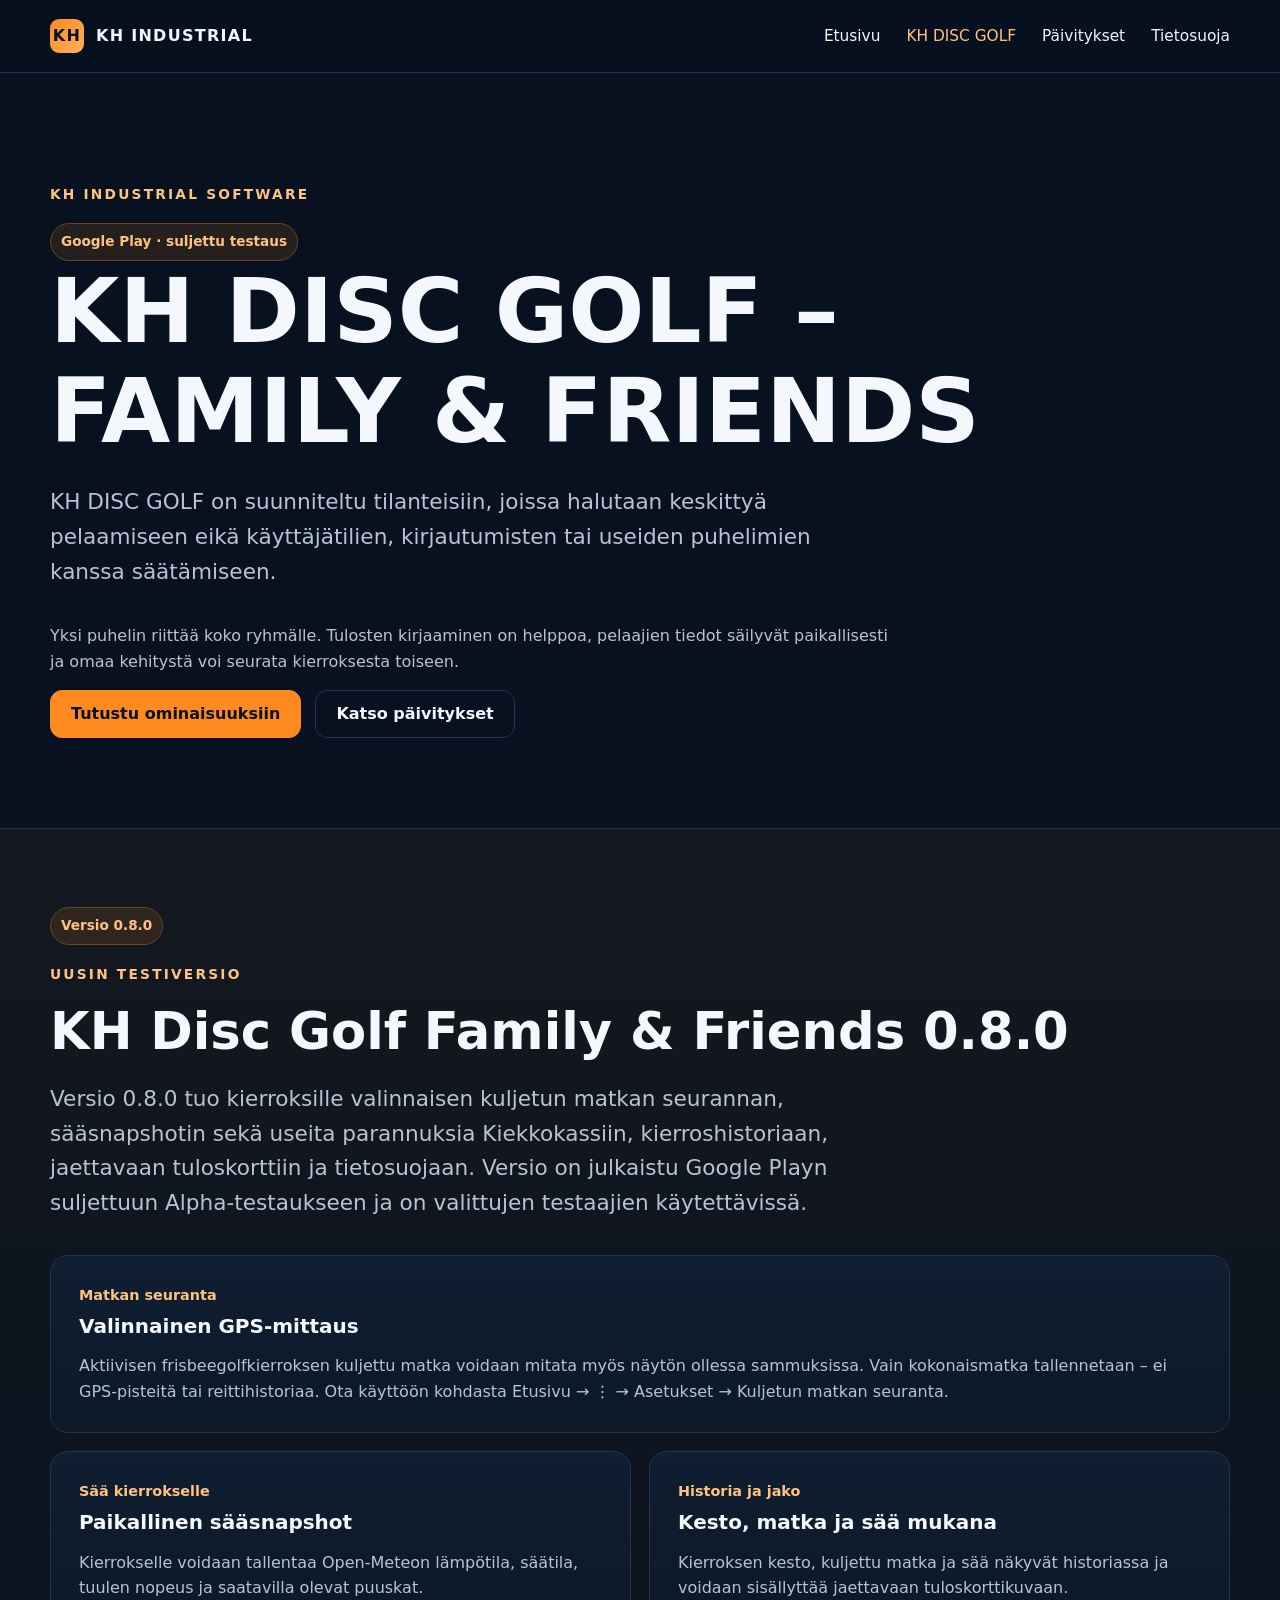
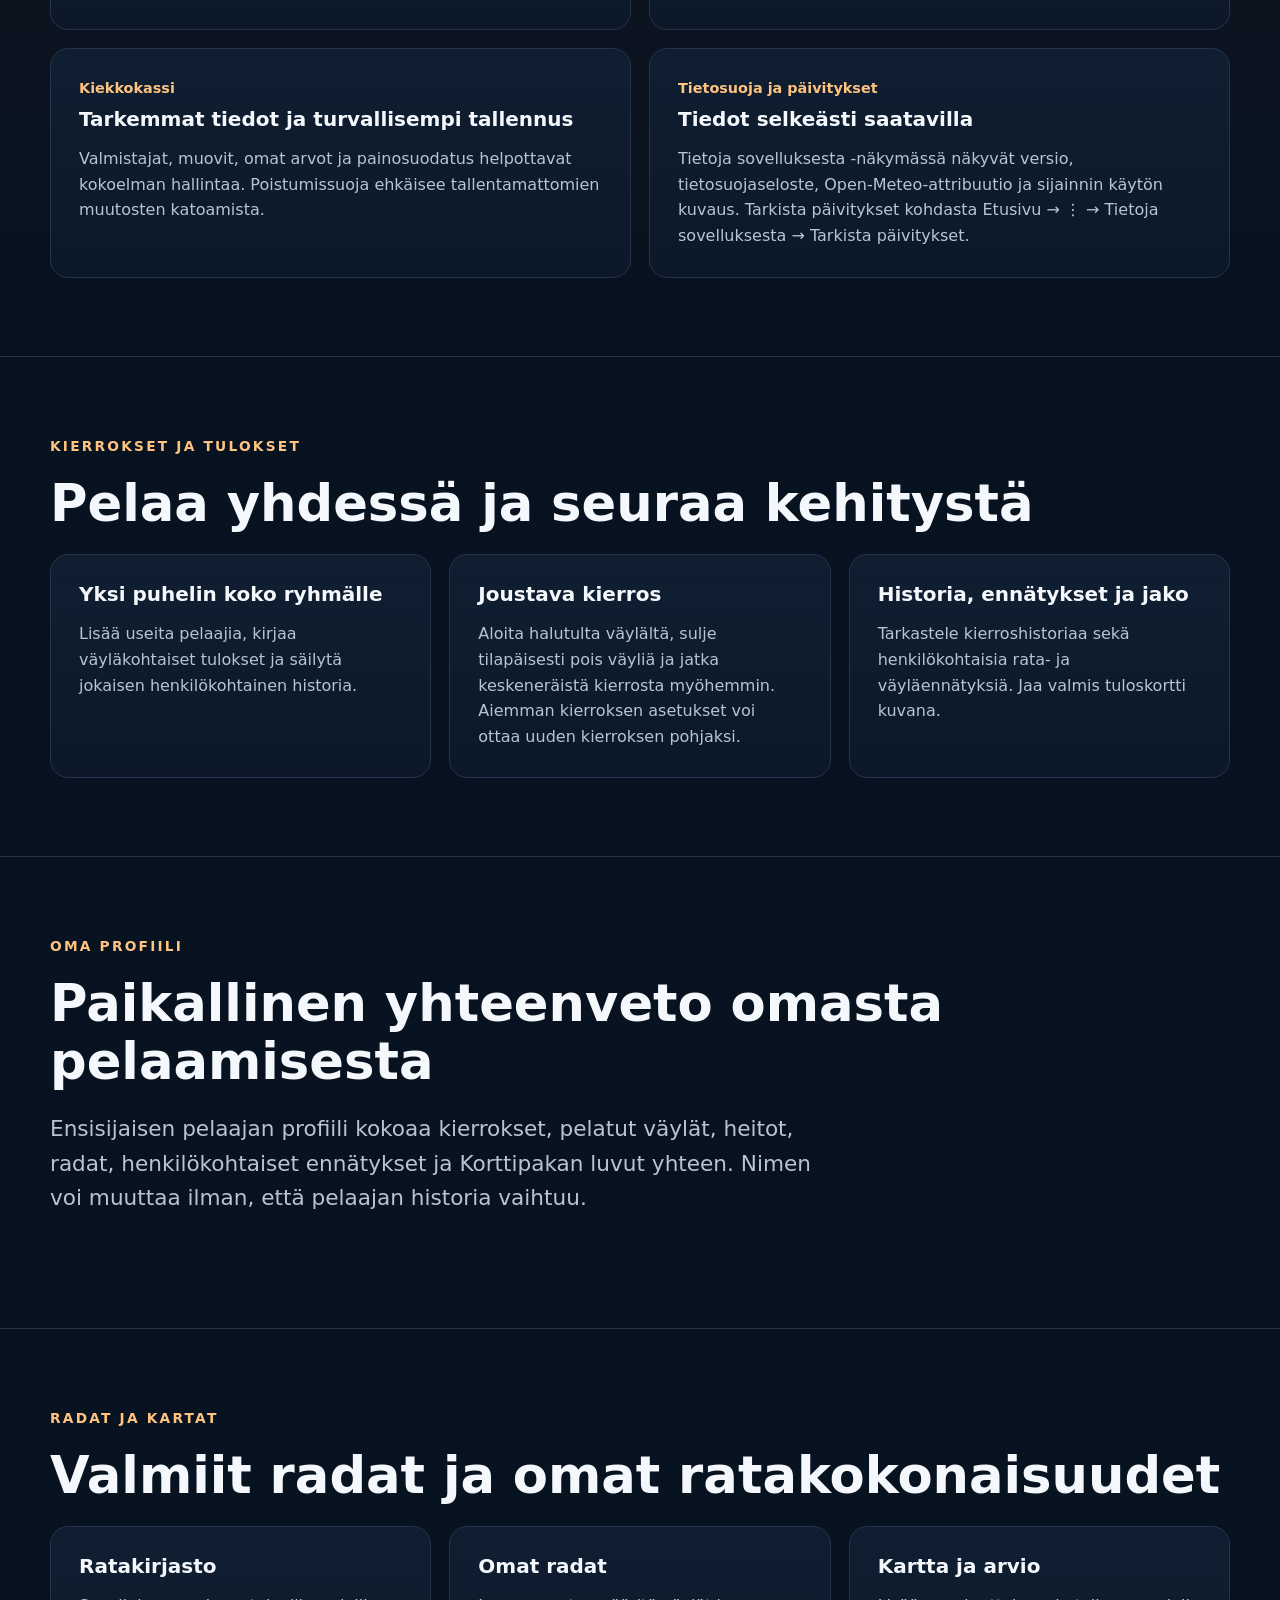
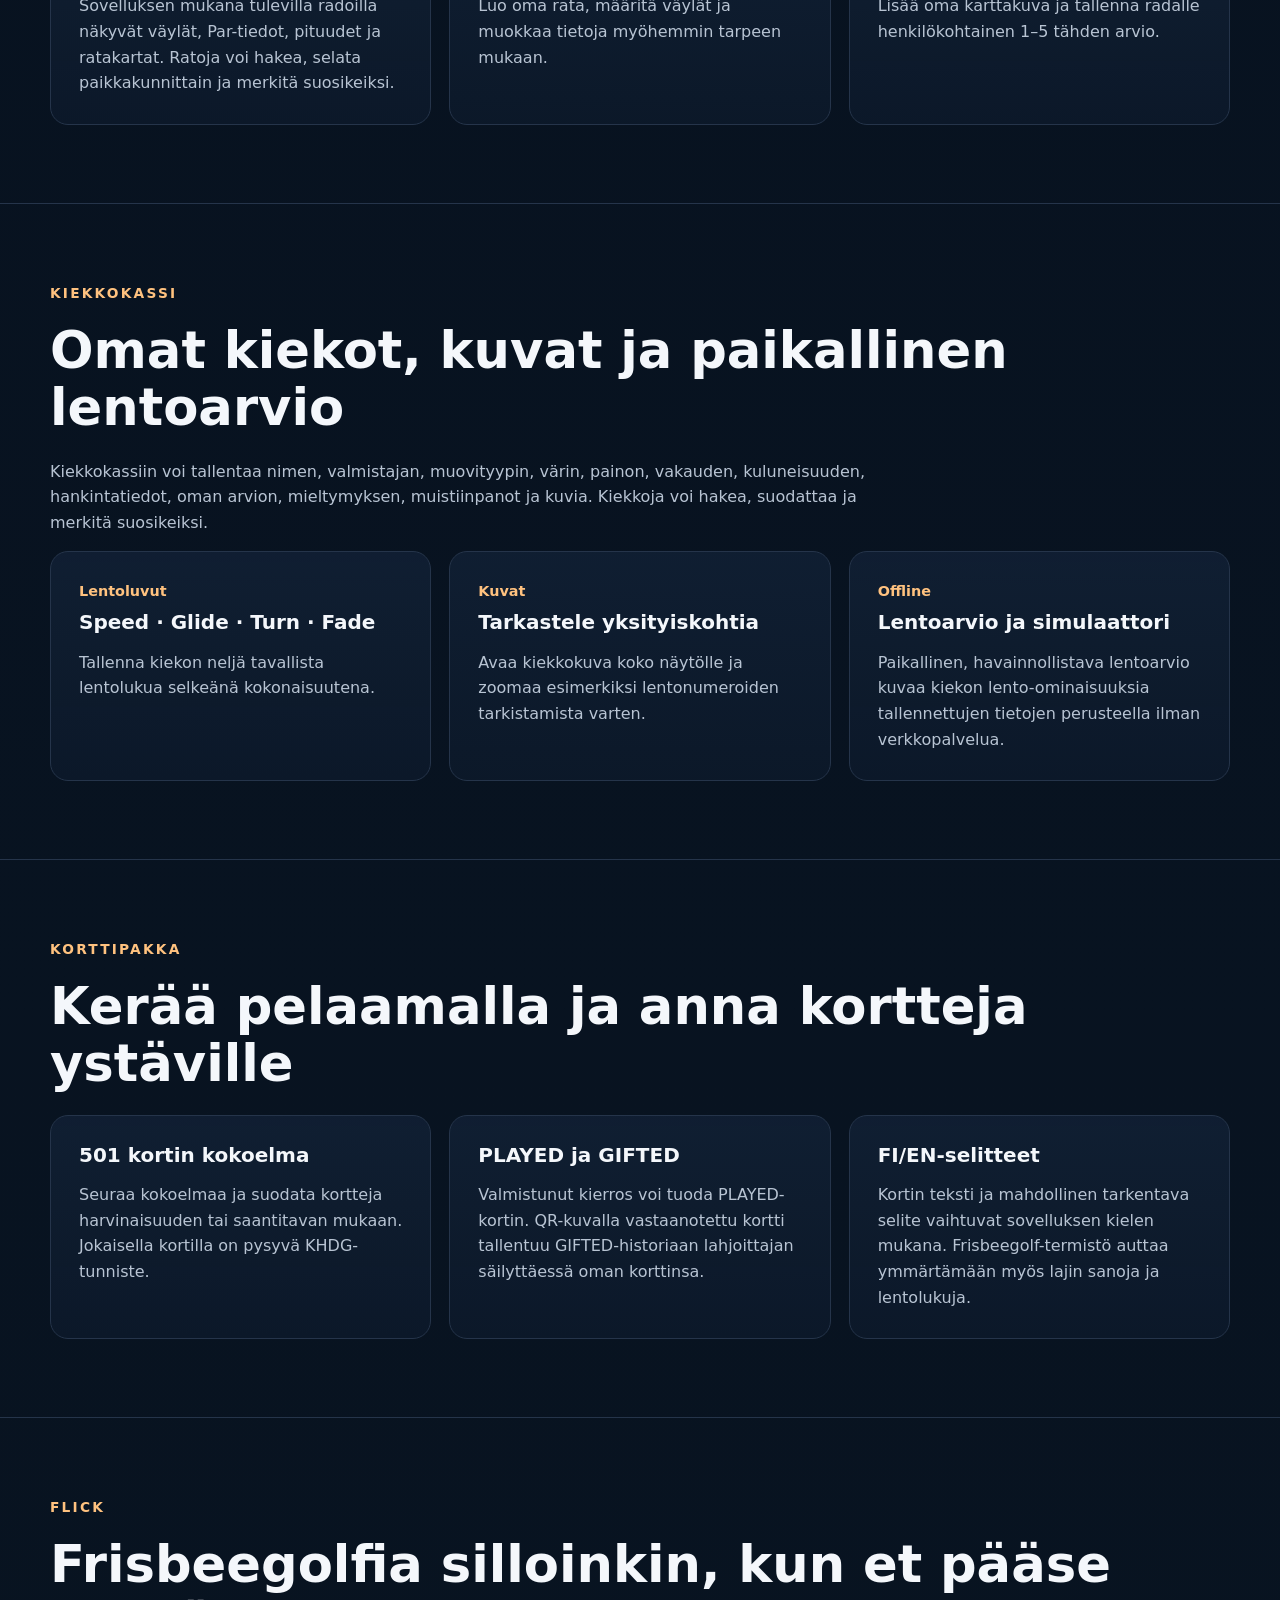
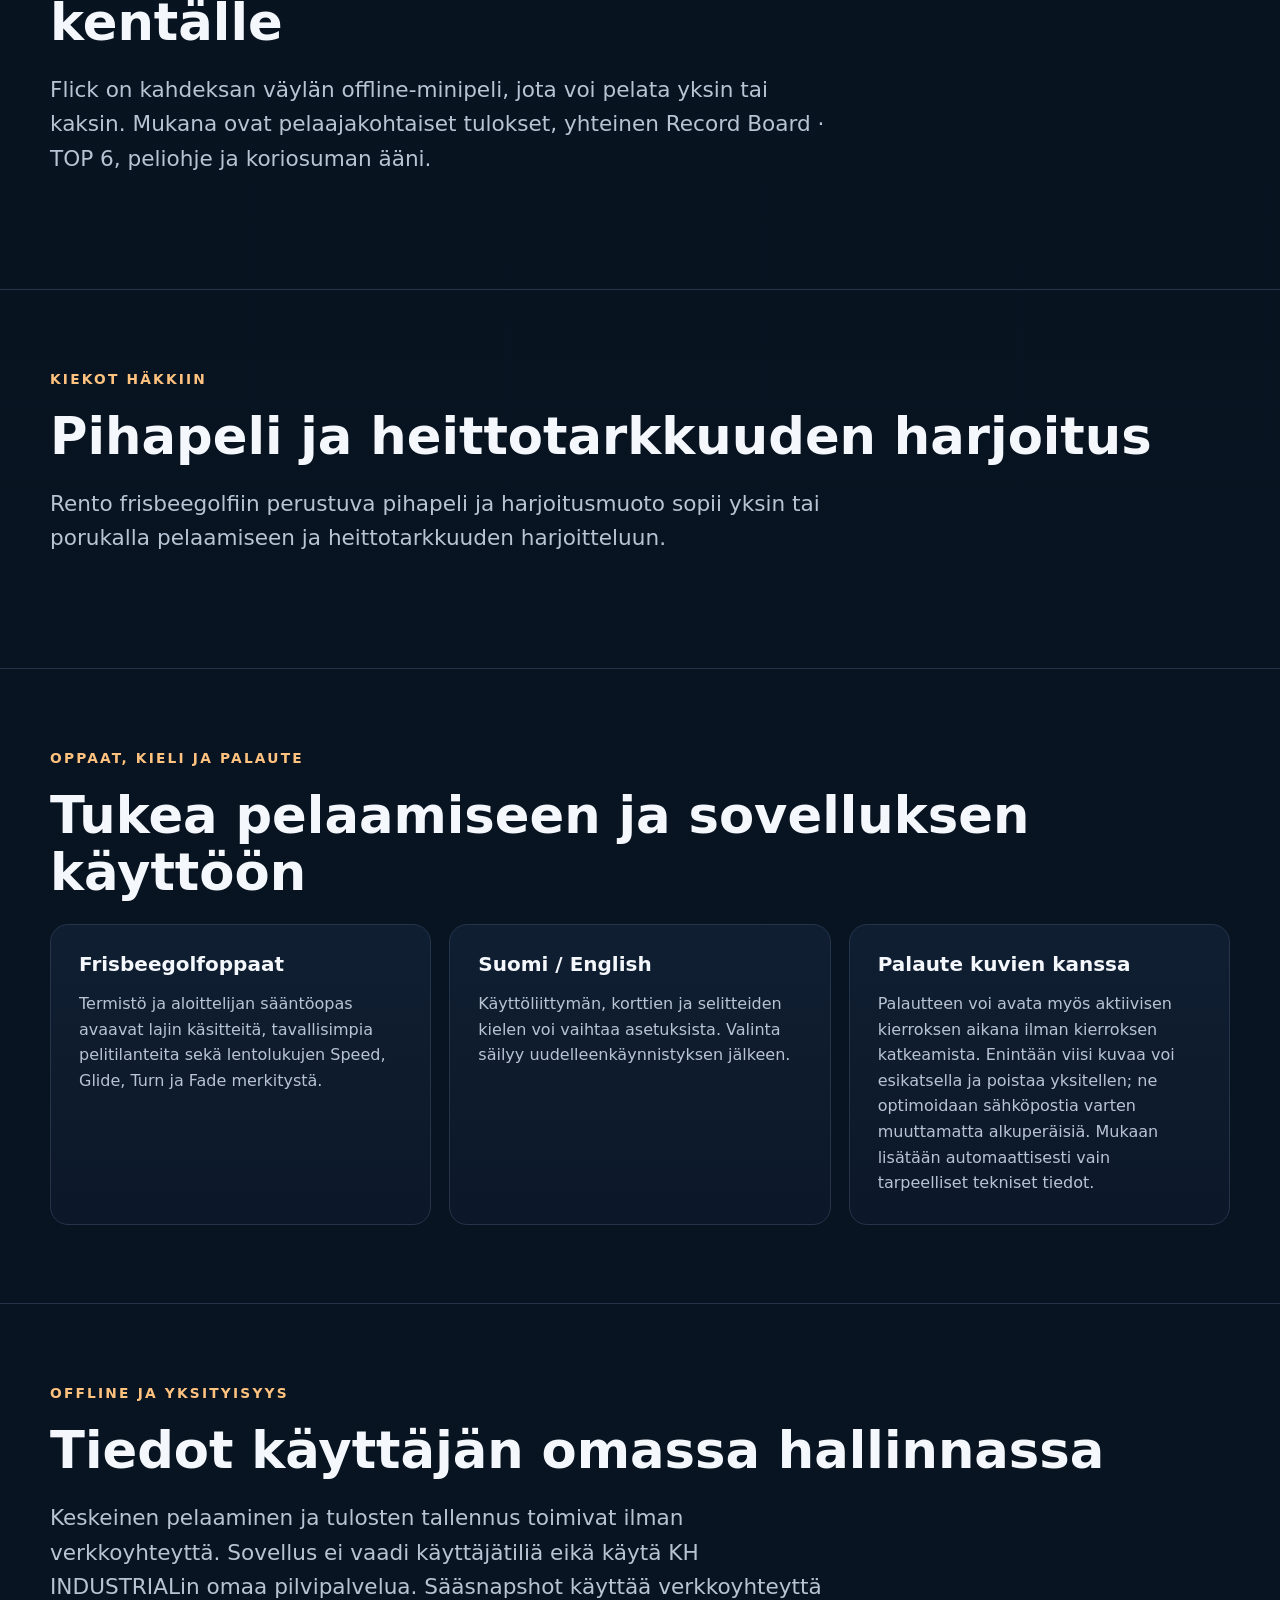
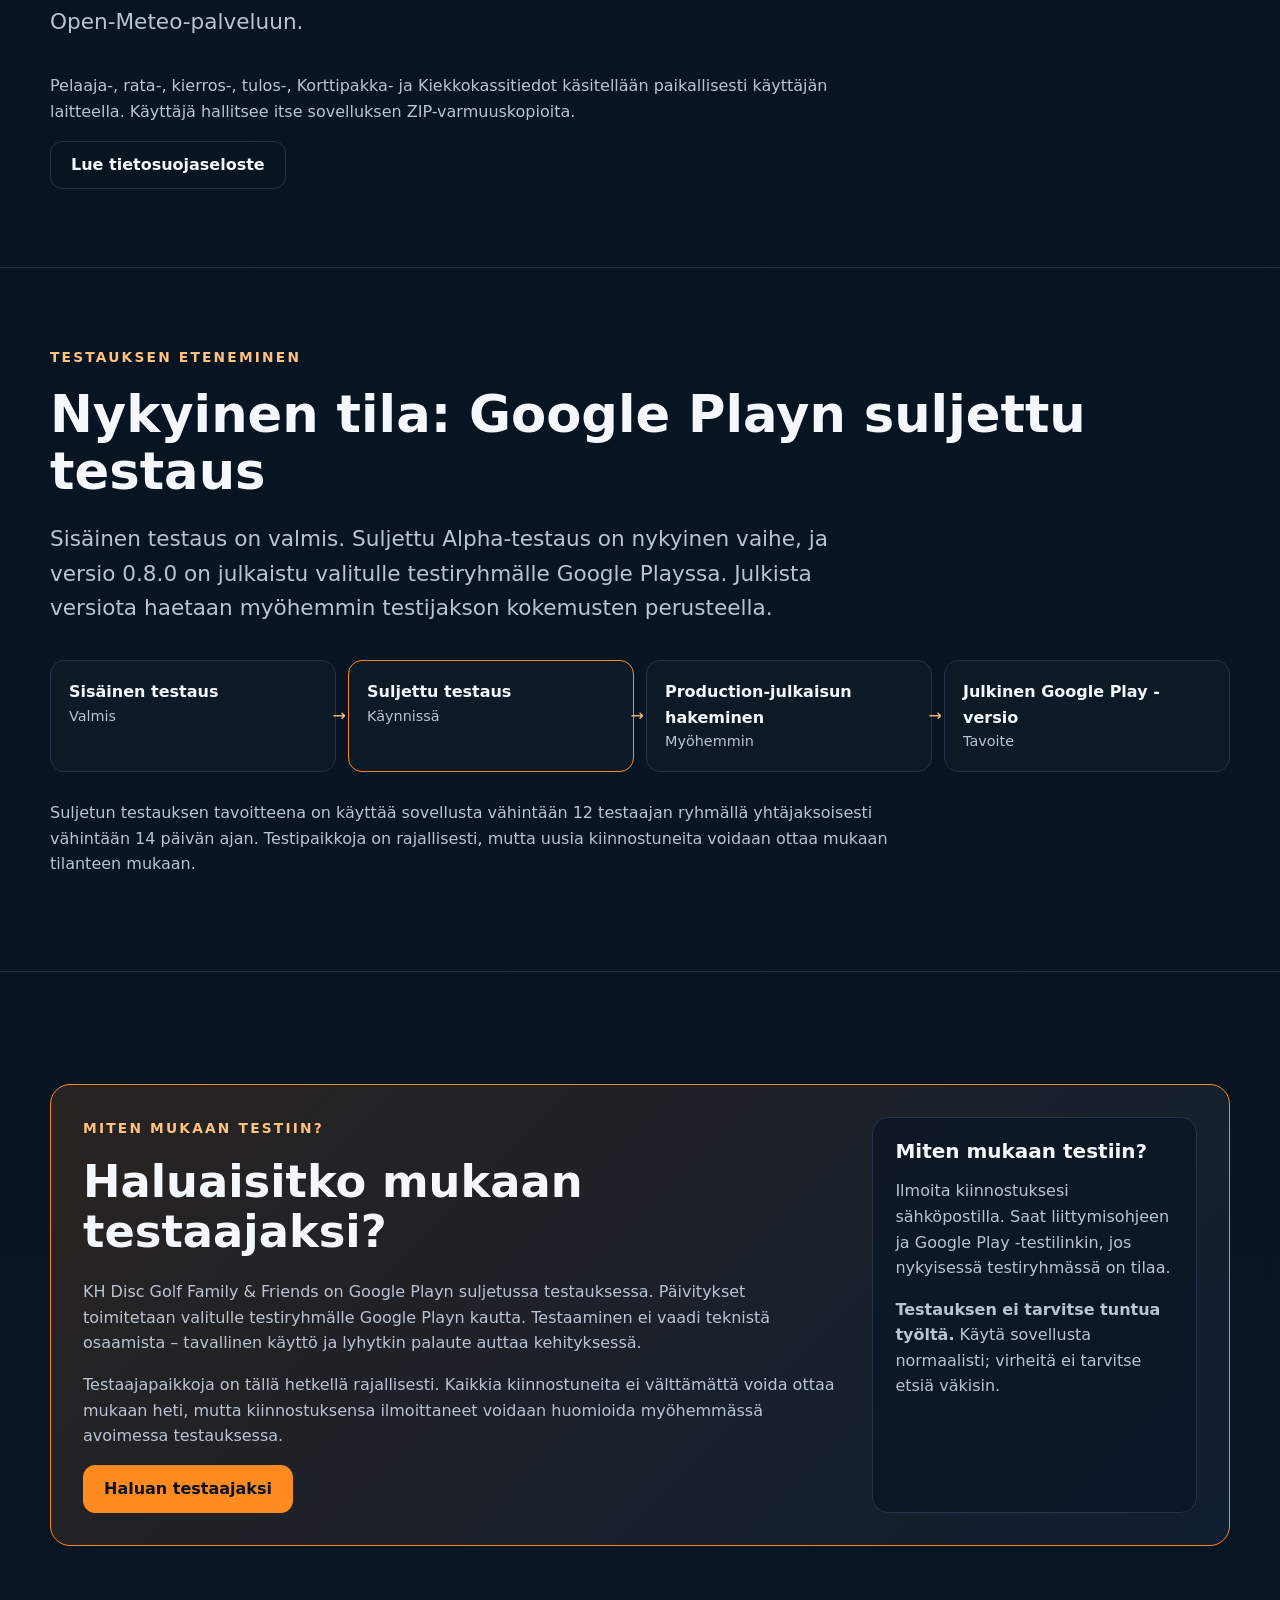
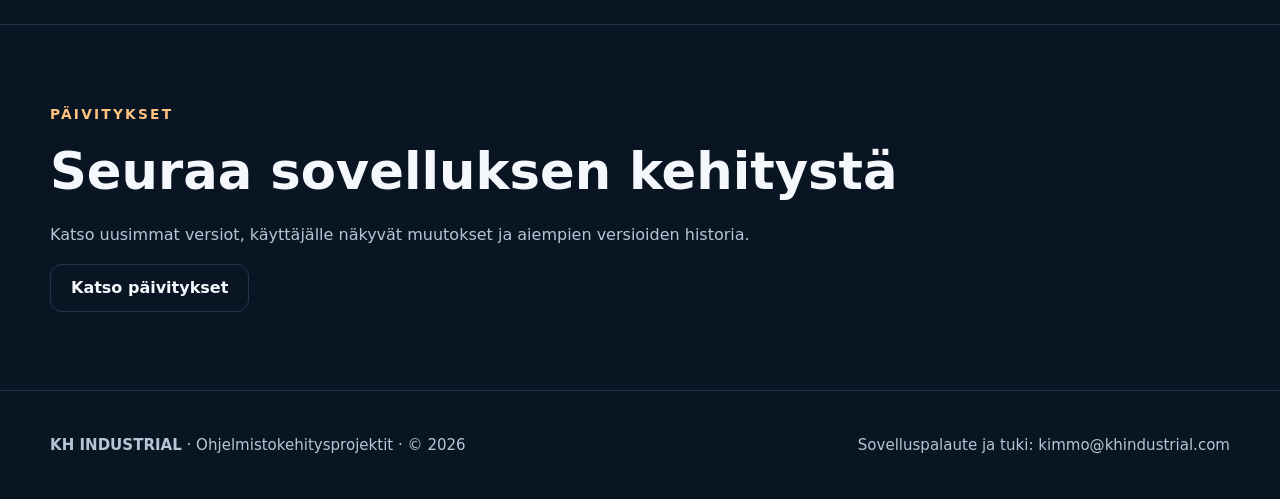
==== kh-disc-golf/index.html @ 76d871b7 "docs: add usage paths to 0.8.0 release notes" ====
<!doctype html>
<html lang="fi">
<head>
  <meta charset="utf-8">
  <meta name="viewport" content="width=device-width,initial-scale=1">
  <title>KH DISC GOLF – FAMILY &amp; FRIENDS | KH INDUSTRIAL</title>
  <meta name="description" content="KH Disc Golf Family &amp; Friends 0.8.0 – valinnainen matkan seuranta, sääsnapshot, kierroshistoria, jaettava tuloskortti, Kiekkokassi ja paikallinen tietosuoja.">
  <meta name="theme-color" content="#07111f">
  <meta property="og:type" content="website">
  <meta property="og:title" content="KH DISC GOLF – FAMILY &amp; FRIENDS | KH INDUSTRIAL">
  <meta property="og:description" content="Frisbeegolfia perheelle, ystäville ja kaveriporukoille yhdellä puhelimella.">
  <meta property="og:url" content="https://khindustrial.com/kh-disc-golf/">
  <link rel="canonical" href="https://khindustrial.com/kh-disc-golf/">
  <link rel="stylesheet" href="/assets/styles.css">
</head>
<body>
<header class="site-header">
  <div class="wrap nav">
    <a class="brand" href="/"><span class="brand-mark">KH</span><span>KH INDUSTRIAL</span></a>
    <button class="menu-button" aria-expanded="false" aria-label="Avaa valikko">Valikko</button>
    <nav class="nav-links" aria-label="Päävalikko">
      <a href="/">Etusivu</a>
      <a href="/kh-disc-golf/" aria-current="page">KH DISC GOLF</a>
      <a href="/kh-disc-golf/updates/">Päivitykset</a>
      <a href="/kh-disc-golf/privacy/">Tietosuoja</a>
    </nav>
  </div>
</header>
<main>
  <section class="hero">
    <div class="wrap">
      <div class="eyebrow">KH INDUSTRIAL SOFTWARE</div>
      <span class="status">Google Play · suljettu testaus</span>
      <h1>KH DISC GOLF – FAMILY &amp; FRIENDS</h1>
      <p class="lead">KH DISC GOLF on suunniteltu tilanteisiin, joissa halutaan keskittyä pelaamiseen eikä käyttäjätilien, kirjautumisten tai useiden puhelimien kanssa säätämiseen.</p>
      <p class="section-copy">Yksi puhelin riittää koko ryhmälle. Tulosten kirjaaminen on helppoa, pelaajien tiedot säilyvät paikallisesti ja omaa kehitystä voi seurata kierroksesta toiseen.</p>
      <div class="actions"><a class="btn btn-primary" href="#features">Tutustu ominaisuuksiin</a><a class="btn btn-secondary" href="/kh-disc-golf/updates/">Katso päivitykset</a></div>
    </div>
  </section>

  <section class="section upcoming-release" id="latest-version">
    <div class="wrap">
      <span class="status">Versio 0.8.0</span>
      <div class="eyebrow">Uusin testiversio</div>
      <h2>KH Disc Golf Family &amp; Friends 0.8.0</h2>
      <p class="lead">Versio 0.8.0 tuo kierroksille valinnaisen kuljetun matkan seurannan, sääsnapshotin sekä useita parannuksia Kiekkokassiin, kierroshistoriaan, jaettavaan tuloskorttiin ja tietosuojaan. Versio on julkaistu Google Playn suljettuun Alpha-testaukseen ja on valittujen testaajien käytettävissä.</p>
      <div class="upcoming-grid">
        <article class="card upcoming-card featured"><div class="kicker">Matkan seuranta</div><h3>Valinnainen GPS-mittaus</h3><p>Aktiivisen frisbeegolfkierroksen kuljettu matka voidaan mitata myös näytön ollessa sammuksissa. Vain kokonaismatka tallennetaan – ei GPS-pisteitä tai reittihistoriaa. Ota käyttöön kohdasta Etusivu → ⋮ → Asetukset → Kuljetun matkan seuranta.</p></article>
        <article class="card upcoming-card featured"><div class="kicker">Sää kierrokselle</div><h3>Paikallinen sääsnapshot</h3><p>Kierrokselle voidaan tallentaa Open-Meteon lämpötila, säätila, tuulen nopeus ja saatavilla olevat puuskat.</p></article>
        <article class="card upcoming-card featured"><div class="kicker">Historia ja jako</div><h3>Kesto, matka ja sää mukana</h3><p>Kierroksen kesto, kuljettu matka ja sää näkyvät historiassa ja voidaan sisällyttää jaettavaan tuloskorttikuvaan.</p></article>
        <article class="card upcoming-card featured"><div class="kicker">Kiekkokassi</div><h3>Tarkemmat tiedot ja turvallisempi tallennus</h3><p>Valmistajat, muovit, omat arvot ja painosuodatus helpottavat kokoelman hallintaa. Poistumissuoja ehkäisee tallentamattomien muutosten katoamista.</p></article>
        <article class="card upcoming-card featured"><div class="kicker">Tietosuoja ja päivitykset</div><h3>Tiedot selkeästi saatavilla</h3><p>Tietoja sovelluksesta -näkymässä näkyvät versio, tietosuojaseloste, Open-Meteo-attribuutio ja sijainnin käytön kuvaus. Tarkista päivitykset kohdasta Etusivu → ⋮ → Tietoja sovelluksesta → Tarkista päivitykset.</p></article>
      </div>
    </div>
  </section>

  <section class="section" id="features">
    <div class="wrap">
      <div class="eyebrow">Kierrokset ja tulokset</div>
      <h2>Pelaa yhdessä ja seuraa kehitystä</h2>
      <div class="grid">
        <article class="card"><h3>Yksi puhelin koko ryhmälle</h3><p>Lisää useita pelaajia, kirjaa väyläkohtaiset tulokset ja säilytä jokaisen henkilökohtainen historia.</p></article>
        <article class="card"><h3>Joustava kierros</h3><p>Aloita halutulta väylältä, sulje tilapäisesti pois väyliä ja jatka keskeneräistä kierrosta myöhemmin. Aiemman kierroksen asetukset voi ottaa uuden kierroksen pohjaksi.</p></article>
        <article class="card"><h3>Historia, ennätykset ja jako</h3><p>Tarkastele kierroshistoriaa sekä henkilökohtaisia rata- ja väyläennätyksiä. Jaa valmis tuloskortti kuvana.</p></article>
      </div>
    </div>
  </section>

  <section class="section"><div class="wrap">
    <div class="eyebrow">Oma profiili</div><h2>Paikallinen yhteenveto omasta pelaamisesta</h2>
    <p class="lead">Ensisijaisen pelaajan profiili kokoaa kierrokset, pelatut väylät, heitot, radat, henkilökohtaiset ennätykset ja Korttipakan luvut yhteen. Nimen voi muuttaa ilman, että pelaajan historia vaihtuu.</p>
  </div></section>

  <section class="section"><div class="wrap">
    <div class="eyebrow">Radat ja kartat</div><h2>Valmiit radat ja omat ratakokonaisuudet</h2>
    <div class="grid">
      <article class="card"><h3>Ratakirjasto</h3><p>Sovelluksen mukana tulevilla radoilla näkyvät väylät, Par-tiedot, pituudet ja ratakartat. Ratoja voi hakea, selata paikkakunnittain ja merkitä suosikeiksi.</p></article>
      <article class="card"><h3>Omat radat</h3><p>Luo oma rata, määritä väylät ja muokkaa tietoja myöhemmin tarpeen mukaan.</p></article>
      <article class="card"><h3>Kartta ja arvio</h3><p>Lisää oma karttakuva ja tallenna radalle henkilökohtainen 1–5 tähden arvio.</p></article>
    </div>
  </div></section>

  <section class="section"><div class="wrap">
    <div class="eyebrow">Kiekkokassi</div><h2>Omat kiekot, kuvat ja paikallinen lentoarvio</h2>
    <p class="section-copy">Kiekkokassiin voi tallentaa nimen, valmistajan, muovityypin, värin, painon, vakauden, kuluneisuuden, hankintatiedot, oman arvion, mieltymyksen, muistiinpanot ja kuvia. Kiekkoja voi hakea, suodattaa ja merkitä suosikeiksi.</p>
    <div class="grid">
      <article class="card"><div class="kicker">Lentoluvut</div><h3>Speed · Glide · Turn · Fade</h3><p>Tallenna kiekon neljä tavallista lentolukua selkeänä kokonaisuutena.</p></article>
      <article class="card"><div class="kicker">Kuvat</div><h3>Tarkastele yksityiskohtia</h3><p>Avaa kiekkokuva koko näytölle ja zoomaa esimerkiksi lentonumeroiden tarkistamista varten.</p></article>
      <article class="card"><div class="kicker">Offline</div><h3>Lentoarvio ja simulaattori</h3><p>Paikallinen, havainnollistava lentoarvio kuvaa kiekon lento-ominaisuuksia tallennettujen tietojen perusteella ilman verkkopalvelua.</p></article>
    </div>
  </div></section>

  <section class="section"><div class="wrap">
    <div class="eyebrow">Korttipakka</div><h2>Kerää pelaamalla ja anna kortteja ystäville</h2>
    <div class="grid">
      <article class="card"><h3>501 kortin kokoelma</h3><p>Seuraa kokoelmaa ja suodata kortteja harvinaisuuden tai saantitavan mukaan. Jokaisella kortilla on pysyvä KHDG-tunniste.</p></article>
      <article class="card"><h3>PLAYED ja GIFTED</h3><p>Valmistunut kierros voi tuoda PLAYED-kortin. QR-kuvalla vastaanotettu kortti tallentuu GIFTED-historiaan lahjoittajan säilyttäessä oman korttinsa.</p></article>
      <article class="card"><h3>FI/EN-selitteet</h3><p>Kortin teksti ja mahdollinen tarkentava selite vaihtuvat sovelluksen kielen mukana. Frisbeegolf-termistö auttaa ymmärtämään myös lajin sanoja ja lentolukuja.</p></article>
    </div>
  </div></section>

  <section class="section"><div class="wrap">
    <div class="eyebrow">Flick</div><h2>Frisbeegolfia silloinkin, kun et pääse kentälle</h2>
    <p class="lead">Flick on kahdeksan väylän offline-minipeli, jota voi pelata yksin tai kaksin. Mukana ovat pelaajakohtaiset tulokset, yhteinen Record Board · TOP 6, peliohje ja koriosuman ääni.</p>
  </div></section>

  <section class="section"><div class="wrap">
    <div class="eyebrow">Kiekot häkkiin</div><h2>Pihapeli ja heittotarkkuuden harjoitus</h2>
    <p class="lead">Rento frisbeegolfiin perustuva pihapeli ja harjoitusmuoto sopii yksin tai porukalla pelaamiseen ja heittotarkkuuden harjoitteluun.</p>
  </div></section>

  <section class="section"><div class="wrap">
    <div class="eyebrow">Oppaat, kieli ja palaute</div><h2>Tukea pelaamiseen ja sovelluksen käyttöön</h2>
    <div class="grid">
      <article class="card"><h3>Frisbeegolfoppaat</h3><p>Termistö ja aloittelijan sääntöopas avaavat lajin käsitteitä, tavallisimpia pelitilanteita sekä lentolukujen Speed, Glide, Turn ja Fade merkitystä.</p></article>
      <article class="card"><h3>Suomi / English</h3><p>Käyttöliittymän, korttien ja selitteiden kielen voi vaihtaa asetuksista. Valinta säilyy uudelleenkäynnistyksen jälkeen.</p></article>
      <article class="card"><h3>Palaute kuvien kanssa</h3><p>Palautteen voi avata myös aktiivisen kierroksen aikana ilman kierroksen katkeamista. Enintään viisi kuvaa voi esikatsella ja poistaa yksitellen; ne optimoidaan sähköpostia varten muuttamatta alkuperäisiä. Mukaan lisätään automaattisesti vain tarpeelliset tekniset tiedot.</p></article>
    </div>
  </div></section>

  <section class="section"><div class="wrap">
    <div class="eyebrow">Offline ja yksityisyys</div><h2>Tiedot käyttäjän omassa hallinnassa</h2>
    <p class="lead">Keskeinen pelaaminen ja tulosten tallennus toimivat ilman verkkoyhteyttä. Sovellus ei vaadi käyttäjätiliä eikä käytä KH INDUSTRIALin omaa pilvipalvelua. Sääsnapshot käyttää verkkoyhteyttä Open-Meteo-palveluun.</p>
    <p class="section-copy">Pelaaja-, rata-, kierros-, tulos-, Korttipakka- ja Kiekkokassitiedot käsitellään paikallisesti käyttäjän laitteella. Käyttäjä hallitsee itse sovelluksen ZIP-varmuuskopioita.</p>
    <a class="btn btn-secondary" href="/kh-disc-golf/privacy/">Lue tietosuojaseloste</a>
  </div></section>

  <section class="section" id="testing"><div class="wrap">
    <div class="eyebrow">Testauksen eteneminen</div><h2>Nykyinen tila: Google Playn suljettu testaus</h2>
    <p class="lead">Sisäinen testaus on valmis. Suljettu Alpha-testaus on nykyinen vaihe, ja versio 0.8.0 on julkaistu valitulle testiryhmälle Google Playssa. Julkista versiota haetaan myöhemmin testijakson kokemusten perusteella.</p>
    <ol class="progress-list" aria-label="Julkaisun eteneminen">
      <li><strong>Sisäinen testaus</strong><span>Valmis</span></li>
      <li class="active"><strong>Suljettu testaus</strong><span>Käynnissä</span></li>
      <li><strong>Production-julkaisun hakeminen</strong><span>Myöhemmin</span></li>
      <li><strong>Julkinen Google Play -versio</strong><span>Tavoite</span></li>
    </ol>
    <p class="section-copy">Suljetun testauksen tavoitteena on käyttää sovellusta vähintään 12 testaajan ryhmällä yhtäjaksoisesti vähintään 14 päivän ajan. Testipaikkoja on rajallisesti, mutta uusia kiinnostuneita voidaan ottaa mukaan tilanteen mukaan.</p>
  </div></section>

  <section class="section"><div class="wrap">
    <aside class="tester-cta" aria-labelledby="tester-heading">
      <div>
        <div class="eyebrow">Miten mukaan testiin?</div><h2 id="tester-heading">Haluaisitko mukaan testaajaksi?</h2>
        <p>KH Disc Golf Family &amp; Friends on Google Playn suljetussa testauksessa. Päivitykset toimitetaan valitulle testiryhmälle Google Playn kautta. Testaaminen ei vaadi teknistä osaamista – tavallinen käyttö ja lyhytkin palaute auttaa kehityksessä.</p>
        <p>Testaajapaikkoja on tällä hetkellä rajallisesti. Kaikkia kiinnostuneita ei välttämättä voida ottaa mukaan heti, mutta kiinnostuksensa ilmoittaneet voidaan huomioida myöhemmässä avoimessa testauksessa.</p>
        <a class="btn btn-primary" href="mailto:kimmo@khindustrial.com?subject=Haluan%20KH%20Disc%20Golf%20-testaajaksi">Haluan testaajaksi</a>
      </div>
      <div class="tester-timing"><h3>Miten mukaan testiin?</h3><p>Ilmoita kiinnostuksesi sähköpostilla. Saat liittymisohjeen ja Google Play -testilinkin, jos nykyisessä testiryhmässä on tilaa.</p><p><strong>Testauksen ei tarvitse tuntua työltä.</strong> Käytä sovellusta normaalisti; virheitä ei tarvitse etsiä väkisin.</p></div>
    </aside>
  </div></section>

  <section class="section"><div class="wrap">
    <div class="eyebrow">Päivitykset</div><h2>Seuraa sovelluksen kehitystä</h2>
    <p class="section-copy">Katso uusimmat versiot, käyttäjälle näkyvät muutokset ja aiempien versioiden historia.</p>
    <a class="btn btn-secondary" href="/kh-disc-golf/updates/">Katso päivitykset</a>
  </div></section>
</main>
<footer class="site-footer">
  <div class="wrap footer-grid">
    <div><strong>KH INDUSTRIAL</strong> · Ohjelmistokehitysprojektit · © <span data-year>2026</span></div>
    <div>Sovelluspalaute ja tuki: <a href="mailto:kimmo@khindustrial.com">kimmo@khindustrial.com</a></div>
  </div>
</footer>
<script src="/assets/app.js"></script>
</body>
</html>
---- assets/styles.css ----
:root{
  --bg:#07111f;
  --bg-soft:#0d1a2b;
  --panel:#101f33;
  --text:#f4f7fb;
  --muted:#b8c4d3;
  --accent:#ff8a1f;
  --accent-soft:#ffc27f;
  --line:#25344a;
  --max:1180px;
}
*{box-sizing:border-box}
html{scroll-behavior:smooth}
body{
  margin:0;
  font-family:Inter,ui-sans-serif,system-ui,-apple-system,BlinkMacSystemFont,"Segoe UI",sans-serif;
  background:linear-gradient(180deg,var(--bg) 0%,#091522 100%);
  color:var(--text);
  line-height:1.6;
}
a{color:inherit;text-decoration:none}
a:hover{color:var(--accent-soft)}
.wrap{width:min(var(--max),calc(100% - 40px));margin:0 auto}
.site-header{
  position:sticky;top:0;z-index:20;
  background:rgba(7,17,31,.93);
  backdrop-filter:blur(14px);
  border-bottom:1px solid var(--line)
}
.nav{
  min-height:72px;display:flex;align-items:center;justify-content:space-between;gap:24px
}
.brand{
  display:flex;align-items:center;gap:12px;font-weight:800;letter-spacing:.08em
}
.brand-mark{
  width:34px;height:34px;border-radius:9px;
  display:grid;place-items:center;
  background:linear-gradient(135deg,var(--accent),#ffb15c);
  color:#07111f;font-weight:900
}
.nav-links{display:flex;gap:26px;align-items:center;font-size:.96rem}
.nav-links a[aria-current="page"]{color:var(--accent-soft)}
.menu-button{
  display:none;background:none;border:1px solid var(--line);color:var(--text);
  border-radius:10px;padding:8px 11px;font-size:1rem
}
.hero{padding:110px 0 90px}
.eyebrow{
  color:var(--accent-soft);font-size:.86rem;text-transform:uppercase;
  letter-spacing:.16em;font-weight:700;margin-bottom:18px
}
h1,h2,h3{line-height:1.12;margin-top:0}
h1{font-size:clamp(2.7rem,7vw,5.6rem);max-width:980px;margin-bottom:24px}
h2{font-size:clamp(2rem,4vw,3.2rem);margin-bottom:22px}
h3{font-size:1.25rem;margin-bottom:10px}
.lead{
  max-width:780px;color:var(--muted);font-size:clamp(1.1rem,2vw,1.35rem);
  margin-bottom:34px
}
.actions{display:flex;gap:14px;flex-wrap:wrap}
.btn{
  display:inline-flex;align-items:center;justify-content:center;
  min-height:48px;padding:0 20px;border-radius:12px;font-weight:700;
  border:1px solid var(--line)
}
.btn-primary{background:var(--accent);color:#07111f;border-color:var(--accent)}
.btn-secondary{background:transparent}
.section{padding:78px 0;border-top:1px solid var(--line)}
.grid{display:grid;grid-template-columns:repeat(3,1fr);gap:18px}
.card{
  padding:28px;border:1px solid var(--line);border-radius:18px;
  background:linear-gradient(180deg,rgba(16,31,51,.92),rgba(12,25,42,.88))
}
.card p{margin-bottom:0;color:var(--muted)}
.kicker{font-size:.9rem;color:var(--accent-soft);font-weight:700;margin-bottom:8px}
.feature-list{
  display:grid;grid-template-columns:repeat(2,1fr);gap:14px;margin:26px 0 0;padding:0;list-style:none
}
.feature-list li{
  padding:16px 18px;border:1px solid var(--line);border-radius:14px;background:rgba(255,255,255,.02)
}
.feature-list strong{display:block;margin-bottom:4px}
.feature-list span{color:var(--muted);font-size:.95rem}
.band{
  margin-top:26px;padding:24px;border-radius:16px;border:1px solid #4d3a22;
  background:rgba(255,138,31,.08)
}
.status{
  display:inline-block;padding:7px 10px;border-radius:999px;
  background:rgba(255,138,31,.12);border:1px solid #694420;
  color:var(--accent-soft);font-weight:700;font-size:.85rem
}
.content{max-width:860px}
.content h2{font-size:2rem;margin-top:48px}
.content h3{margin-top:30px}
.content p,.content li{color:var(--muted)}
.content a{color:var(--accent-soft);text-decoration:underline;text-underline-offset:3px}
.site-footer{
  padding:42px 0;border-top:1px solid var(--line);color:var(--muted);font-size:.94rem
}
.footer-grid{display:flex;justify-content:space-between;gap:30px;flex-wrap:wrap}
.small{font-size:.88rem;color:var(--muted)}
.note{
  padding:18px;border-left:3px solid var(--accent);background:rgba(255,255,255,.025);
  border-radius:0 12px 12px 0
}
.callout{margin-top:28px;padding:22px 24px;border-left:4px solid var(--accent);border-radius:0 14px 14px 0;background:rgba(255,138,31,.08);font-size:1.05rem}
.section-copy{max-width:850px;color:var(--muted)}
.compact-hero{padding-bottom:64px}
.release-list{display:grid;gap:20px;margin-top:10px}
.release-card{padding:28px;border:1px solid var(--line);border-radius:18px;background:linear-gradient(180deg,rgba(16,31,51,.96),rgba(12,25,42,.9))}
.release-card.current{border-color:var(--accent);box-shadow:0 0 0 1px rgba(255,138,31,.12)}
.release-heading{display:flex;align-items:flex-start;justify-content:space-between;gap:18px;flex-wrap:wrap;margin-bottom:16px}
.release-heading h3{margin:0;font-size:1.45rem}
.release-meta{color:var(--muted);font-size:.94rem}
.release-status{padding:5px 9px;border:1px solid #694420;border-radius:999px;color:var(--accent-soft);background:rgba(255,138,31,.1);font-size:.82rem;font-weight:700}
.release-columns{display:grid;grid-template-columns:repeat(2,minmax(0,1fr));gap:22px;margin-top:20px}
.release-columns h4{margin:0 0 8px;color:var(--accent-soft)}
.release-columns ul{margin:0;padding-left:20px;color:var(--muted)}
.course-guide{margin-top:34px;padding:28px;border:1px solid var(--line);border-radius:18px;background:rgba(255,255,255,.025)}
.course-guide ol{padding-left:22px;color:var(--muted)}
.course-guide h2,.course-guide h3{margin-top:24px}
.upcoming-release{background:linear-gradient(180deg,rgba(255,138,31,.055),rgba(7,17,31,0))}
.upcoming-release>.wrap>.status{margin-bottom:18px}
.upcoming-grid{display:grid;grid-template-columns:repeat(2,minmax(0,1fr));gap:18px;margin-top:34px}
.upcoming-card.featured:first-child{grid-column:span 2}
.upcoming-card blockquote{margin:18px 0 0;padding:14px 16px;border-left:3px solid var(--accent);color:var(--text);background:rgba(255,138,31,.06);border-radius:0 10px 10px 0}
.compact-feature-grid{display:grid;grid-template-columns:repeat(3,minmax(0,1fr));gap:18px;margin-top:18px}
.tester-cta{display:grid;grid-template-columns:minmax(0,1.4fr) minmax(260px,.6fr);gap:32px;margin-top:34px;padding:32px;border:1px solid var(--accent);border-radius:20px;background:linear-gradient(135deg,rgba(255,138,31,.13),rgba(16,31,51,.88))}
.tester-cta h2{font-size:clamp(1.9rem,4vw,2.8rem)}
.tester-cta p{color:var(--muted)}
.tester-timing{padding:22px;border:1px solid var(--line);border-radius:16px;background:rgba(7,17,31,.55)}
.progress-list{display:grid;grid-template-columns:repeat(4,minmax(0,1fr));gap:12px;margin:28px 0;padding:0;list-style:none}
.progress-list li{position:relative;padding:18px;border:1px solid var(--line);border-radius:14px;background:rgba(255,255,255,.02)}
.progress-list li:not(:last-child)::after{content:"→";position:absolute;right:-11px;top:50%;z-index:2;color:var(--accent-soft);transform:translateY(-50%)}
.progress-list strong,.progress-list span{display:block}.progress-list span{color:var(--muted);font-size:.9rem}.progress-list .active{border-color:var(--accent)}
code{background:#101f33;padding:.15em .35em;border-radius:5px}
@media(max-width:800px){
  .menu-button{display:block}
  .nav-links{
    display:none;position:absolute;left:20px;right:20px;top:72px;flex-direction:column;
    align-items:flex-start;padding:20px;background:#0b1727;border:1px solid var(--line);
    border-radius:14px
  }
  .nav-links.open{display:flex}
  .grid,.feature-list,.upcoming-grid,.compact-feature-grid,.tester-cta{grid-template-columns:1fr}
  .upcoming-card.featured:first-child{grid-column:auto}
  .tester-cta{padding:22px}
  .release-card,.course-guide{padding:20px}
  .release-columns,.progress-list{grid-template-columns:1fr}
  .progress-list li:not(:last-child)::after{content:"↓";right:auto;left:50%;top:auto;bottom:-18px;transform:translateX(-50%)}
  .hero{padding:82px 0 64px}
  h1{font-size:clamp(2.5rem,13vw,4rem)}
}
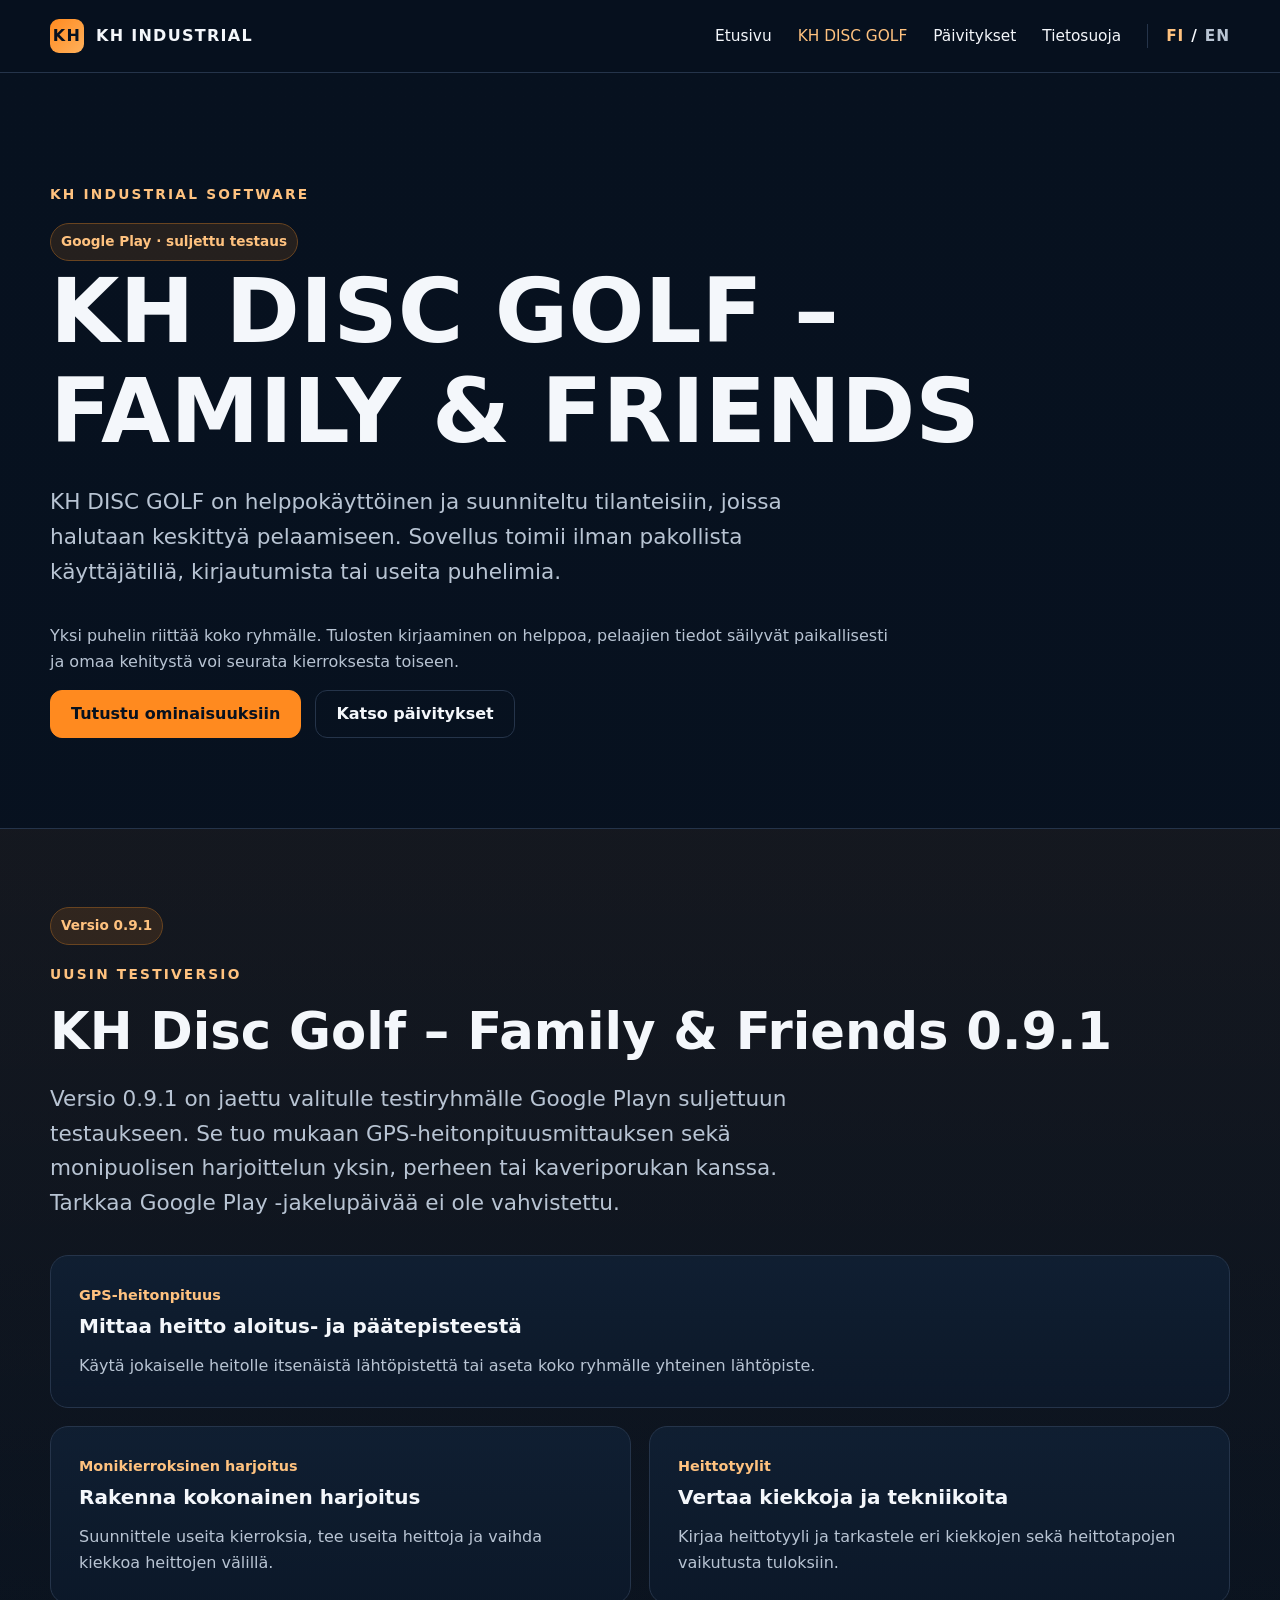
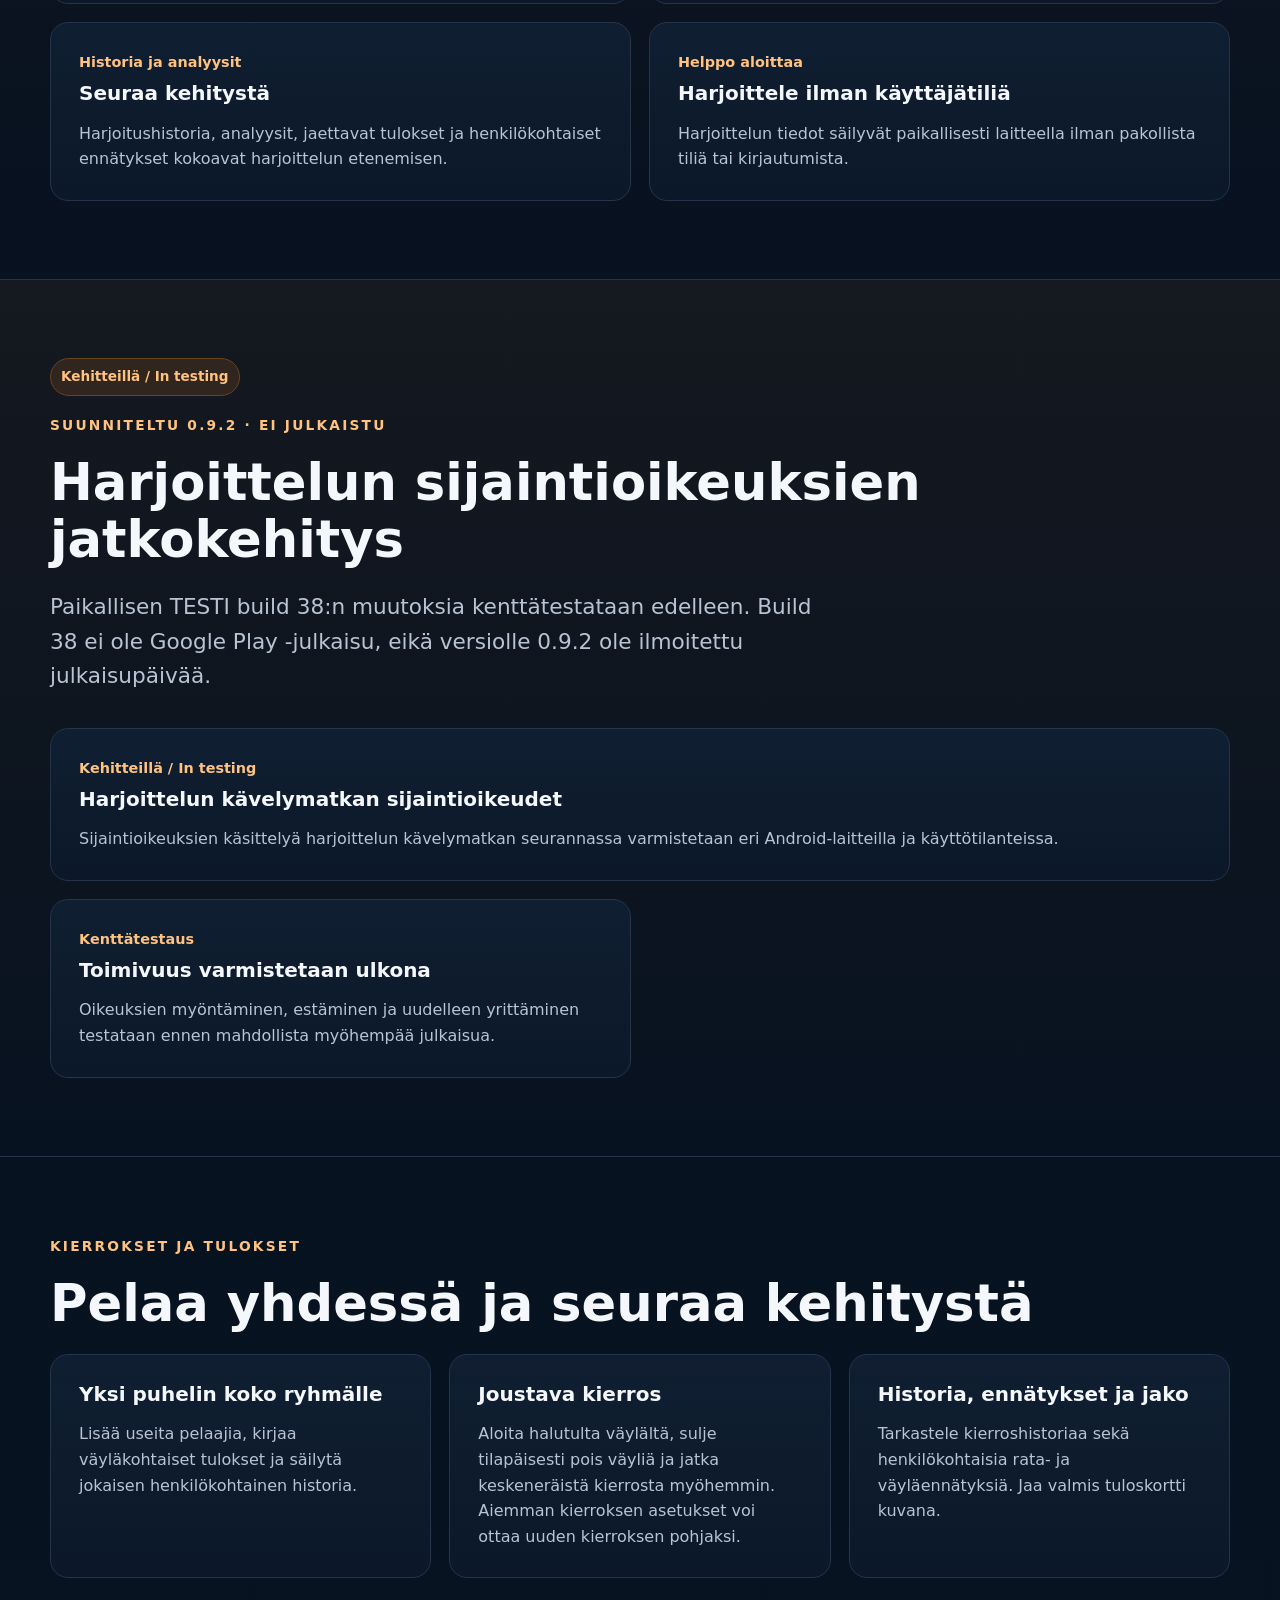
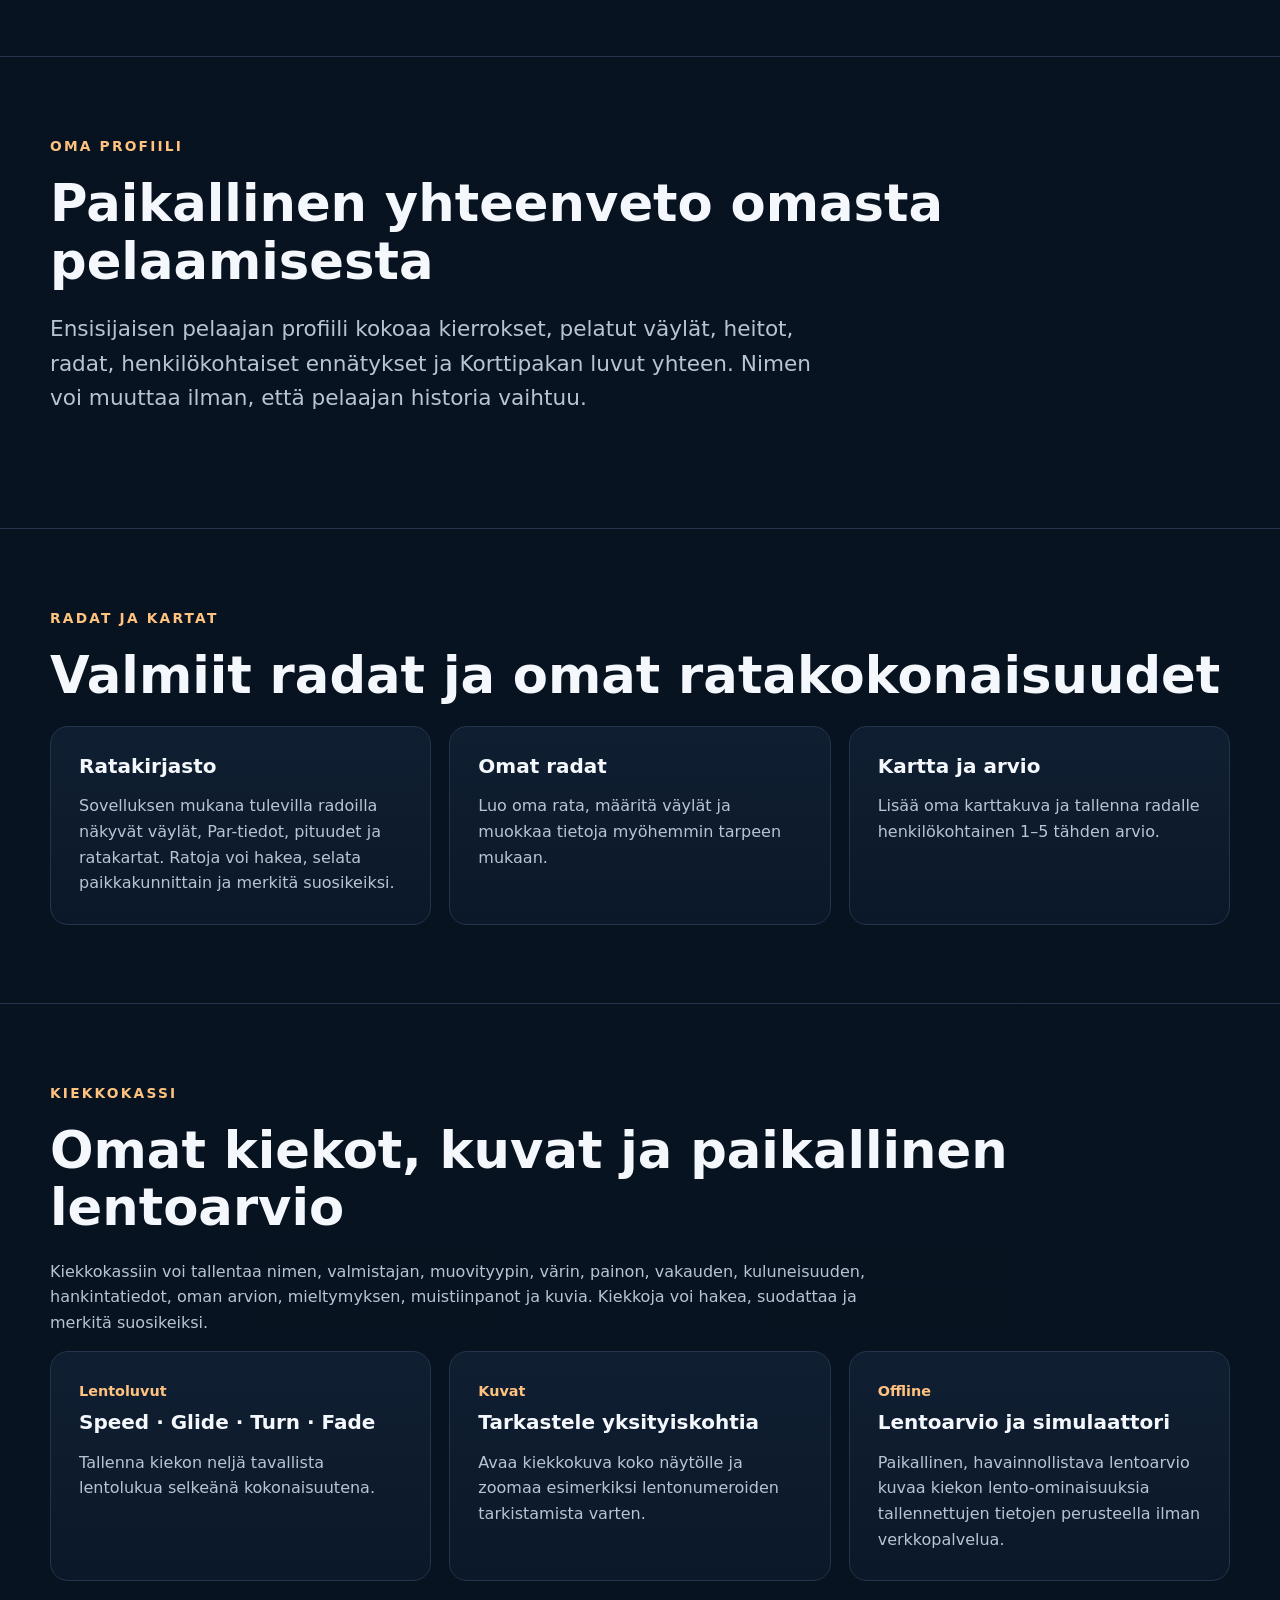
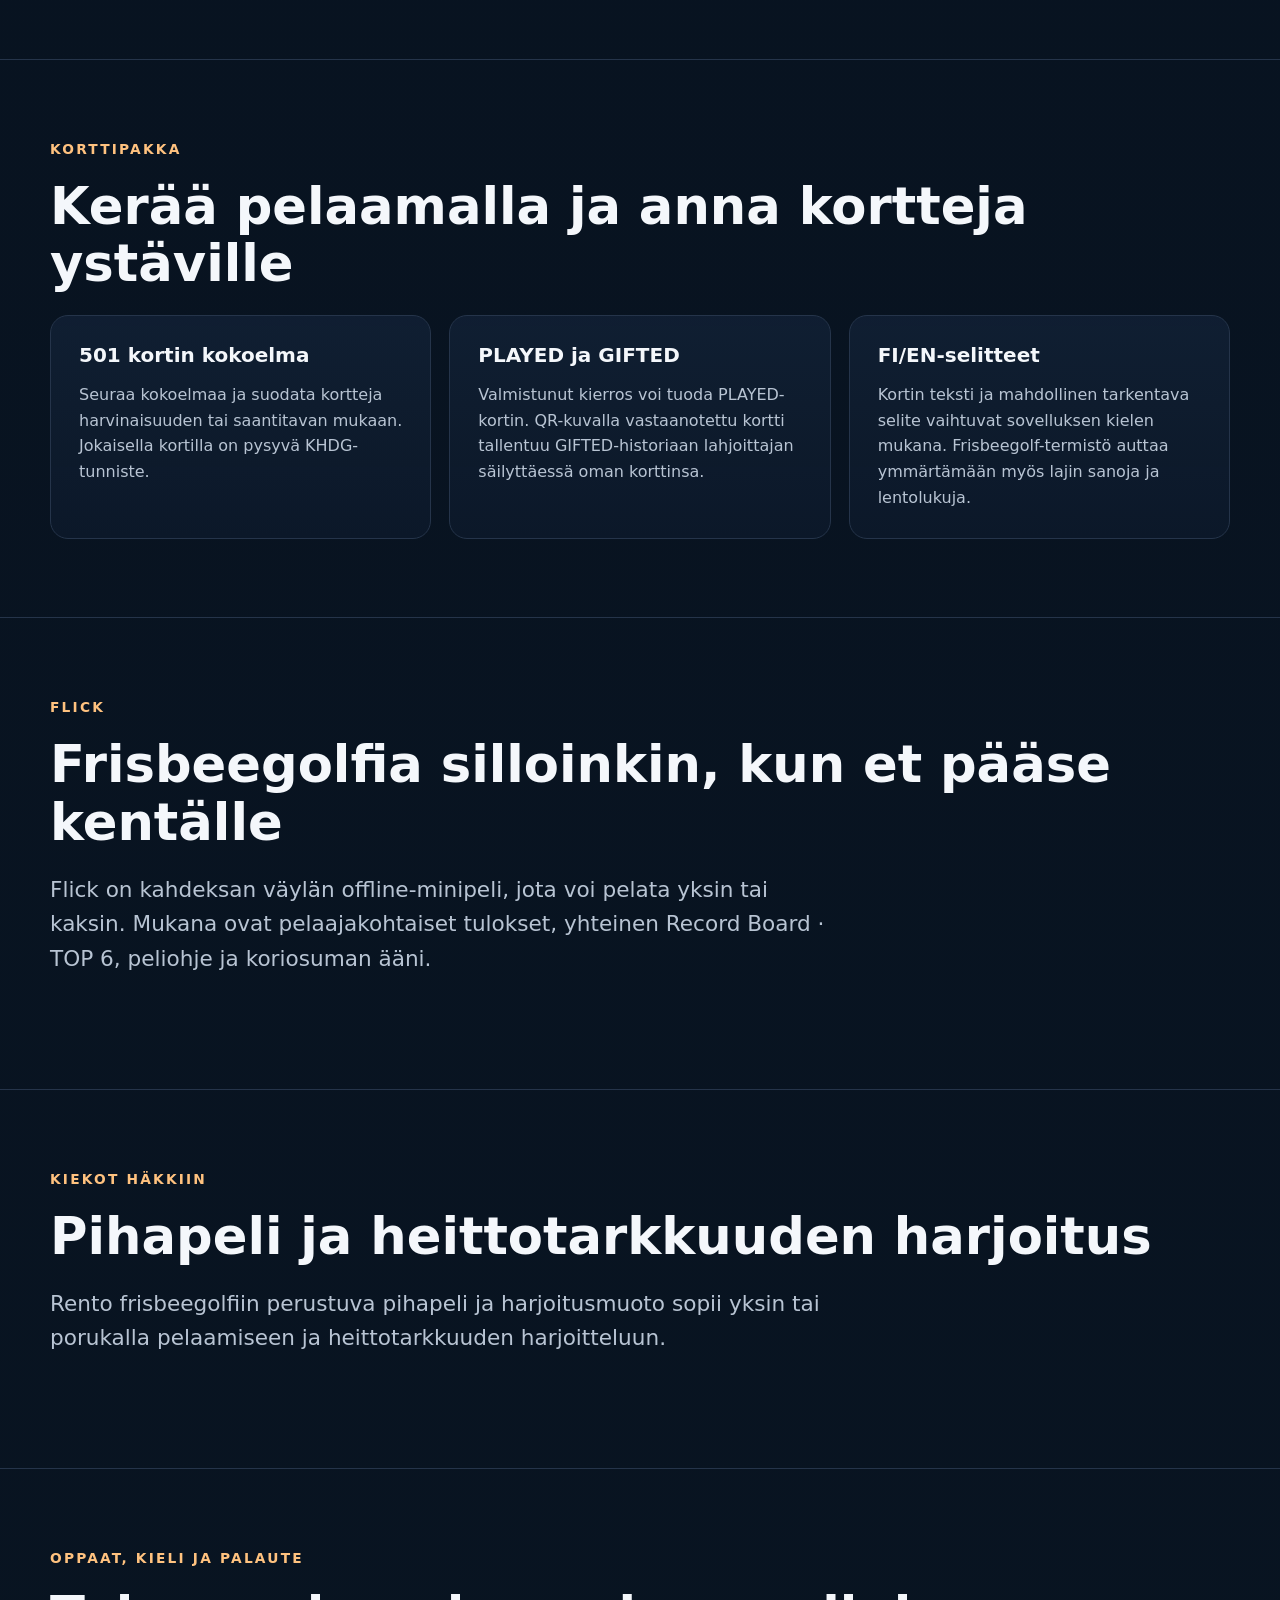
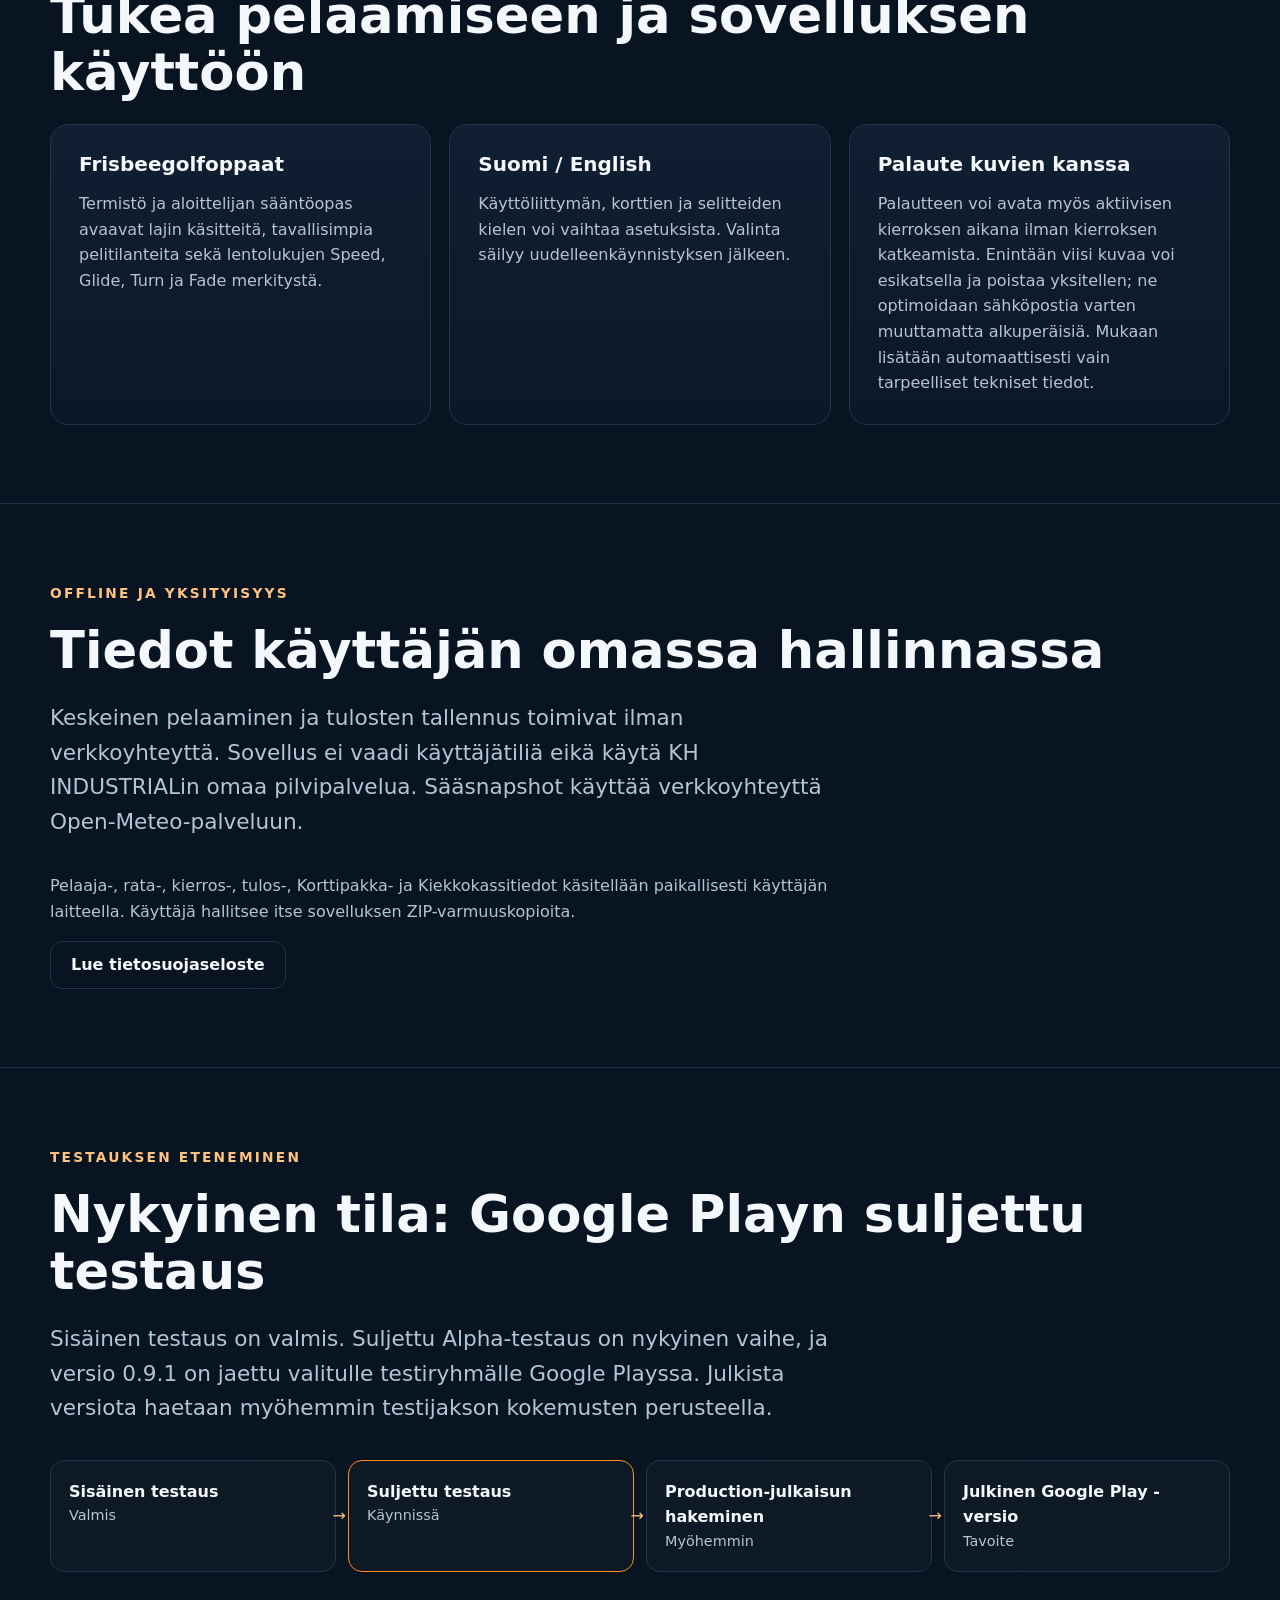
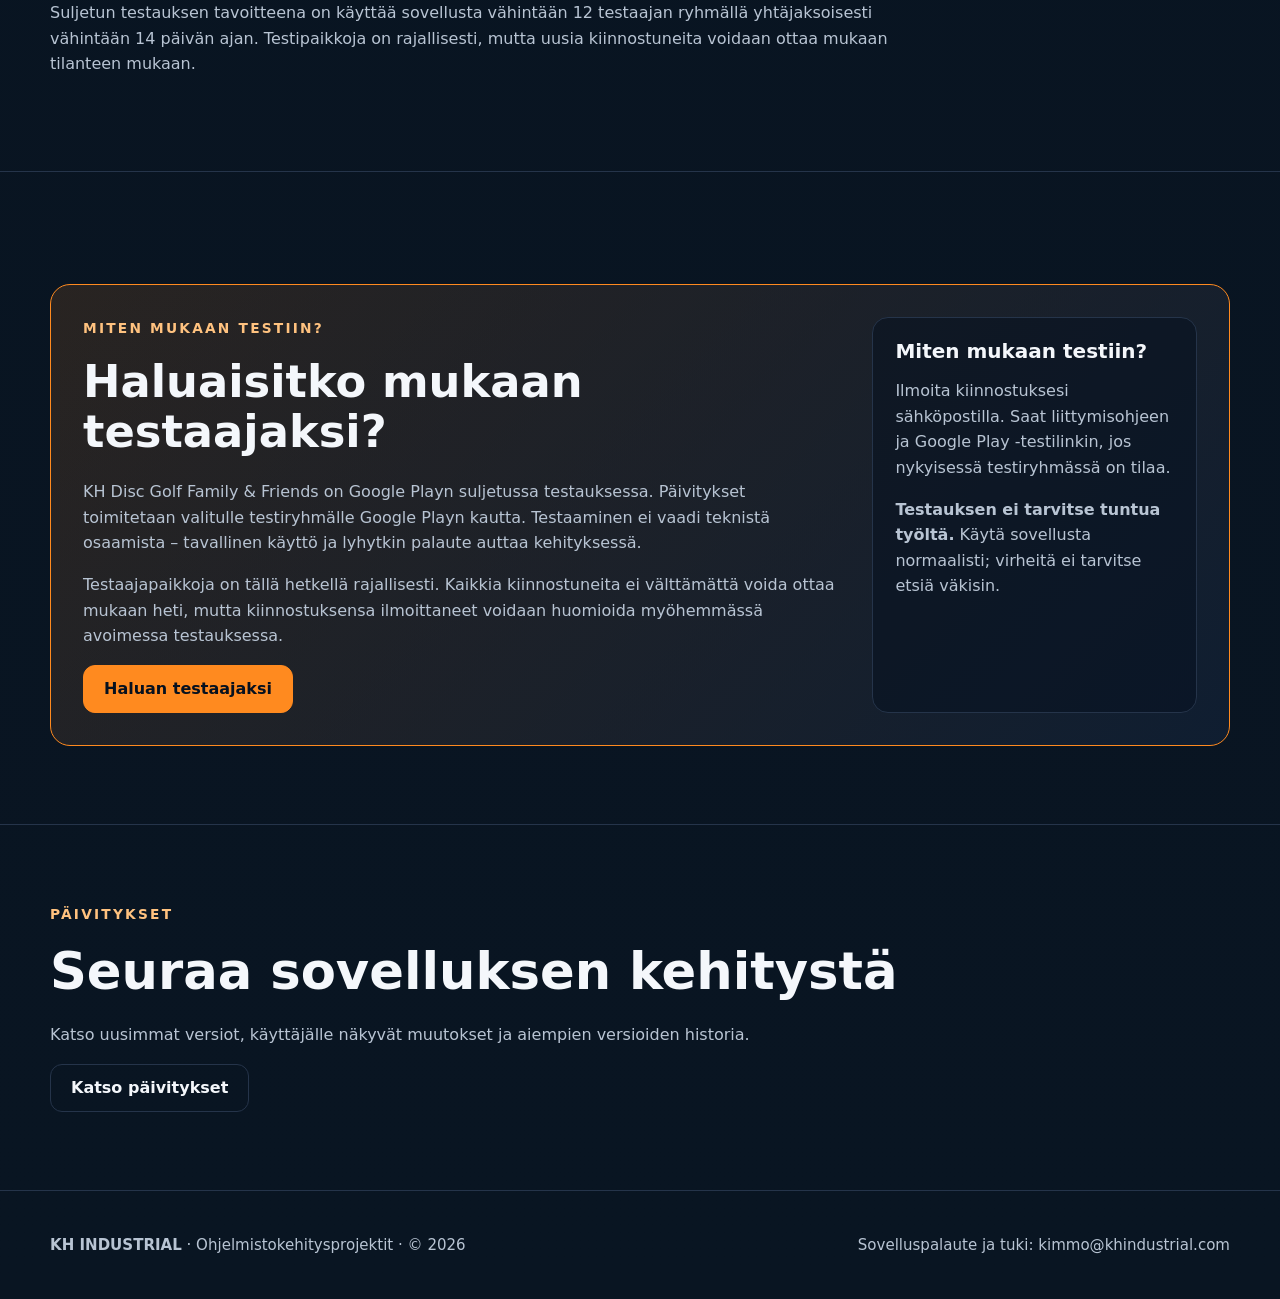
==== commit 90295de7: "feat: publish bilingual KH Disc Golf 0.9.1 site" ====
--- a/kh-disc-golf/index.html
+++ b/kh-disc-golf/index.html
@@ -4,13 +4,16 @@
   <meta charset="utf-8">
   <meta name="viewport" content="width=device-width,initial-scale=1">
   <title>KH DISC GOLF – FAMILY &amp; FRIENDS | KH INDUSTRIAL</title>
-  <meta name="description" content="KH Disc Golf Family &amp; Friends 0.8.0 – valinnainen matkan seuranta, sääsnapshot, kierroshistoria, jaettava tuloskortti, Kiekkokassi ja paikallinen tietosuoja.">
+  <meta name="description" content="KH Disc Golf – Family &amp; Friends 0.9.1 – GPS-heitonpituus, monikierroksinen harjoittelu, historia, analyysit ja ennätykset ilman pakollista käyttäjätiliä.">
   <meta name="theme-color" content="#07111f">
   <meta property="og:type" content="website">
   <meta property="og:title" content="KH DISC GOLF – FAMILY &amp; FRIENDS | KH INDUSTRIAL">
   <meta property="og:description" content="Frisbeegolfia perheelle, ystäville ja kaveriporukoille yhdellä puhelimella.">
   <meta property="og:url" content="https://khindustrial.com/kh-disc-golf/">
   <link rel="canonical" href="https://khindustrial.com/kh-disc-golf/">
+  <link rel="alternate" hreflang="fi" href="https://khindustrial.com/kh-disc-golf/">
+  <link rel="alternate" hreflang="en" href="https://khindustrial.com/en/kh-disc-golf/">
+  <link rel="alternate" hreflang="x-default" href="https://khindustrial.com/kh-disc-golf/">
   <link rel="stylesheet" href="/assets/styles.css">
 </head>
 <body>
@@ -23,6 +26,7 @@
       <a href="/kh-disc-golf/" aria-current="page">KH DISC GOLF</a>
       <a href="/kh-disc-golf/updates/">Päivitykset</a>
       <a href="/kh-disc-golf/privacy/">Tietosuoja</a>
+      <span class="language-switcher" aria-label="Kielivalinta"><a href="/kh-disc-golf/" lang="fi" aria-current="page">FI</a><span aria-hidden="true">/</span><a href="/en/kh-disc-golf/" lang="en" hreflang="en">EN</a></span>
     </nav>
   </div>
 </header>
@@ -32,7 +36,7 @@
       <div class="eyebrow">KH INDUSTRIAL SOFTWARE</div>
       <span class="status">Google Play · suljettu testaus</span>
       <h1>KH DISC GOLF – FAMILY &amp; FRIENDS</h1>
-      <p class="lead">KH DISC GOLF on suunniteltu tilanteisiin, joissa halutaan keskittyä pelaamiseen eikä käyttäjätilien, kirjautumisten tai useiden puhelimien kanssa säätämiseen.</p>
+      <p class="lead">KH DISC GOLF on helppokäyttöinen ja suunniteltu tilanteisiin, joissa halutaan keskittyä pelaamiseen. Sovellus toimii ilman pakollista käyttäjätiliä, kirjautumista tai useita puhelimia.</p>
       <p class="section-copy">Yksi puhelin riittää koko ryhmälle. Tulosten kirjaaminen on helppoa, pelaajien tiedot säilyvät paikallisesti ja omaa kehitystä voi seurata kierroksesta toiseen.</p>
       <div class="actions"><a class="btn btn-primary" href="#features">Tutustu ominaisuuksiin</a><a class="btn btn-secondary" href="/kh-disc-golf/updates/">Katso päivitykset</a></div>
     </div>
@@ -40,16 +44,29 @@
 
   <section class="section upcoming-release" id="latest-version">
     <div class="wrap">
-      <span class="status">Versio 0.8.0</span>
+      <span class="status">Versio 0.9.1</span>
       <div class="eyebrow">Uusin testiversio</div>
-      <h2>KH Disc Golf Family &amp; Friends 0.8.0</h2>
-      <p class="lead">Versio 0.8.0 tuo kierroksille valinnaisen kuljetun matkan seurannan, sääsnapshotin sekä useita parannuksia Kiekkokassiin, kierroshistoriaan, jaettavaan tuloskorttiin ja tietosuojaan. Versio on julkaistu Google Playn suljettuun Alpha-testaukseen ja on valittujen testaajien käytettävissä.</p>
+      <h2>KH Disc Golf – Family &amp; Friends 0.9.1</h2>
+      <p class="lead">Versio 0.9.1 on jaettu valitulle testiryhmälle Google Playn suljettuun testaukseen. Se tuo mukaan GPS-heitonpituusmittauksen sekä monipuolisen harjoittelun yksin, perheen tai kaveriporukan kanssa. Tarkkaa Google Play -jakelupäivää ei ole vahvistettu.</p>
       <div class="upcoming-grid">
-        <article class="card upcoming-card featured"><div class="kicker">Matkan seuranta</div><h3>Valinnainen GPS-mittaus</h3><p>Aktiivisen frisbeegolfkierroksen kuljettu matka voidaan mitata myös näytön ollessa sammuksissa. Vain kokonaismatka tallennetaan – ei GPS-pisteitä tai reittihistoriaa. Ota käyttöön kohdasta Etusivu → ⋮ → Asetukset → Kuljetun matkan seuranta.</p></article>
-        <article class="card upcoming-card featured"><div class="kicker">Sää kierrokselle</div><h3>Paikallinen sääsnapshot</h3><p>Kierrokselle voidaan tallentaa Open-Meteon lämpötila, säätila, tuulen nopeus ja saatavilla olevat puuskat.</p></article>
-        <article class="card upcoming-card featured"><div class="kicker">Historia ja jako</div><h3>Kesto, matka ja sää mukana</h3><p>Kierroksen kesto, kuljettu matka ja sää näkyvät historiassa ja voidaan sisällyttää jaettavaan tuloskorttikuvaan.</p></article>
-        <article class="card upcoming-card featured"><div class="kicker">Kiekkokassi</div><h3>Tarkemmat tiedot ja turvallisempi tallennus</h3><p>Valmistajat, muovit, omat arvot ja painosuodatus helpottavat kokoelman hallintaa. Poistumissuoja ehkäisee tallentamattomien muutosten katoamista.</p></article>
-        <article class="card upcoming-card featured"><div class="kicker">Tietosuoja ja päivitykset</div><h3>Tiedot selkeästi saatavilla</h3><p>Tietoja sovelluksesta -näkymässä näkyvät versio, tietosuojaseloste, Open-Meteo-attribuutio ja sijainnin käytön kuvaus. Tarkista päivitykset kohdasta Etusivu → ⋮ → Tietoja sovelluksesta → Tarkista päivitykset.</p></article>
+        <article class="card upcoming-card featured"><div class="kicker">GPS-heitonpituus</div><h3>Mittaa heitto aloitus- ja päätepisteestä</h3><p>Käytä jokaiselle heitolle itsenäistä lähtöpistettä tai aseta koko ryhmälle yhteinen lähtöpiste.</p></article>
+        <article class="card upcoming-card"><div class="kicker">Monikierroksinen harjoitus</div><h3>Rakenna kokonainen harjoitus</h3><p>Suunnittele useita kierroksia, tee useita heittoja ja vaihda kiekkoa heittojen välillä.</p></article>
+        <article class="card upcoming-card"><div class="kicker">Heittotyylit</div><h3>Vertaa kiekkoja ja tekniikoita</h3><p>Kirjaa heittotyyli ja tarkastele eri kiekkojen sekä heittotapojen vaikutusta tuloksiin.</p></article>
+        <article class="card upcoming-card"><div class="kicker">Historia ja analyysit</div><h3>Seuraa kehitystä</h3><p>Harjoitushistoria, analyysit, jaettavat tulokset ja henkilökohtaiset ennätykset kokoavat harjoittelun etenemisen.</p></article>
+        <article class="card upcoming-card"><div class="kicker">Helppo aloittaa</div><h3>Harjoittele ilman käyttäjätiliä</h3><p>Harjoittelun tiedot säilyvät paikallisesti laitteella ilman pakollista tiliä tai kirjautumista.</p></article>
+      </div>
+    </div>
+  </section>
+
+  <section class="section upcoming-release" id="in-testing">
+    <div class="wrap">
+      <span class="status">Kehitteillä / In testing</span>
+      <div class="eyebrow">Suunniteltu 0.9.2 · ei julkaistu</div>
+      <h2>Harjoittelun sijaintioikeuksien jatkokehitys</h2>
+      <p class="lead">Paikallisen TESTI build 38:n muutoksia kenttätestataan edelleen. Build 38 ei ole Google Play -julkaisu, eikä versiolle 0.9.2 ole ilmoitettu julkaisupäivää.</p>
+      <div class="upcoming-grid">
+        <article class="card upcoming-card featured"><div class="kicker">Kehitteillä / In testing</div><h3>Harjoittelun kävelymatkan sijaintioikeudet</h3><p>Sijaintioikeuksien käsittelyä harjoittelun kävelymatkan seurannassa varmistetaan eri Android-laitteilla ja käyttötilanteissa.</p></article>
+        <article class="card upcoming-card"><div class="kicker">Kenttätestaus</div><h3>Toimivuus varmistetaan ulkona</h3><p>Oikeuksien myöntäminen, estäminen ja uudelleen yrittäminen testataan ennen mahdollista myöhempää julkaisua.</p></article>
       </div>
     </div>
   </section>
@@ -127,7 +144,7 @@
 
   <section class="section" id="testing"><div class="wrap">
     <div class="eyebrow">Testauksen eteneminen</div><h2>Nykyinen tila: Google Playn suljettu testaus</h2>
-    <p class="lead">Sisäinen testaus on valmis. Suljettu Alpha-testaus on nykyinen vaihe, ja versio 0.8.0 on julkaistu valitulle testiryhmälle Google Playssa. Julkista versiota haetaan myöhemmin testijakson kokemusten perusteella.</p>
+    <p class="lead">Sisäinen testaus on valmis. Suljettu Alpha-testaus on nykyinen vaihe, ja versio 0.9.1 on jaettu valitulle testiryhmälle Google Playssa. Julkista versiota haetaan myöhemmin testijakson kokemusten perusteella.</p>
     <ol class="progress-list" aria-label="Julkaisun eteneminen">
       <li><strong>Sisäinen testaus</strong><span>Valmis</span></li>
       <li class="active"><strong>Suljettu testaus</strong><span>Käynnissä</span></li>
--- a/assets/styles.css
+++ b/assets/styles.css
@@ -42,6 +42,9 @@
 }
 .nav-links{display:flex;gap:26px;align-items:center;font-size:.96rem}
 .nav-links a[aria-current="page"]{color:var(--accent-soft)}
+.language-switcher{display:inline-flex;align-items:center;gap:7px;padding-left:18px;border-left:1px solid var(--line);font-weight:800;letter-spacing:.06em}
+.language-switcher a{color:var(--muted)}
+.language-switcher a[aria-current="page"]{color:var(--accent-soft)}
 .menu-button{
   display:none;background:none;border:1px solid var(--line);color:var(--text);
   border-radius:10px;padding:8px 11px;font-size:1rem
@@ -145,6 +148,7 @@
     border-radius:14px
   }
   .nav-links.open{display:flex}
+  .language-switcher{padding:12px 0 0;border-left:0;border-top:1px solid var(--line);width:100%}
   .grid,.feature-list,.upcoming-grid,.compact-feature-grid,.tester-cta{grid-template-columns:1fr}
   .upcoming-card.featured:first-child{grid-column:auto}
   .tester-cta{padding:22px}
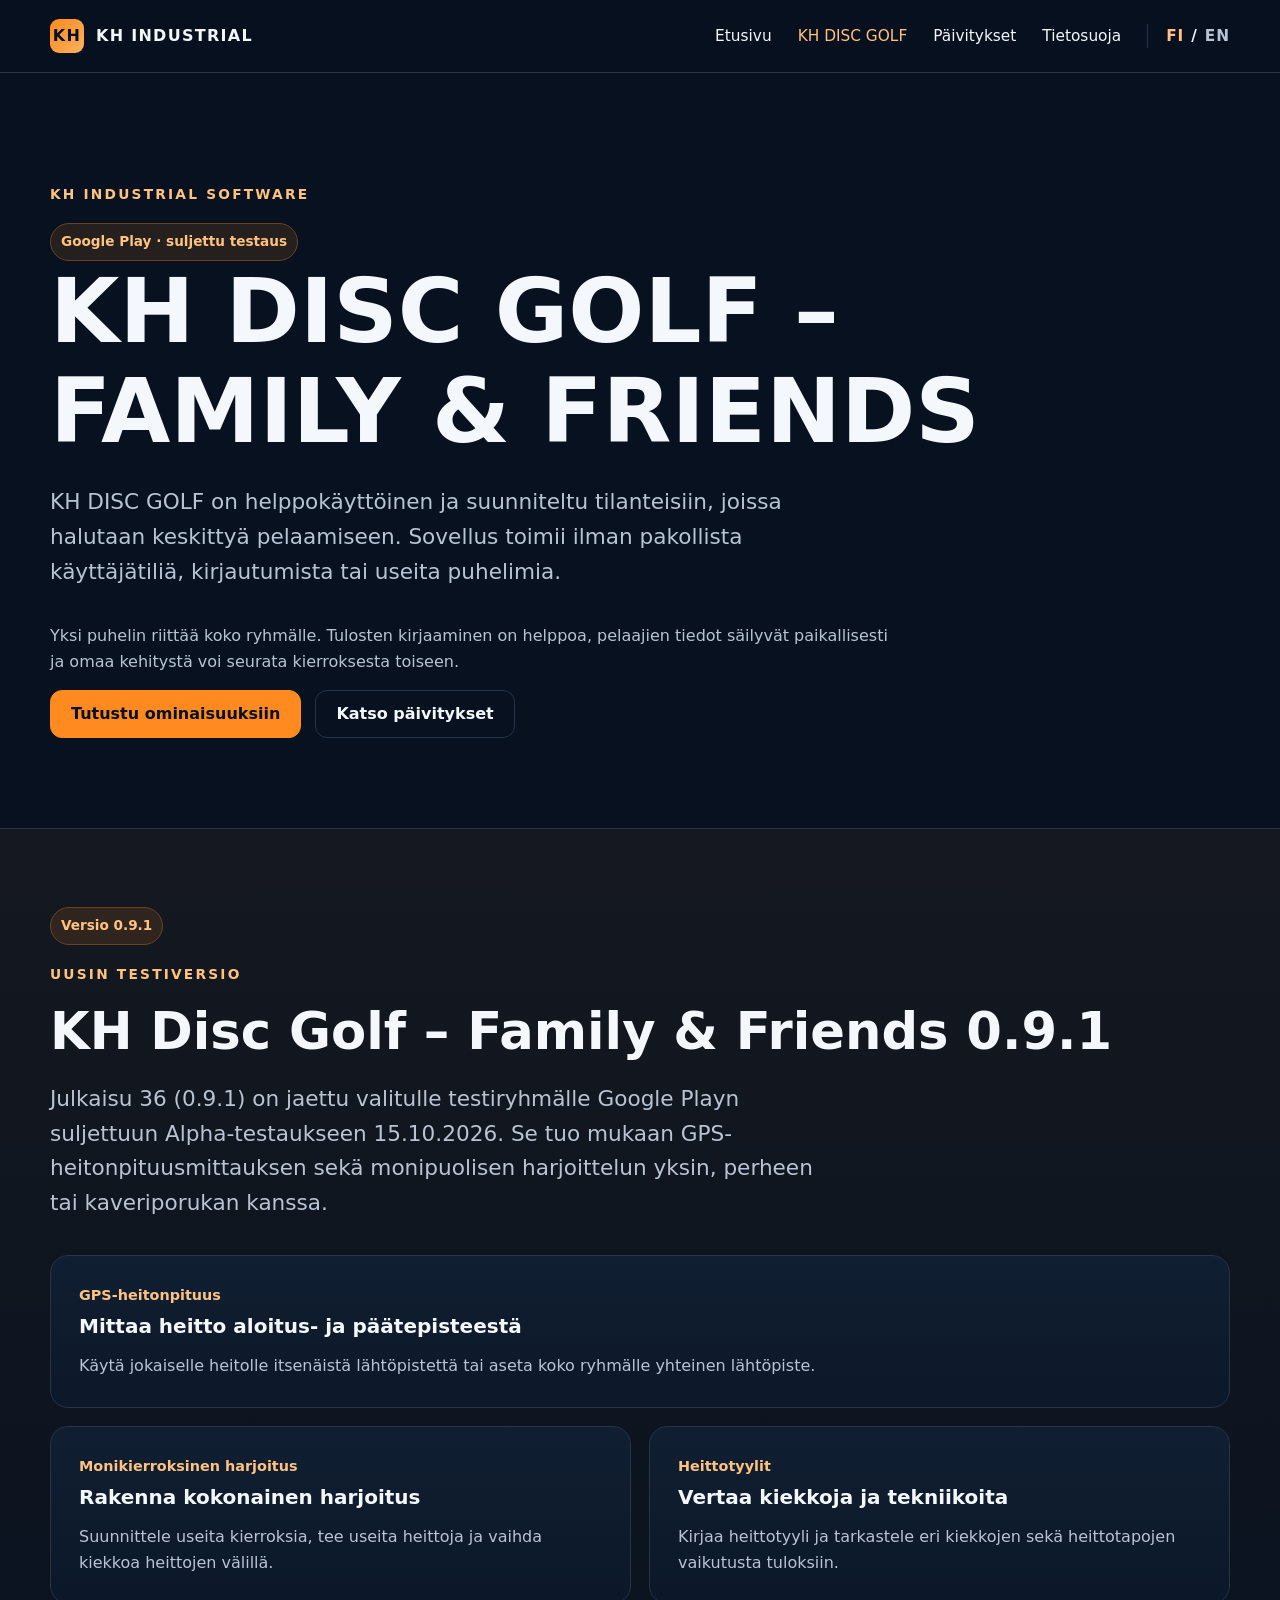
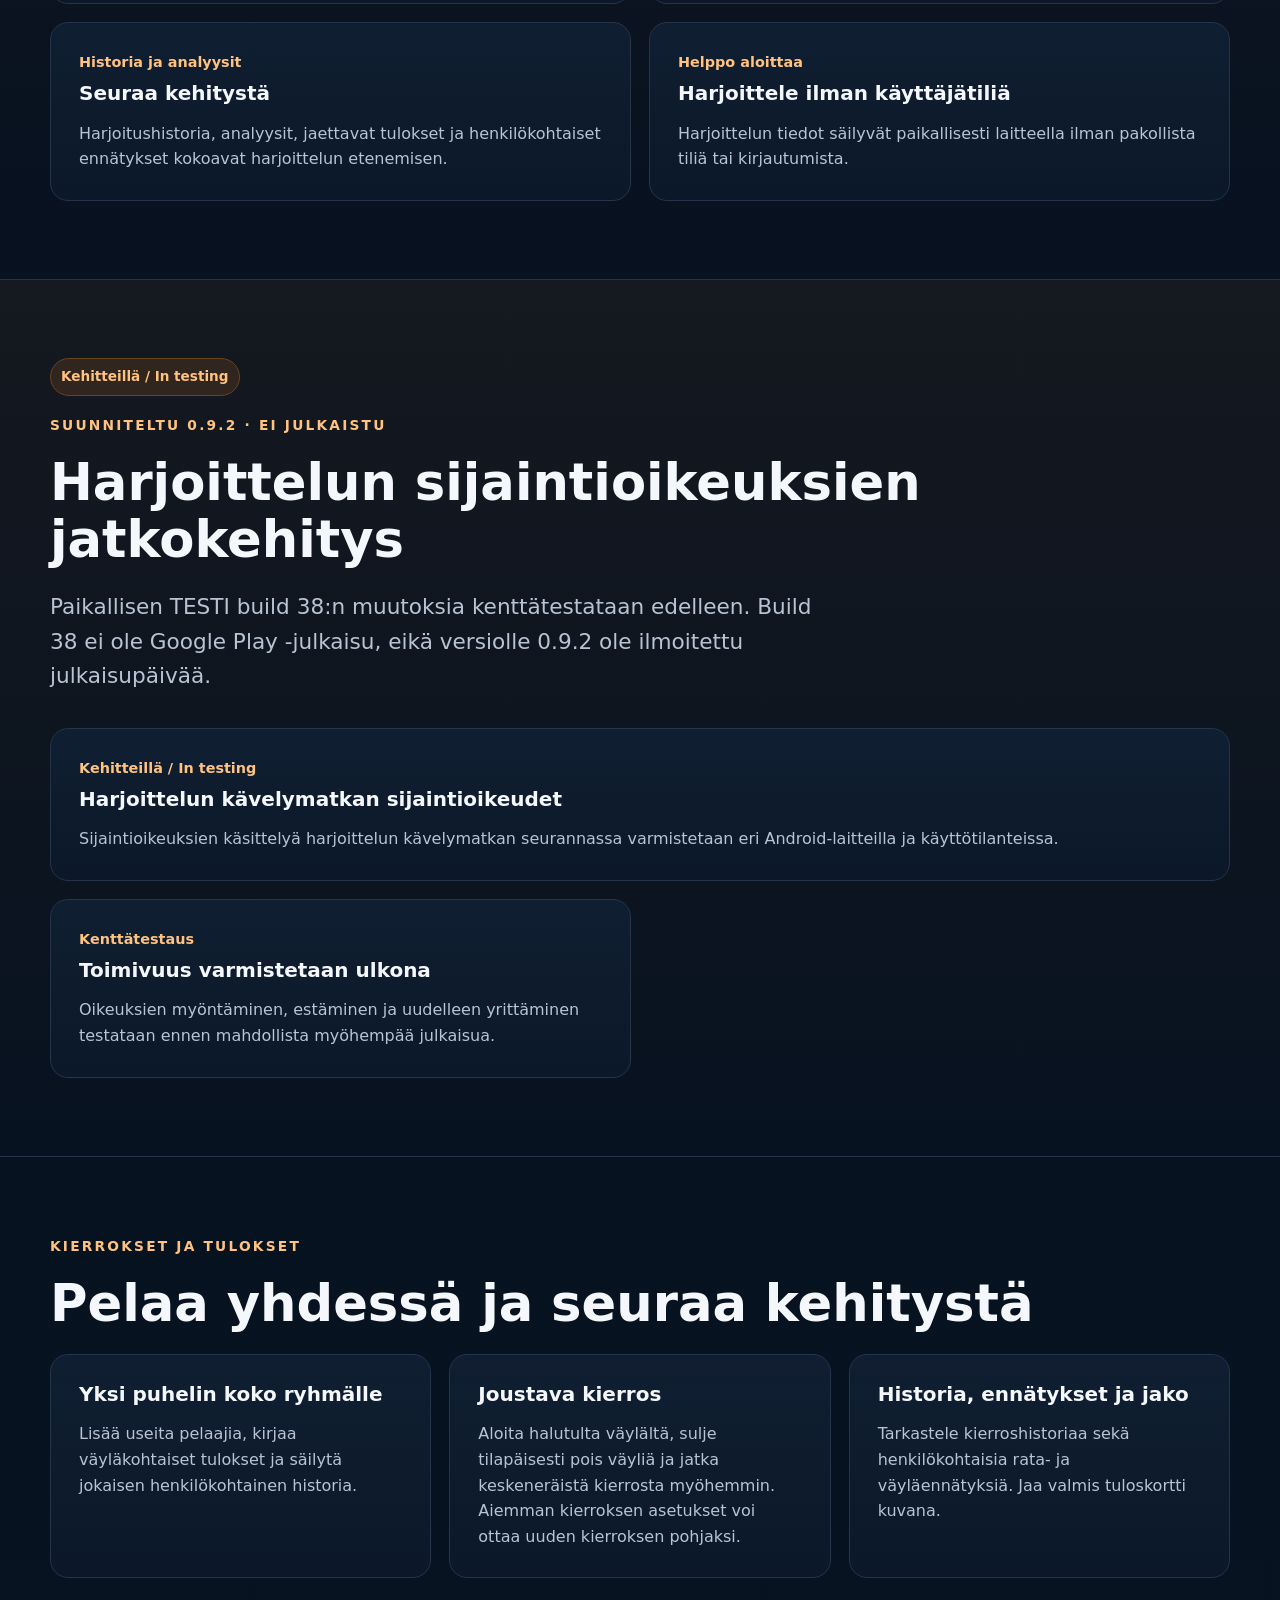
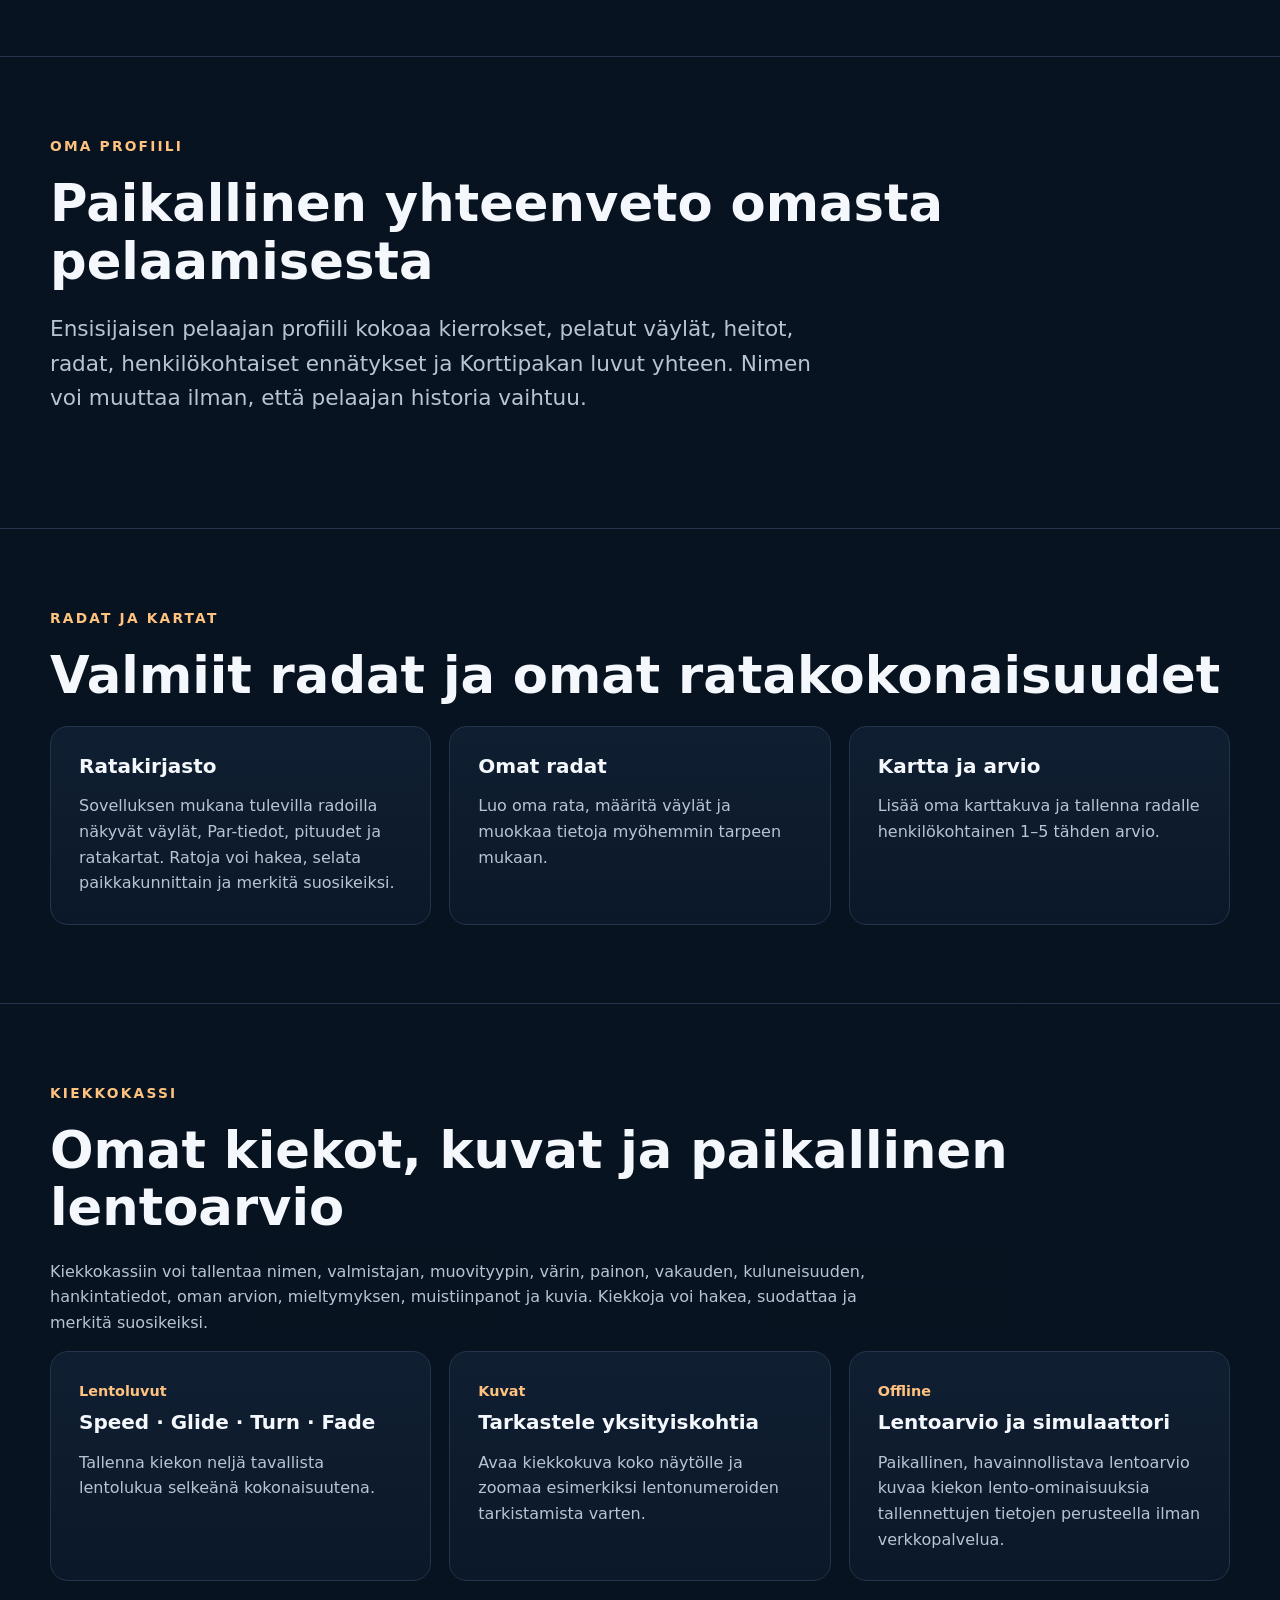
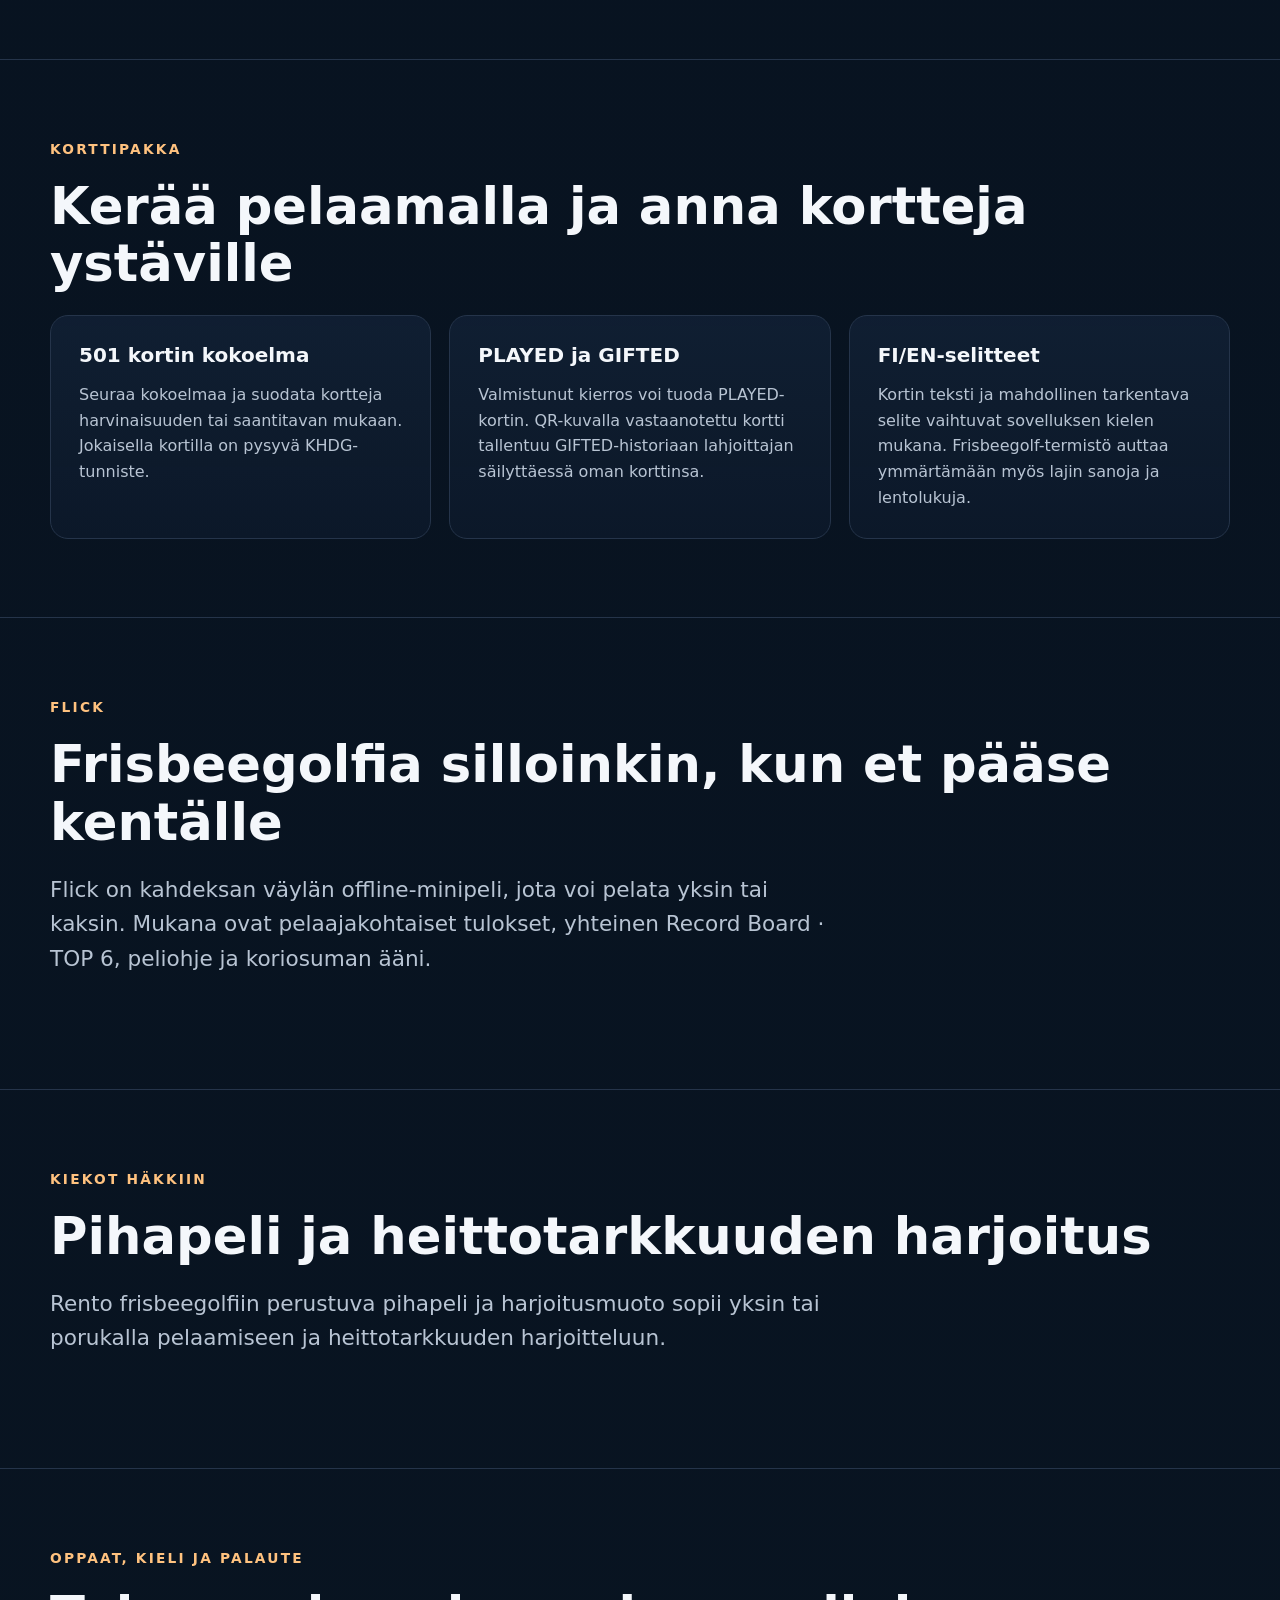
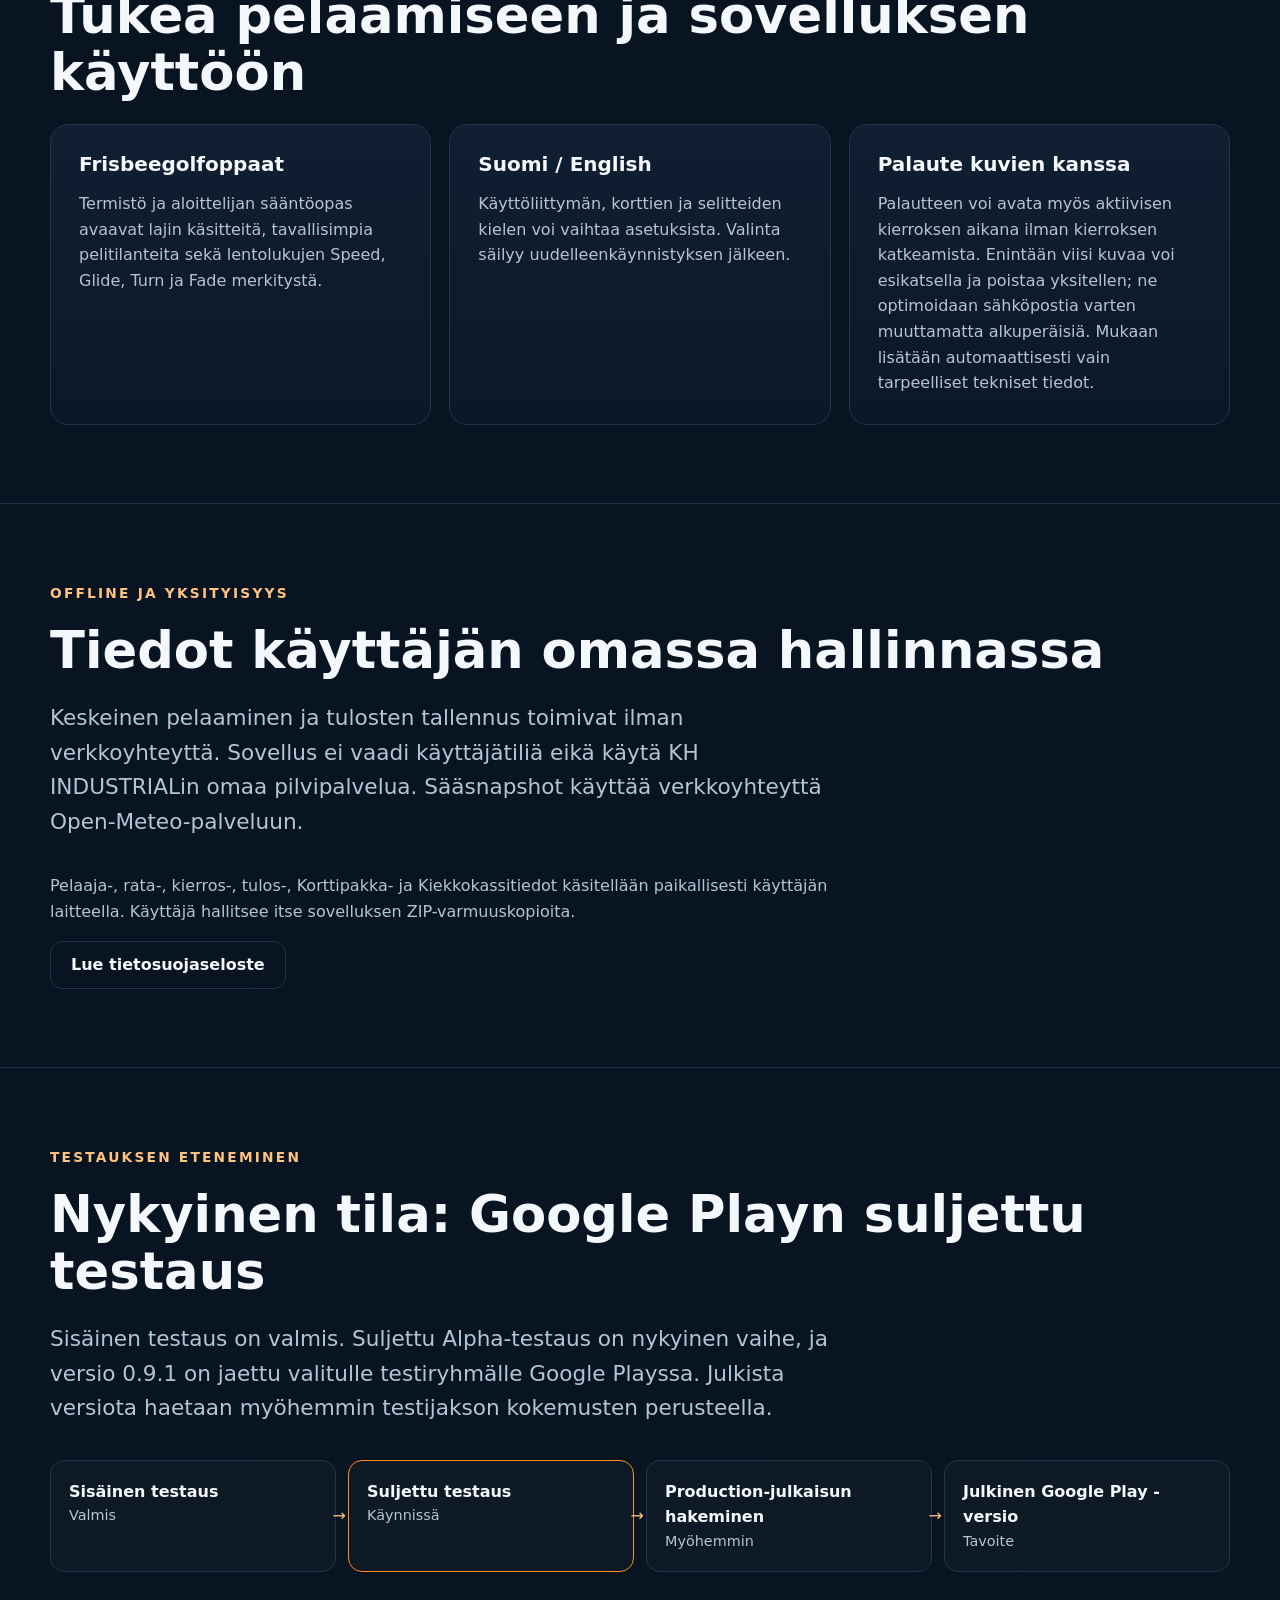
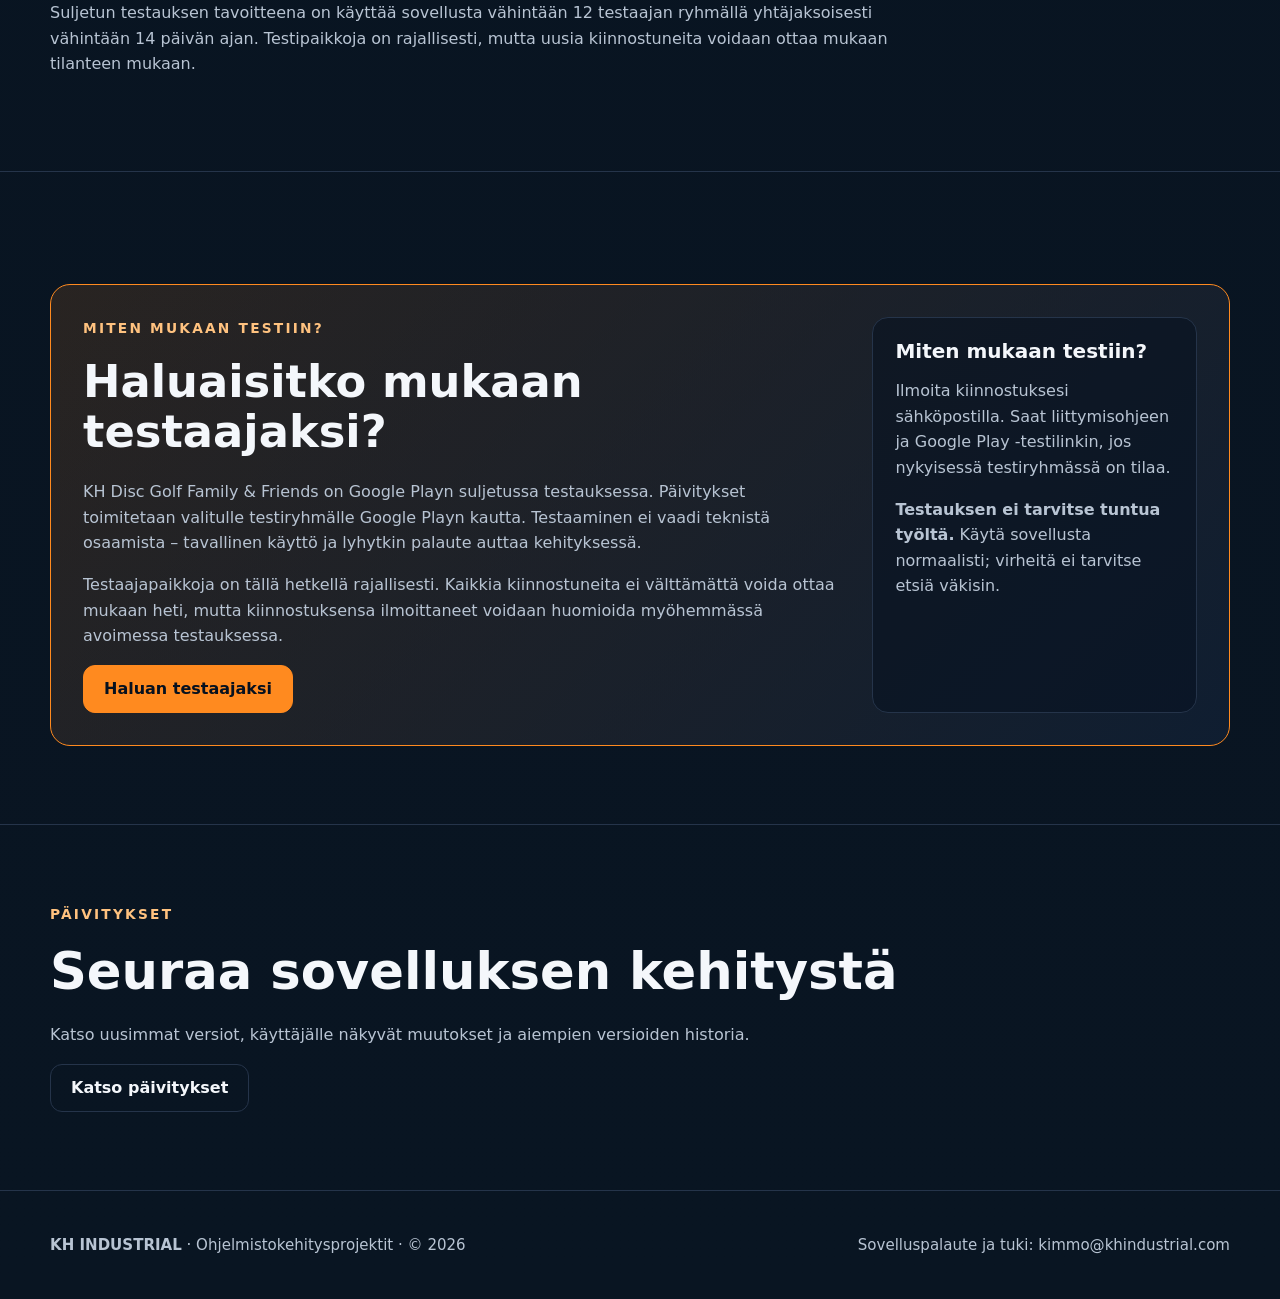
==== commit b373a66b: "docs: confirm 0.9.1 Alpha release date" ====
--- a/kh-disc-golf/index.html
+++ b/kh-disc-golf/index.html
@@ -47,7 +47,7 @@
       <span class="status">Versio 0.9.1</span>
       <div class="eyebrow">Uusin testiversio</div>
       <h2>KH Disc Golf – Family &amp; Friends 0.9.1</h2>
-      <p class="lead">Versio 0.9.1 on jaettu valitulle testiryhmälle Google Playn suljettuun testaukseen. Se tuo mukaan GPS-heitonpituusmittauksen sekä monipuolisen harjoittelun yksin, perheen tai kaveriporukan kanssa. Tarkkaa Google Play -jakelupäivää ei ole vahvistettu.</p>
+      <p class="lead">Julkaisu 36 (0.9.1) on jaettu valitulle testiryhmälle Google Playn suljettuun Alpha-testaukseen 15.10.2026. Se tuo mukaan GPS-heitonpituusmittauksen sekä monipuolisen harjoittelun yksin, perheen tai kaveriporukan kanssa.</p>
       <div class="upcoming-grid">
         <article class="card upcoming-card featured"><div class="kicker">GPS-heitonpituus</div><h3>Mittaa heitto aloitus- ja päätepisteestä</h3><p>Käytä jokaiselle heitolle itsenäistä lähtöpistettä tai aseta koko ryhmälle yhteinen lähtöpiste.</p></article>
         <article class="card upcoming-card"><div class="kicker">Monikierroksinen harjoitus</div><h3>Rakenna kokonainen harjoitus</h3><p>Suunnittele useita kierroksia, tee useita heittoja ja vaihda kiekkoa heittojen välillä.</p></article>
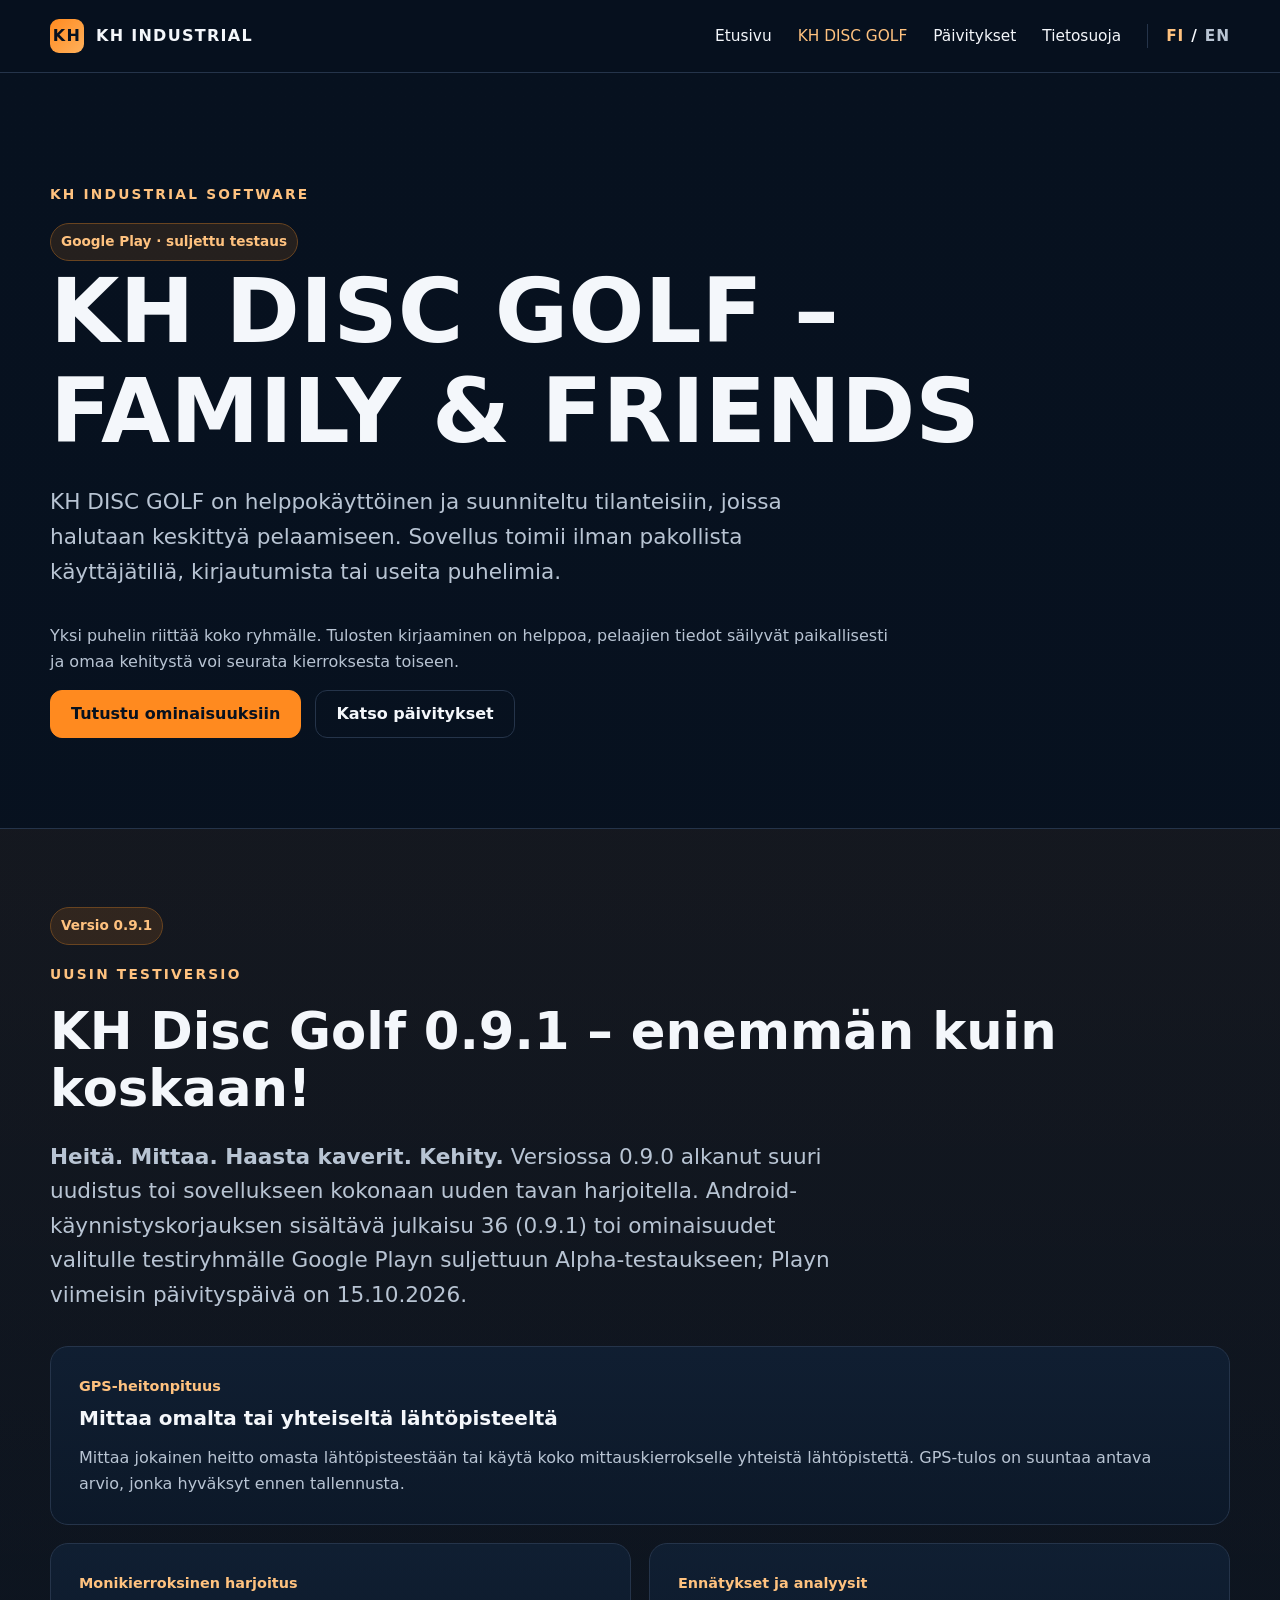
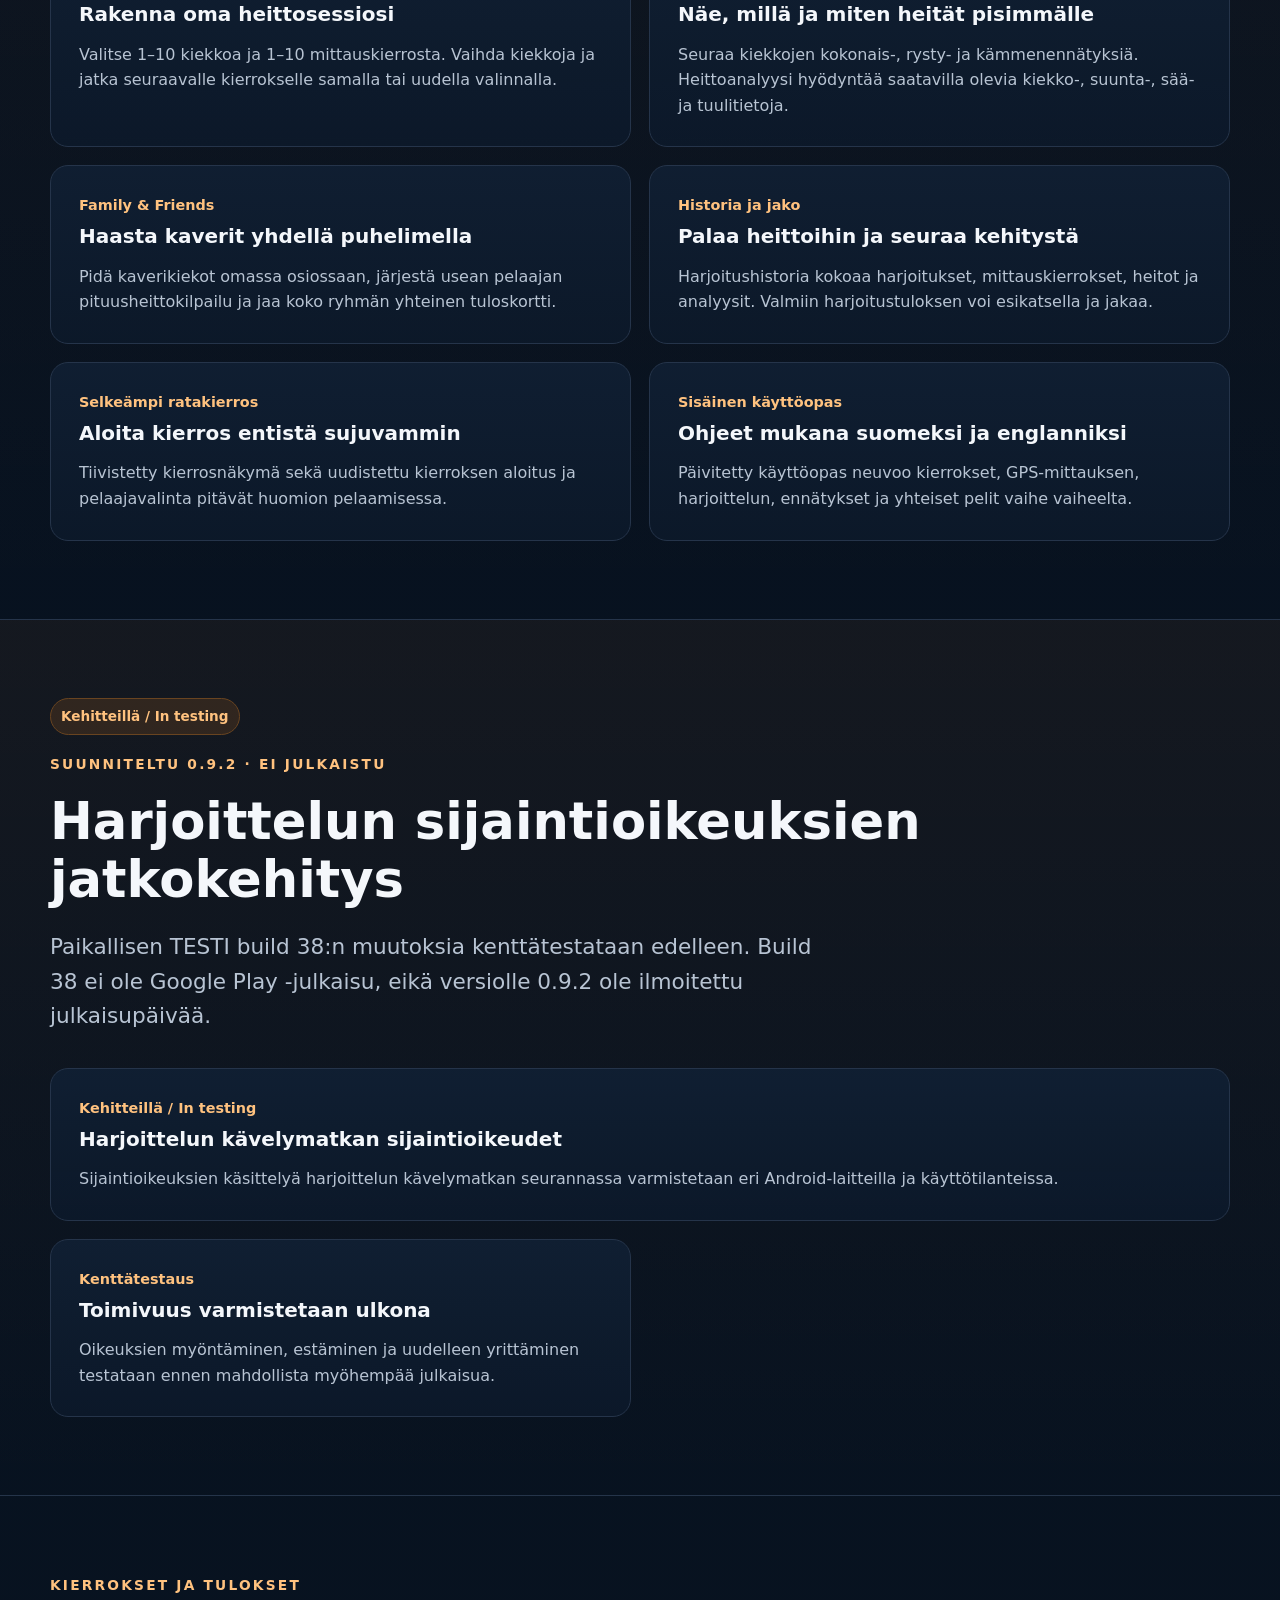
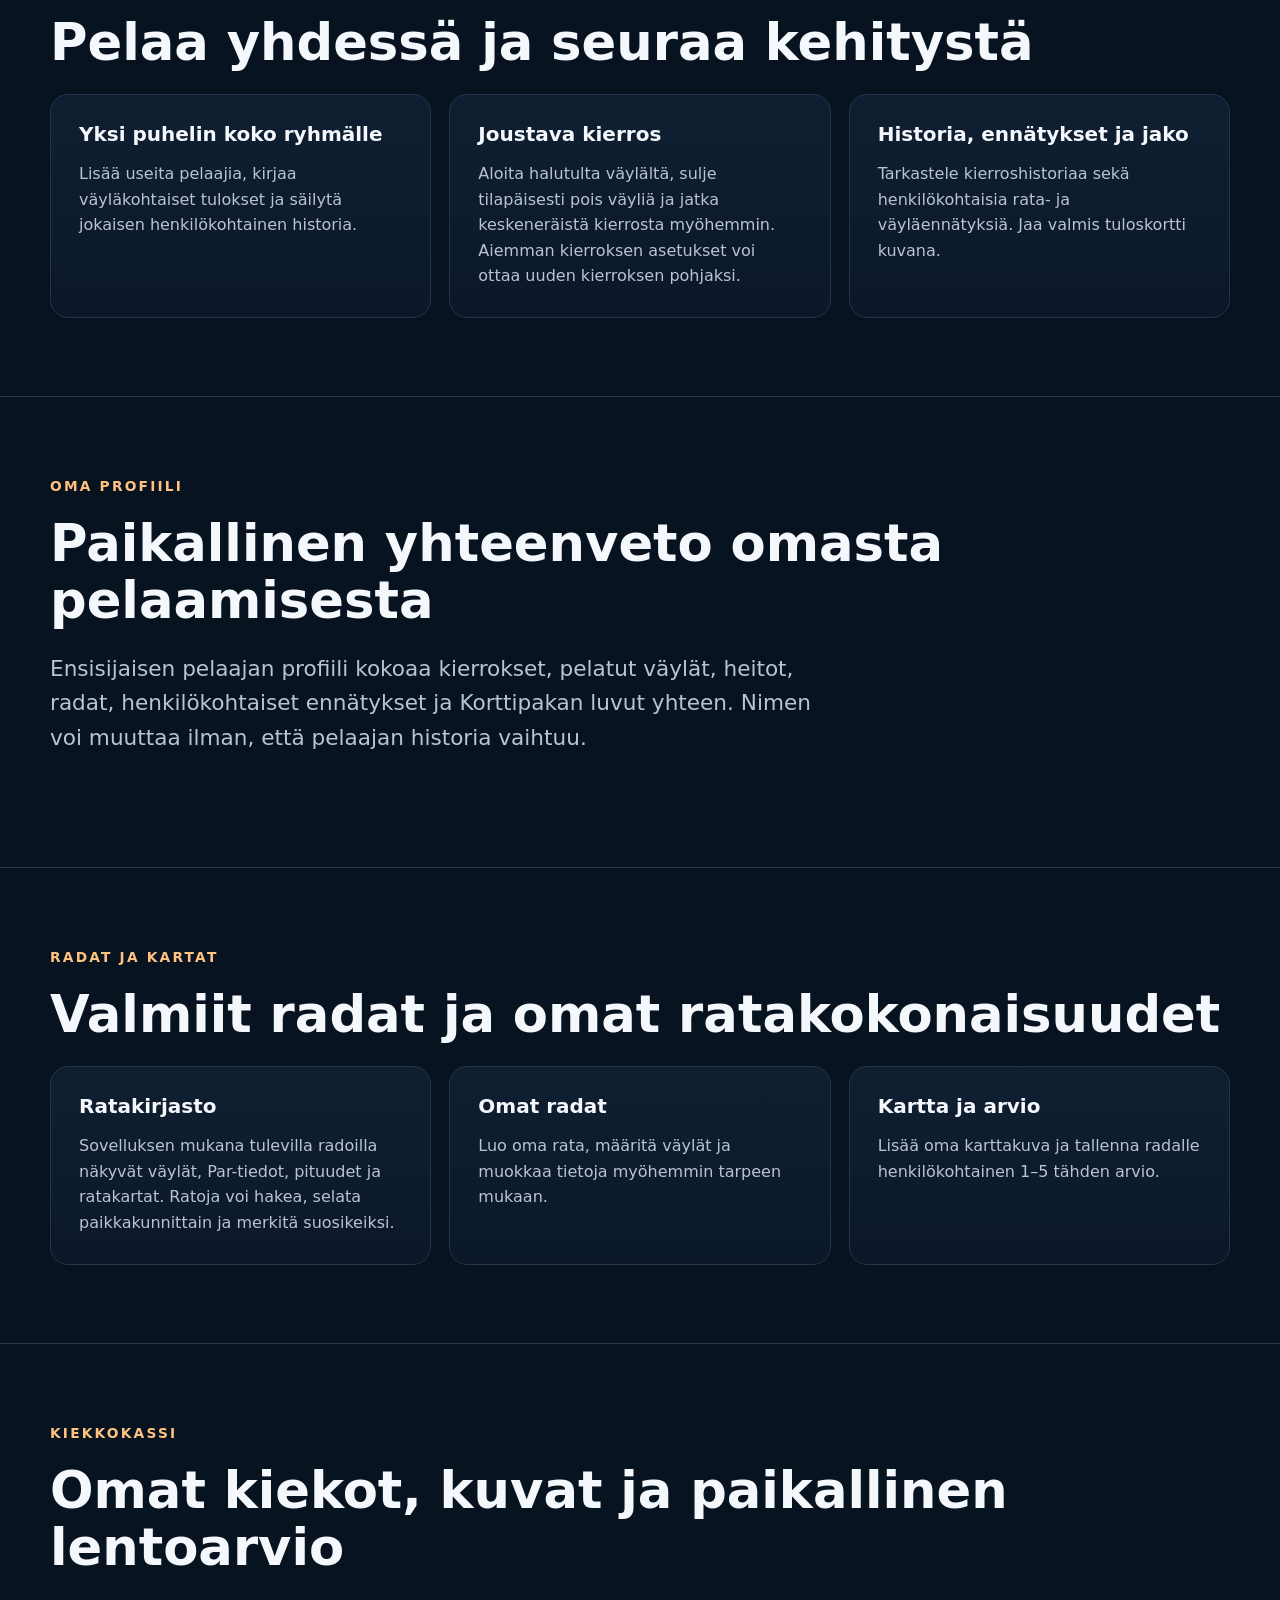
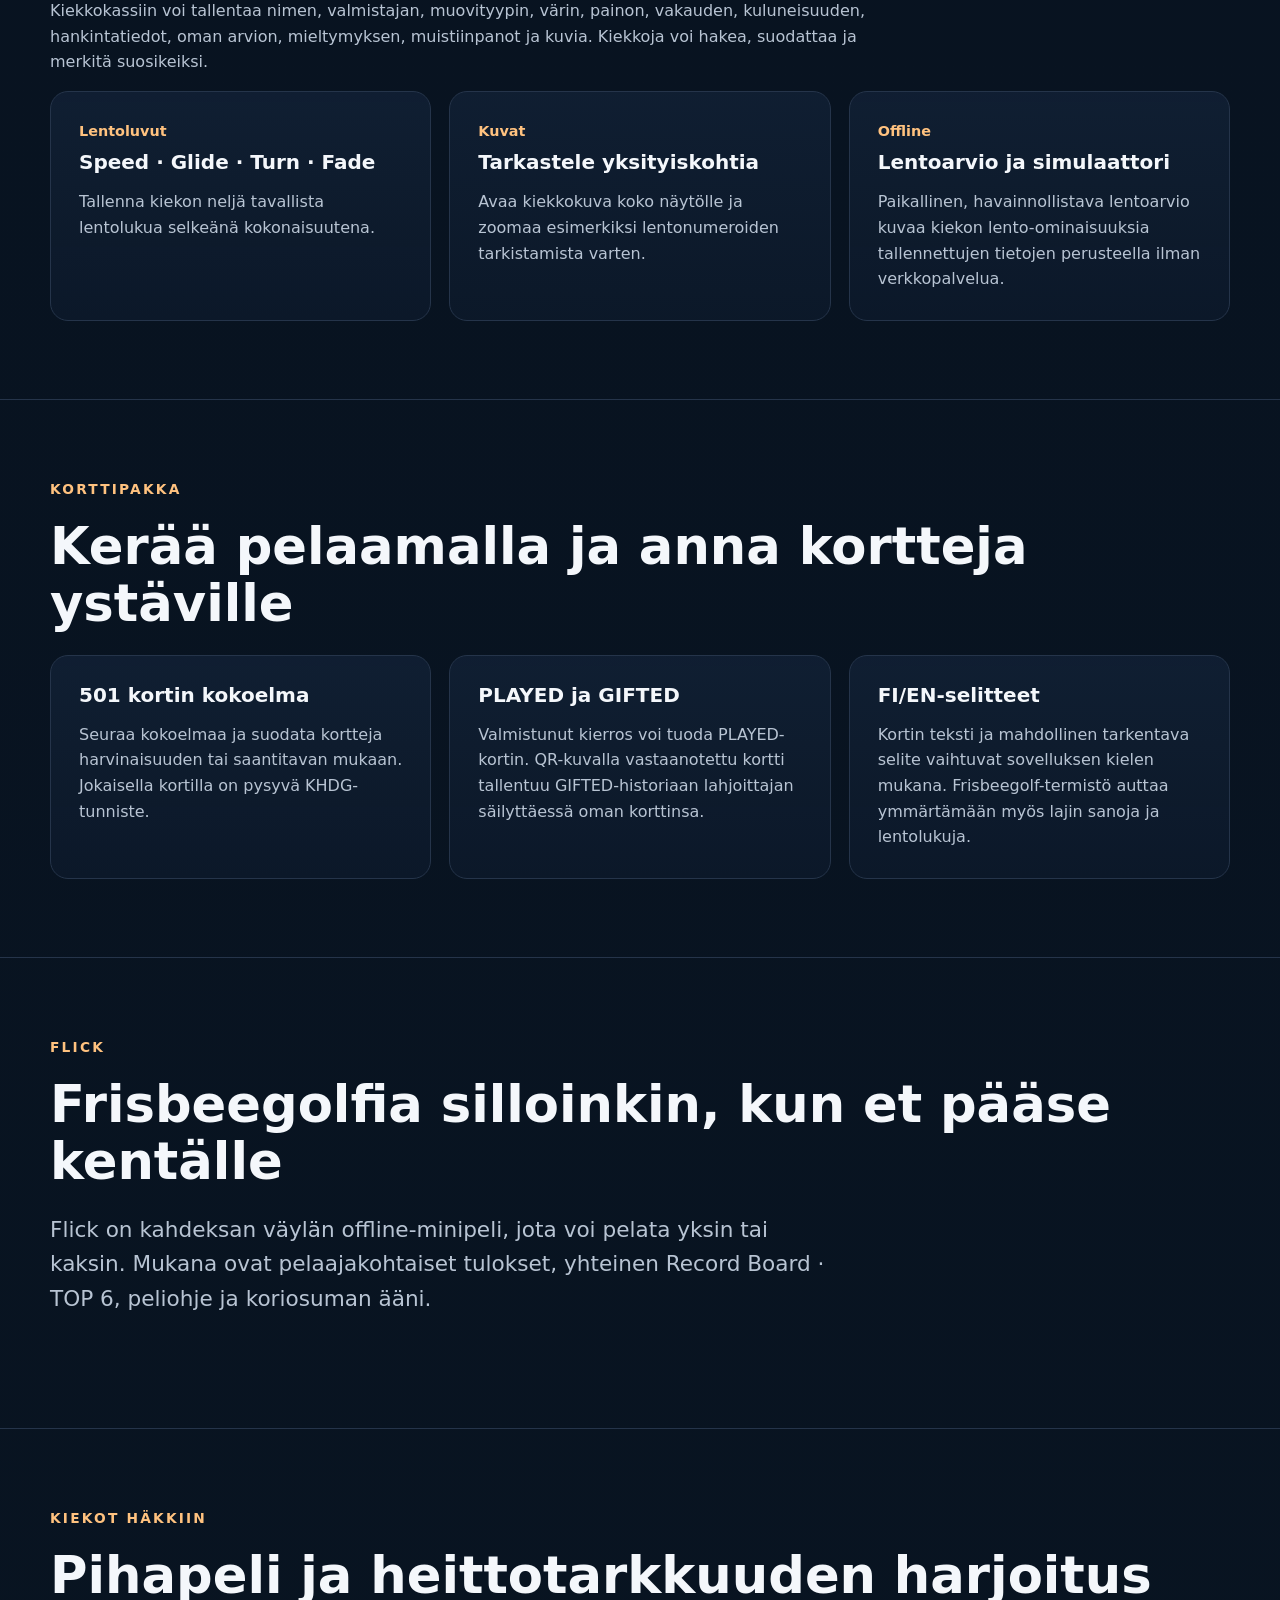
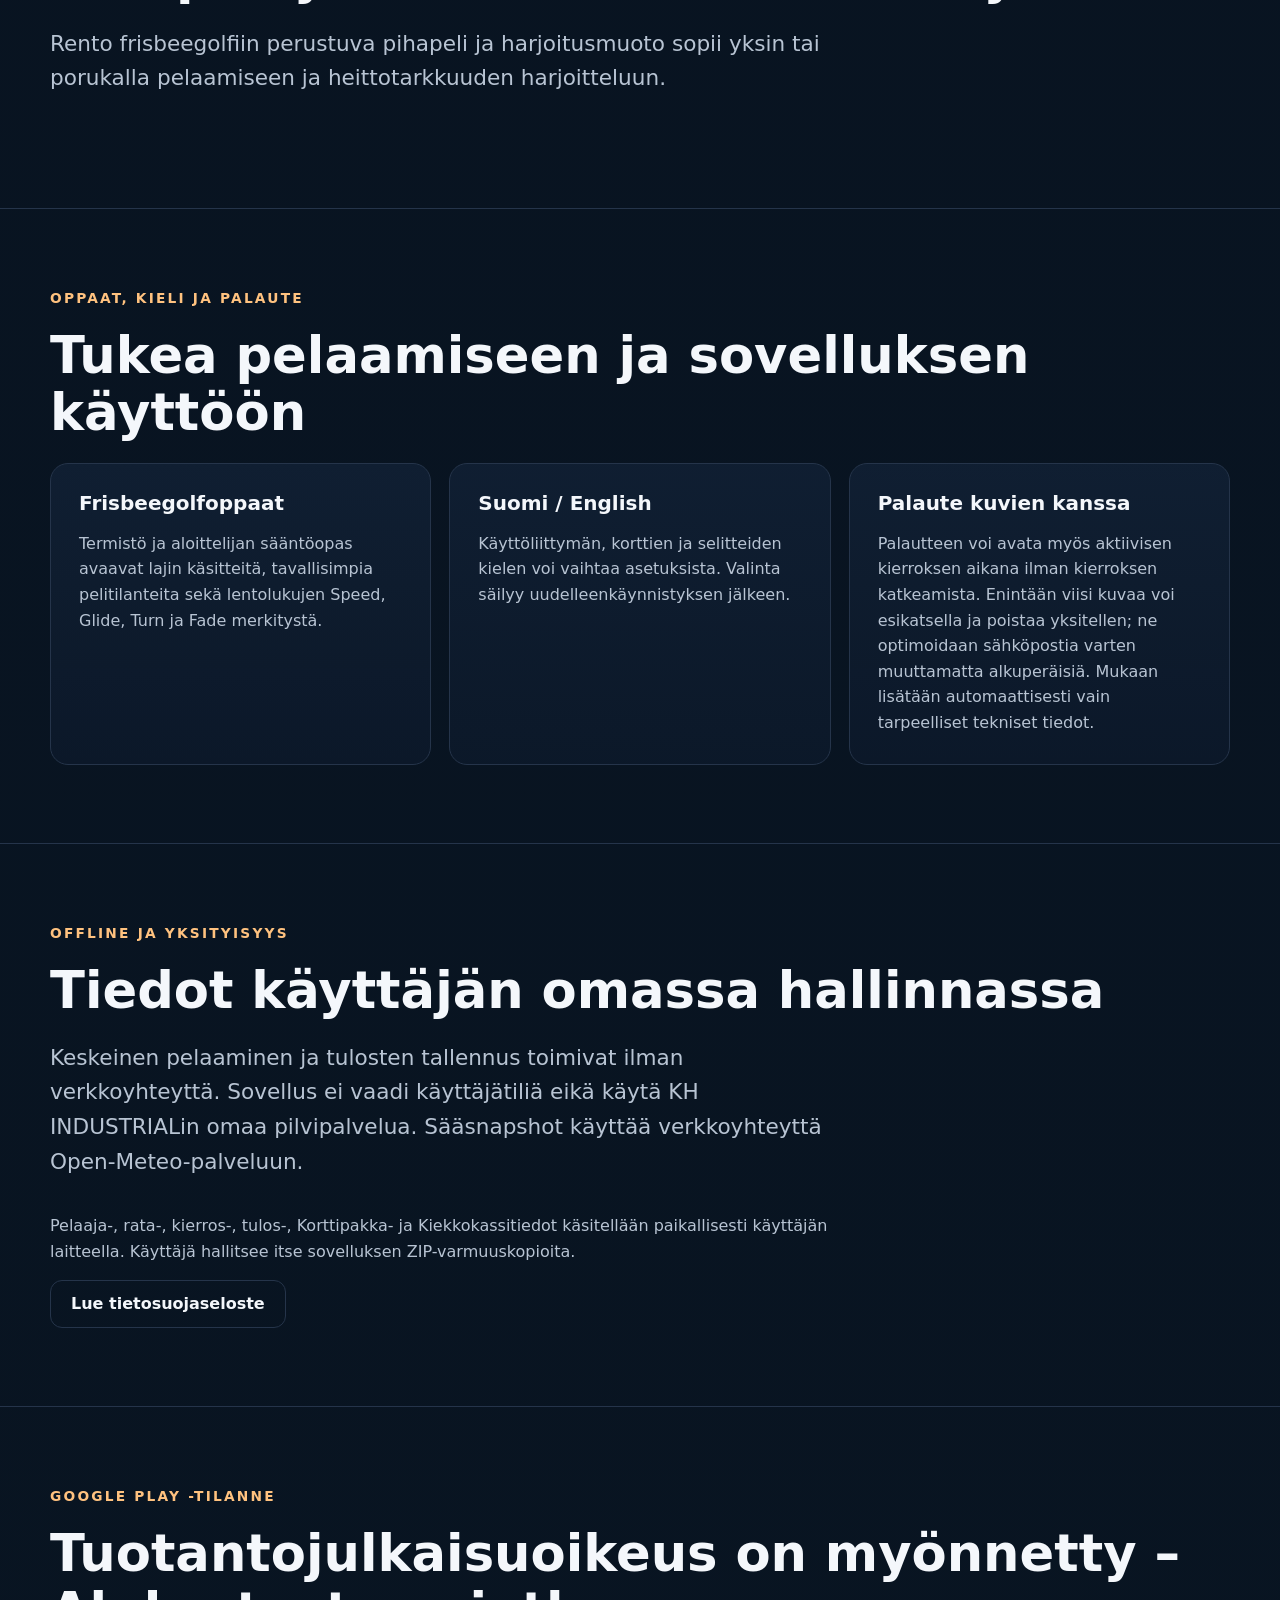
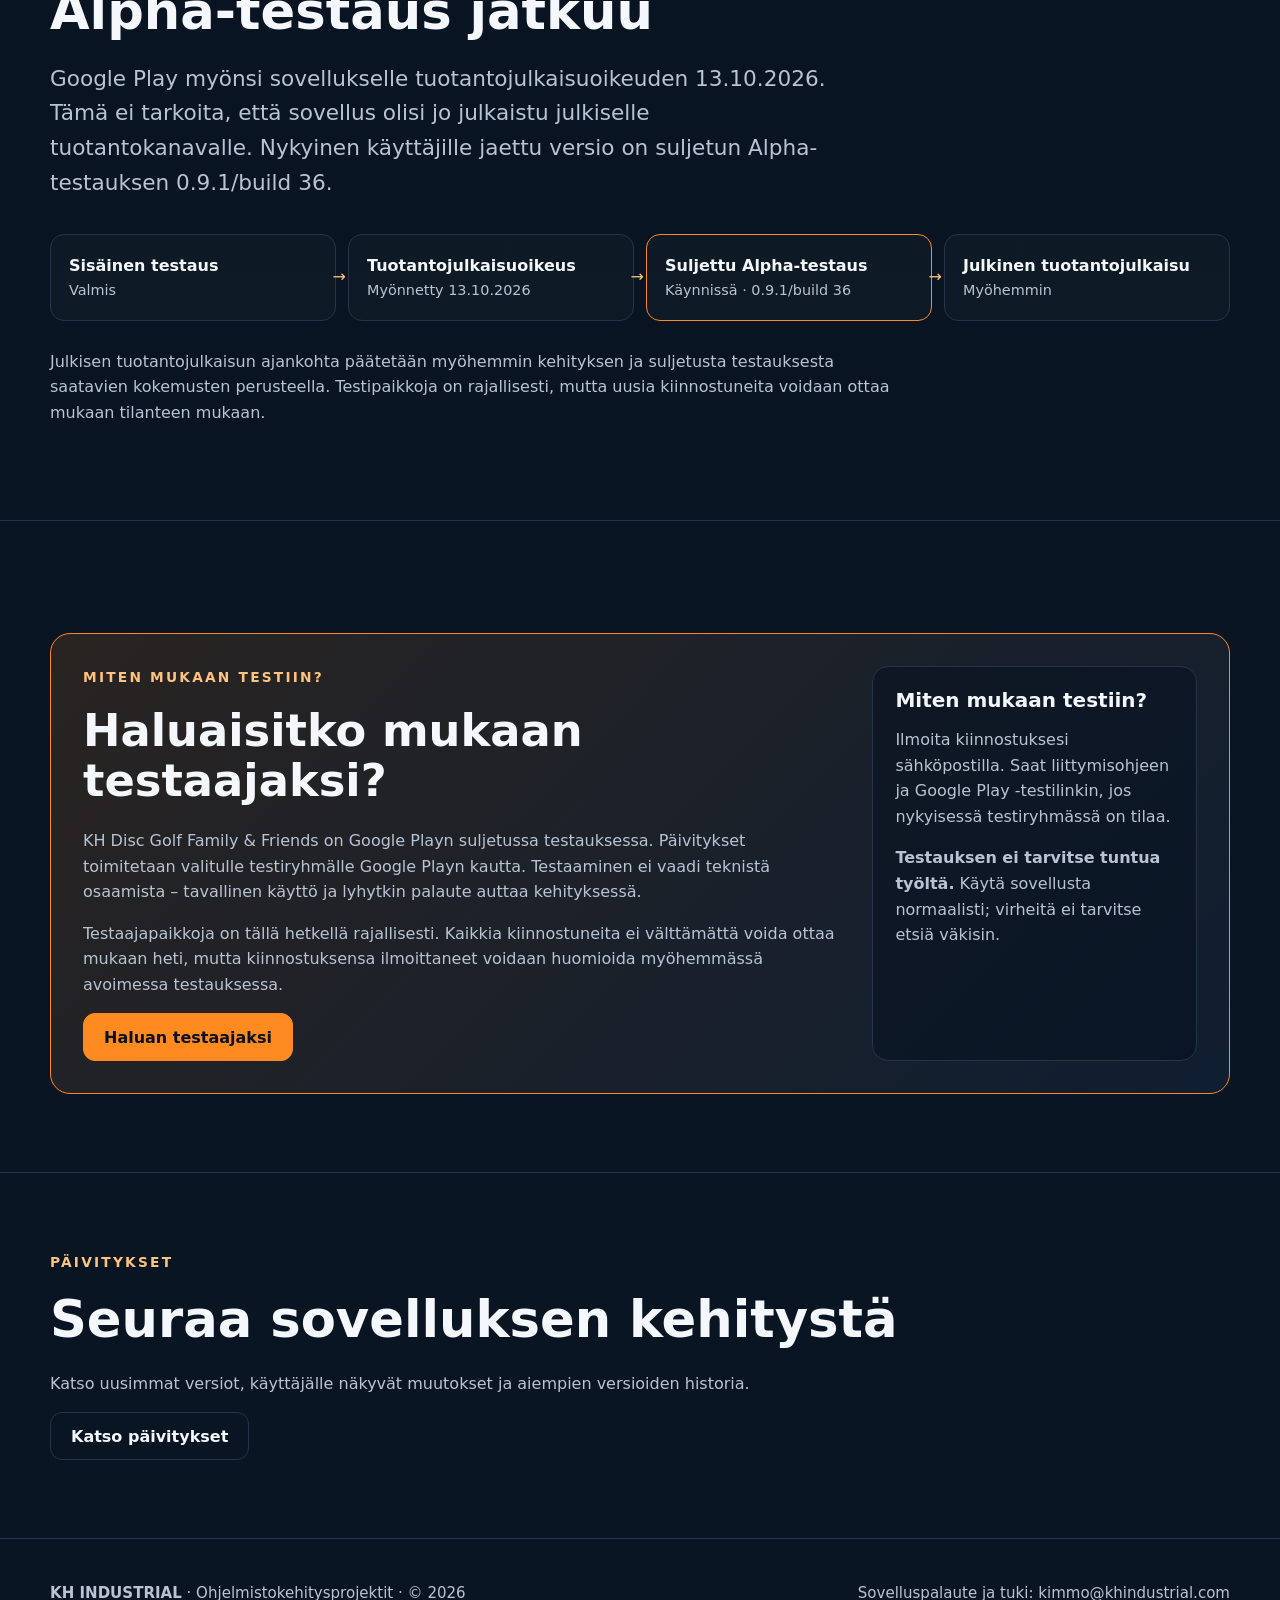
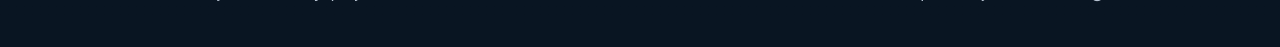
==== commit 1445d30e: "feat: expand KH Disc Golf 0.9.1 website" ====
--- a/kh-disc-golf/index.html
+++ b/kh-disc-golf/index.html
@@ -46,14 +46,16 @@
     <div class="wrap">
       <span class="status">Versio 0.9.1</span>
       <div class="eyebrow">Uusin testiversio</div>
-      <h2>KH Disc Golf – Family &amp; Friends 0.9.1</h2>
-      <p class="lead">Julkaisu 36 (0.9.1) on jaettu valitulle testiryhmälle Google Playn suljettuun Alpha-testaukseen 15.10.2026. Se tuo mukaan GPS-heitonpituusmittauksen sekä monipuolisen harjoittelun yksin, perheen tai kaveriporukan kanssa.</p>
+      <h2>KH Disc Golf 0.9.1 – enemmän kuin koskaan!</h2>
+      <p class="lead"><strong>Heitä. Mittaa. Haasta kaverit. Kehity.</strong> Versiossa 0.9.0 alkanut suuri uudistus toi sovellukseen kokonaan uuden tavan harjoitella. Android-käynnistyskorjauksen sisältävä julkaisu 36 (0.9.1) toi ominaisuudet valitulle testiryhmälle Google Playn suljettuun Alpha-testaukseen; Playn viimeisin päivityspäivä on 15.10.2026.</p>
       <div class="upcoming-grid">
-        <article class="card upcoming-card featured"><div class="kicker">GPS-heitonpituus</div><h3>Mittaa heitto aloitus- ja päätepisteestä</h3><p>Käytä jokaiselle heitolle itsenäistä lähtöpistettä tai aseta koko ryhmälle yhteinen lähtöpiste.</p></article>
-        <article class="card upcoming-card"><div class="kicker">Monikierroksinen harjoitus</div><h3>Rakenna kokonainen harjoitus</h3><p>Suunnittele useita kierroksia, tee useita heittoja ja vaihda kiekkoa heittojen välillä.</p></article>
-        <article class="card upcoming-card"><div class="kicker">Heittotyylit</div><h3>Vertaa kiekkoja ja tekniikoita</h3><p>Kirjaa heittotyyli ja tarkastele eri kiekkojen sekä heittotapojen vaikutusta tuloksiin.</p></article>
-        <article class="card upcoming-card"><div class="kicker">Historia ja analyysit</div><h3>Seuraa kehitystä</h3><p>Harjoitushistoria, analyysit, jaettavat tulokset ja henkilökohtaiset ennätykset kokoavat harjoittelun etenemisen.</p></article>
-        <article class="card upcoming-card"><div class="kicker">Helppo aloittaa</div><h3>Harjoittele ilman käyttäjätiliä</h3><p>Harjoittelun tiedot säilyvät paikallisesti laitteella ilman pakollista tiliä tai kirjautumista.</p></article>
+        <article class="card upcoming-card featured"><div class="kicker">GPS-heitonpituus</div><h3>Mittaa omalta tai yhteiseltä lähtöpisteeltä</h3><p>Mittaa jokainen heitto omasta lähtöpisteestään tai käytä koko mittauskierrokselle yhteistä lähtöpistettä. GPS-tulos on suuntaa antava arvio, jonka hyväksyt ennen tallennusta.</p></article>
+        <article class="card upcoming-card"><div class="kicker">Monikierroksinen harjoitus</div><h3>Rakenna oma heittosessiosi</h3><p>Valitse 1–10 kiekkoa ja 1–10 mittauskierrosta. Vaihda kiekkoja ja jatka seuraavalle kierrokselle samalla tai uudella valinnalla.</p></article>
+        <article class="card upcoming-card"><div class="kicker">Ennätykset ja analyysit</div><h3>Näe, millä ja miten heität pisimmälle</h3><p>Seuraa kiekkojen kokonais-, rysty- ja kämmenennätyksiä. Heittoanalyysi hyödyntää saatavilla olevia kiekko-, suunta-, sää- ja tuulitietoja.</p></article>
+        <article class="card upcoming-card"><div class="kicker">Family &amp; Friends</div><h3>Haasta kaverit yhdellä puhelimella</h3><p>Pidä kaverikiekot omassa osiossaan, järjestä usean pelaajan pituusheittokilpailu ja jaa koko ryhmän yhteinen tuloskortti.</p></article>
+        <article class="card upcoming-card"><div class="kicker">Historia ja jako</div><h3>Palaa heittoihin ja seuraa kehitystä</h3><p>Harjoitushistoria kokoaa harjoitukset, mittauskierrokset, heitot ja analyysit. Valmiin harjoitustuloksen voi esikatsella ja jakaa.</p></article>
+        <article class="card upcoming-card"><div class="kicker">Selkeämpi ratakierros</div><h3>Aloita kierros entistä sujuvammin</h3><p>Tiivistetty kierrosnäkymä sekä uudistettu kierroksen aloitus ja pelaajavalinta pitävät huomion pelaamisessa.</p></article>
+        <article class="card upcoming-card"><div class="kicker">Sisäinen käyttöopas</div><h3>Ohjeet mukana suomeksi ja englanniksi</h3><p>Päivitetty käyttöopas neuvoo kierrokset, GPS-mittauksen, harjoittelun, ennätykset ja yhteiset pelit vaihe vaiheelta.</p></article>
       </div>
     </div>
   </section>
@@ -143,15 +145,15 @@
   </div></section>
 
   <section class="section" id="testing"><div class="wrap">
-    <div class="eyebrow">Testauksen eteneminen</div><h2>Nykyinen tila: Google Playn suljettu testaus</h2>
-    <p class="lead">Sisäinen testaus on valmis. Suljettu Alpha-testaus on nykyinen vaihe, ja versio 0.9.1 on jaettu valitulle testiryhmälle Google Playssa. Julkista versiota haetaan myöhemmin testijakson kokemusten perusteella.</p>
+    <div class="eyebrow">Google Play -tilanne</div><h2>Tuotantojulkaisuoikeus on myönnetty – Alpha-testaus jatkuu</h2>
+    <p class="lead">Google Play myönsi sovellukselle tuotantojulkaisuoikeuden 13.10.2026. Tämä ei tarkoita, että sovellus olisi jo julkaistu julkiselle tuotantokanavalle. Nykyinen käyttäjille jaettu versio on suljetun Alpha-testauksen 0.9.1/build 36.</p>
     <ol class="progress-list" aria-label="Julkaisun eteneminen">
       <li><strong>Sisäinen testaus</strong><span>Valmis</span></li>
-      <li class="active"><strong>Suljettu testaus</strong><span>Käynnissä</span></li>
-      <li><strong>Production-julkaisun hakeminen</strong><span>Myöhemmin</span></li>
-      <li><strong>Julkinen Google Play -versio</strong><span>Tavoite</span></li>
+      <li><strong>Tuotantojulkaisuoikeus</strong><span>Myönnetty 13.10.2026</span></li>
+      <li class="active"><strong>Suljettu Alpha-testaus</strong><span>Käynnissä · 0.9.1/build 36</span></li>
+      <li><strong>Julkinen tuotantojulkaisu</strong><span>Myöhemmin</span></li>
     </ol>
-    <p class="section-copy">Suljetun testauksen tavoitteena on käyttää sovellusta vähintään 12 testaajan ryhmällä yhtäjaksoisesti vähintään 14 päivän ajan. Testipaikkoja on rajallisesti, mutta uusia kiinnostuneita voidaan ottaa mukaan tilanteen mukaan.</p>
+    <p class="section-copy">Julkisen tuotantojulkaisun ajankohta päätetään myöhemmin kehityksen ja suljetusta testauksesta saatavien kokemusten perusteella. Testipaikkoja on rajallisesti, mutta uusia kiinnostuneita voidaan ottaa mukaan tilanteen mukaan.</p>
   </div></section>
 
   <section class="section"><div class="wrap">
--- a/assets/styles.css
+++ b/assets/styles.css
@@ -136,7 +136,7 @@
 .tester-cta p{color:var(--muted)}
 .tester-timing{padding:22px;border:1px solid var(--line);border-radius:16px;background:rgba(7,17,31,.55)}
 .progress-list{display:grid;grid-template-columns:repeat(4,minmax(0,1fr));gap:12px;margin:28px 0;padding:0;list-style:none}
-.progress-list li{position:relative;padding:18px;border:1px solid var(--line);border-radius:14px;background:rgba(255,255,255,.02)}
+.progress-list li{position:relative;min-width:0;padding:18px;border:1px solid var(--line);border-radius:14px;background:rgba(255,255,255,.02);overflow-wrap:anywhere}
 .progress-list li:not(:last-child)::after{content:"→";position:absolute;right:-11px;top:50%;z-index:2;color:var(--accent-soft);transform:translateY(-50%)}
 .progress-list strong,.progress-list span{display:block}.progress-list span{color:var(--muted);font-size:.9rem}.progress-list .active{border-color:var(--accent)}
 code{background:#101f33;padding:.15em .35em;border-radius:5px}
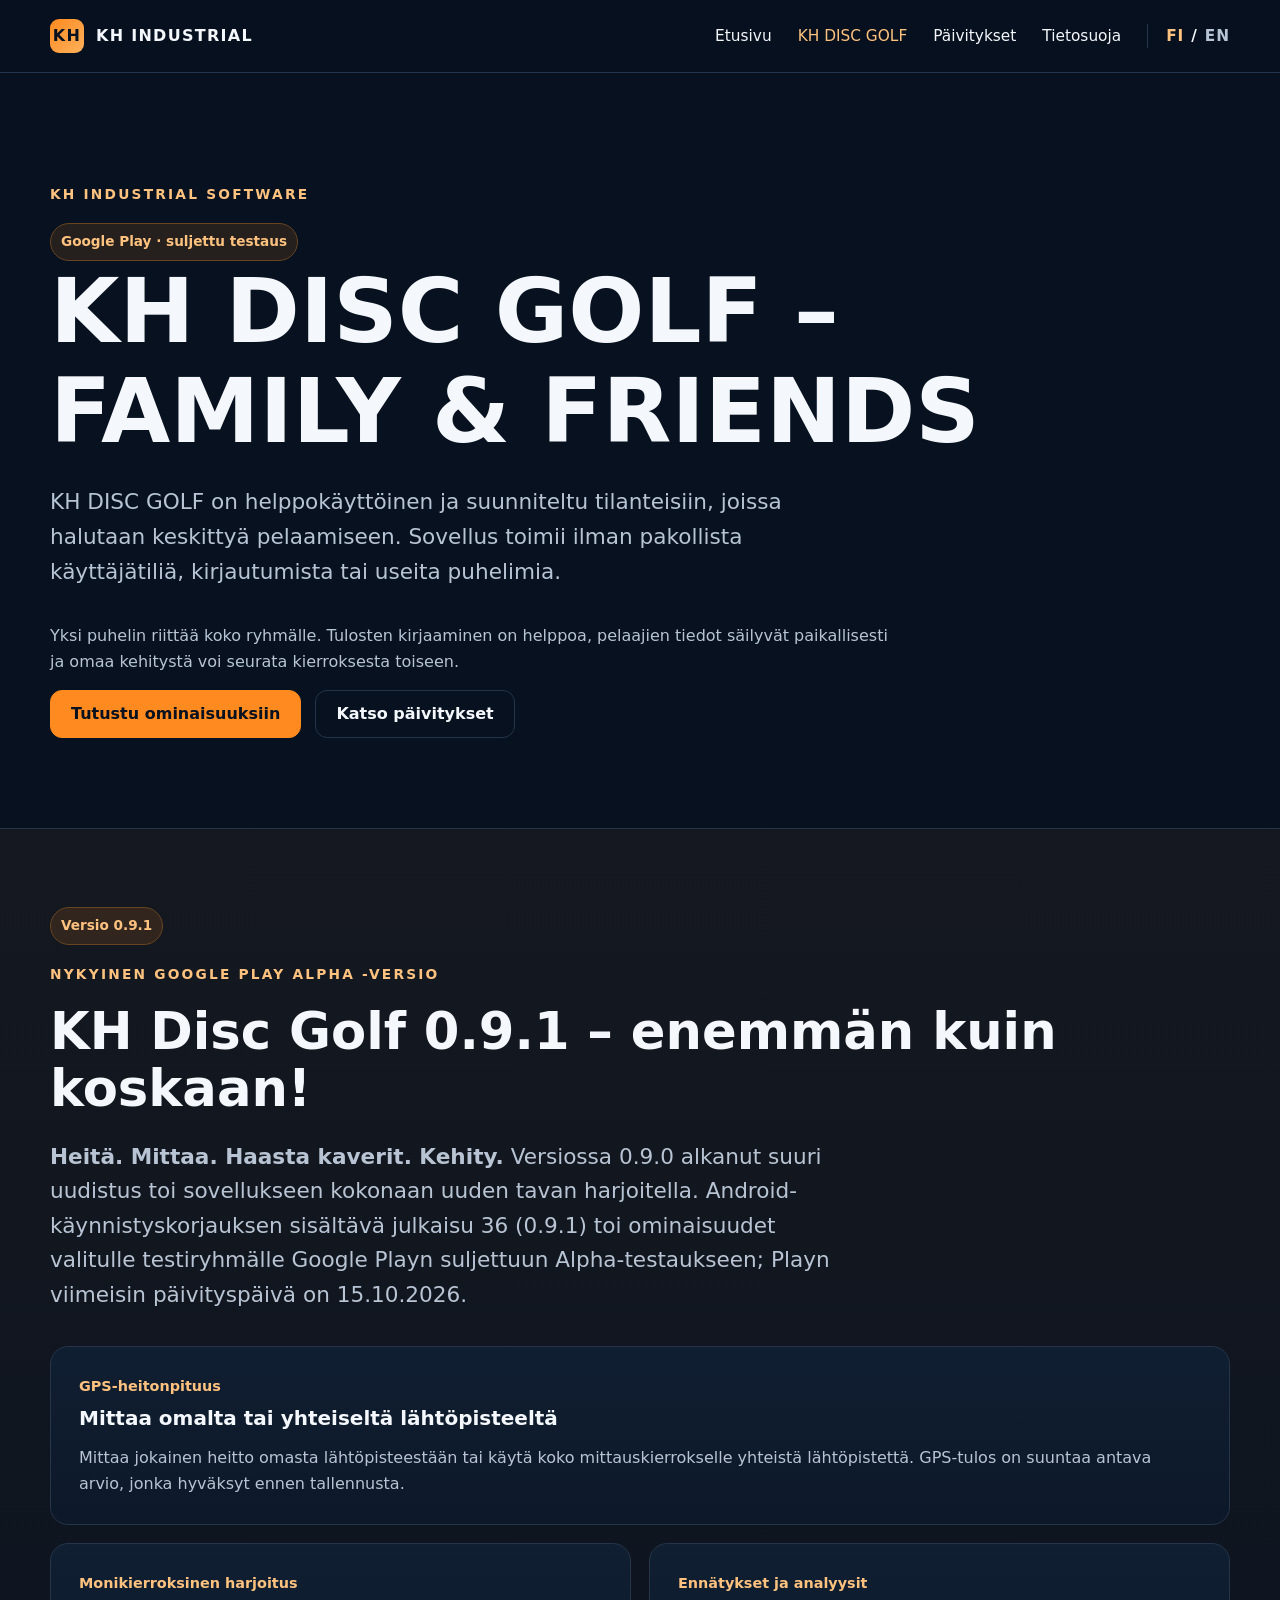
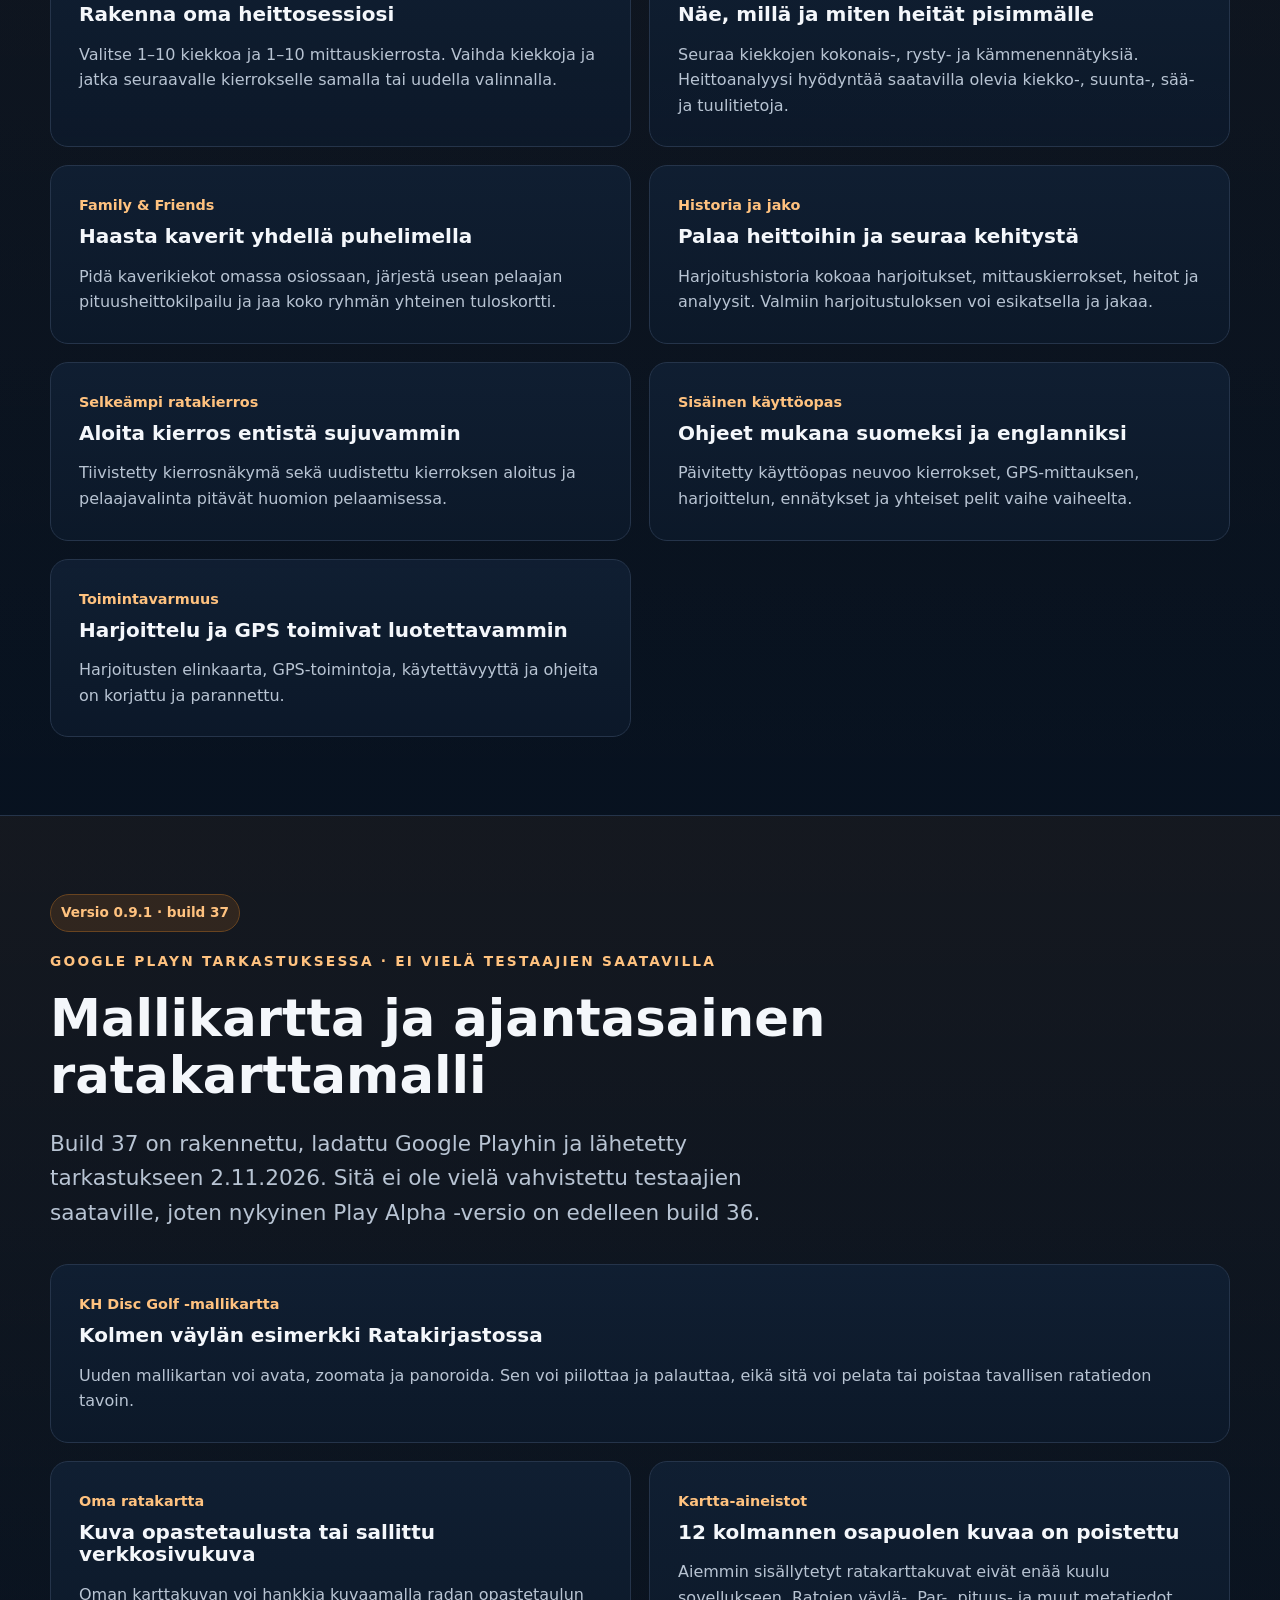
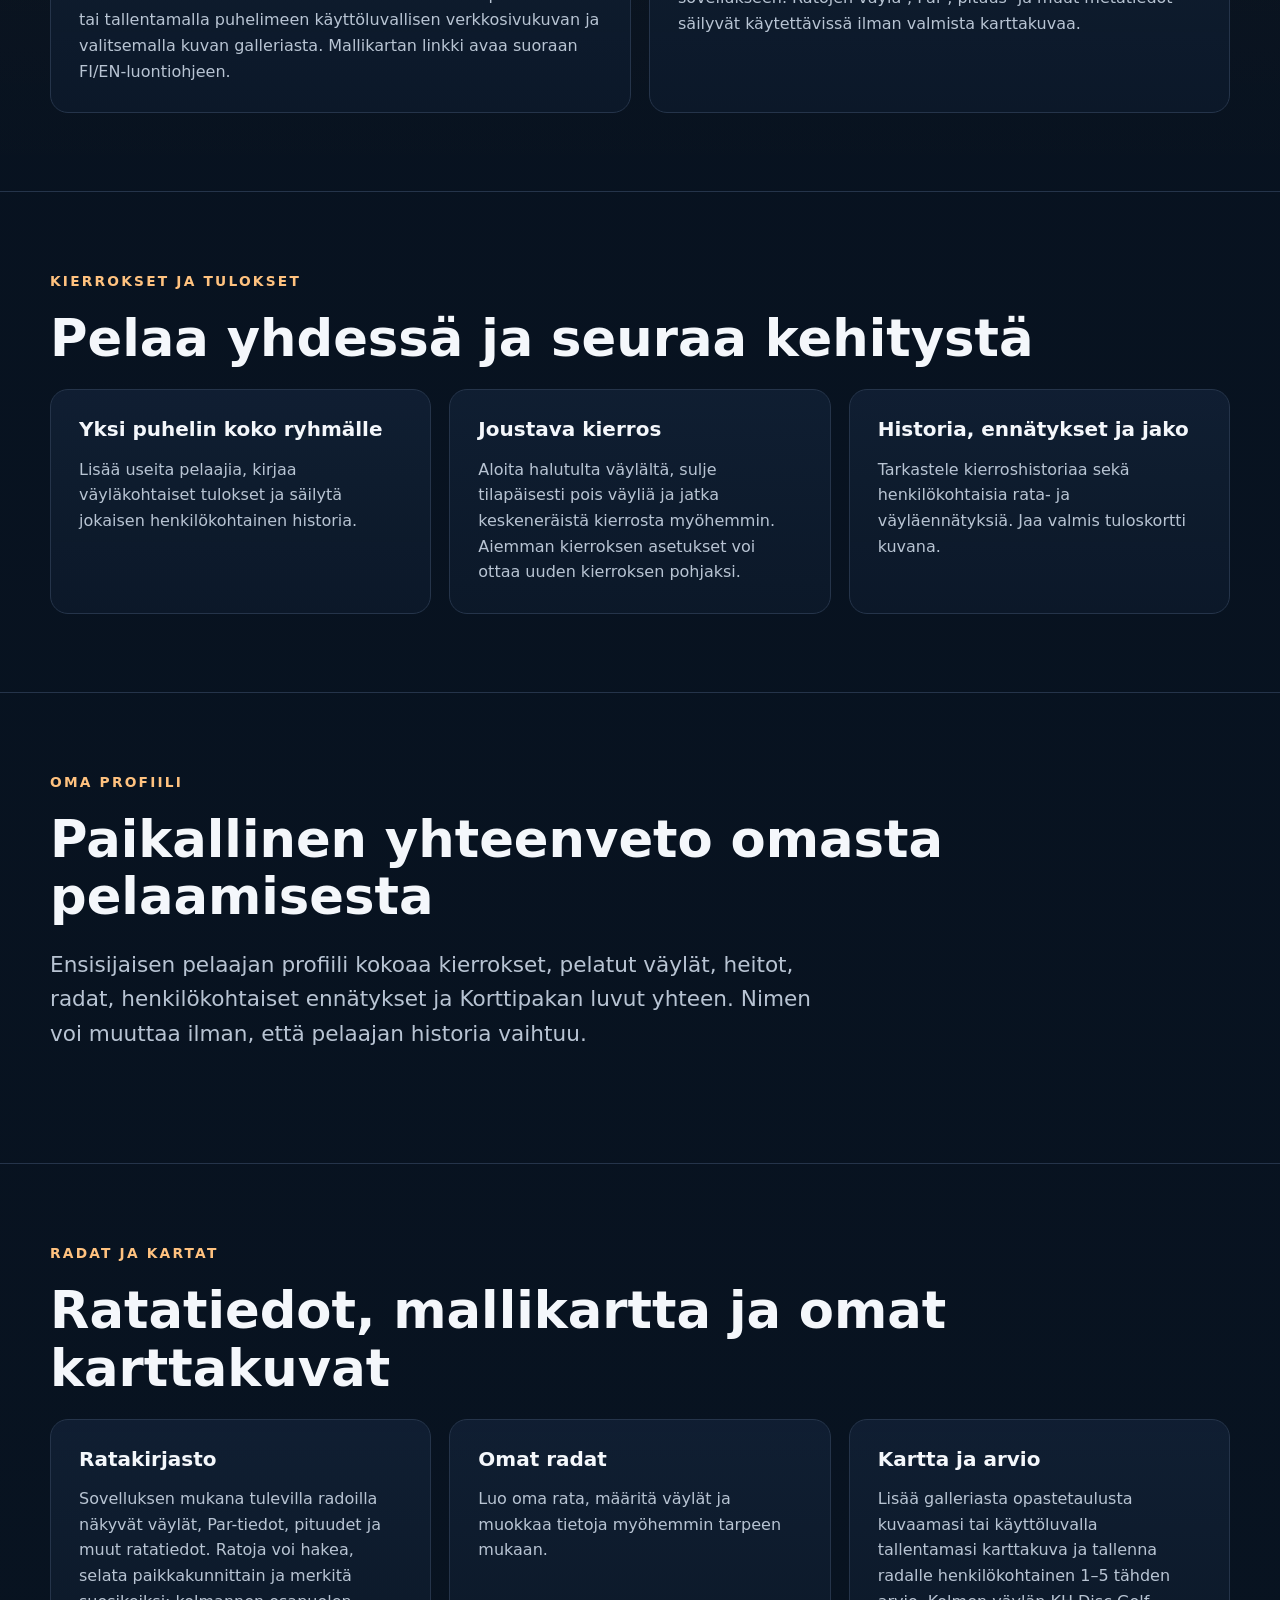
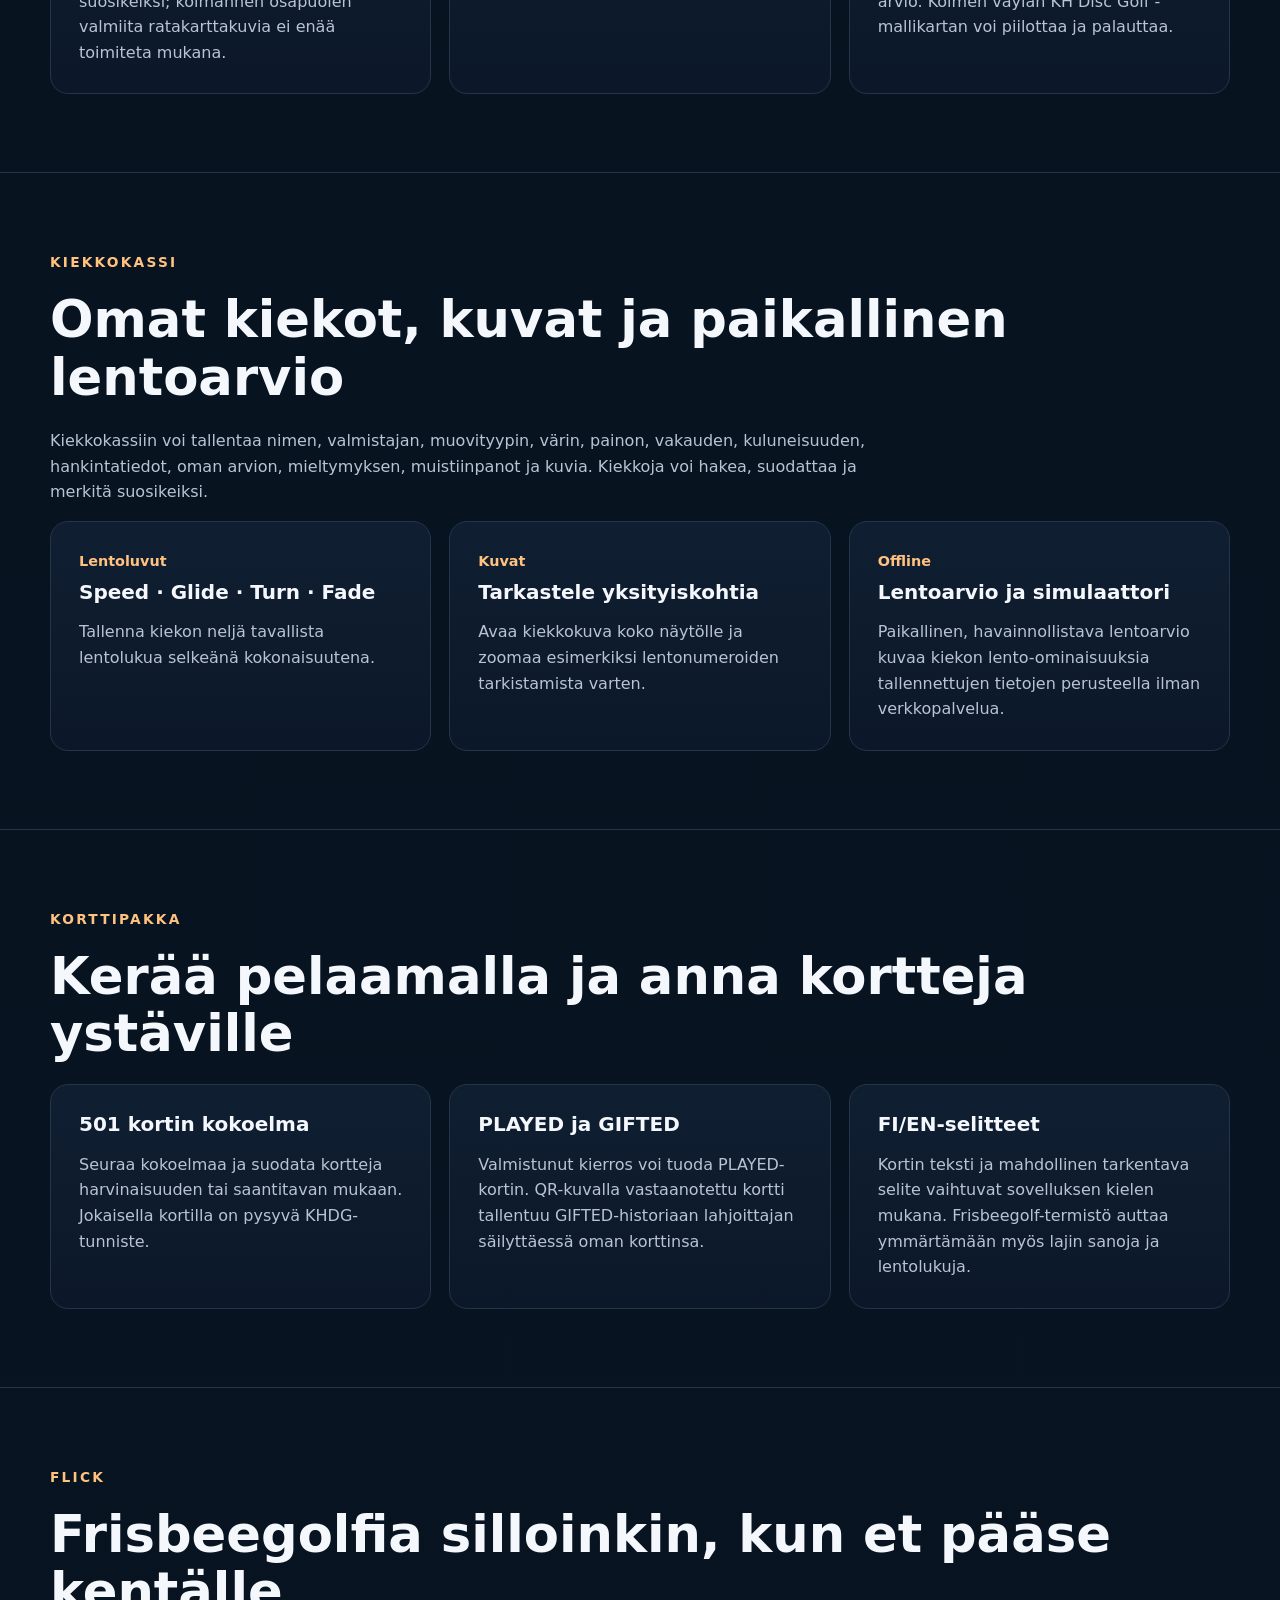
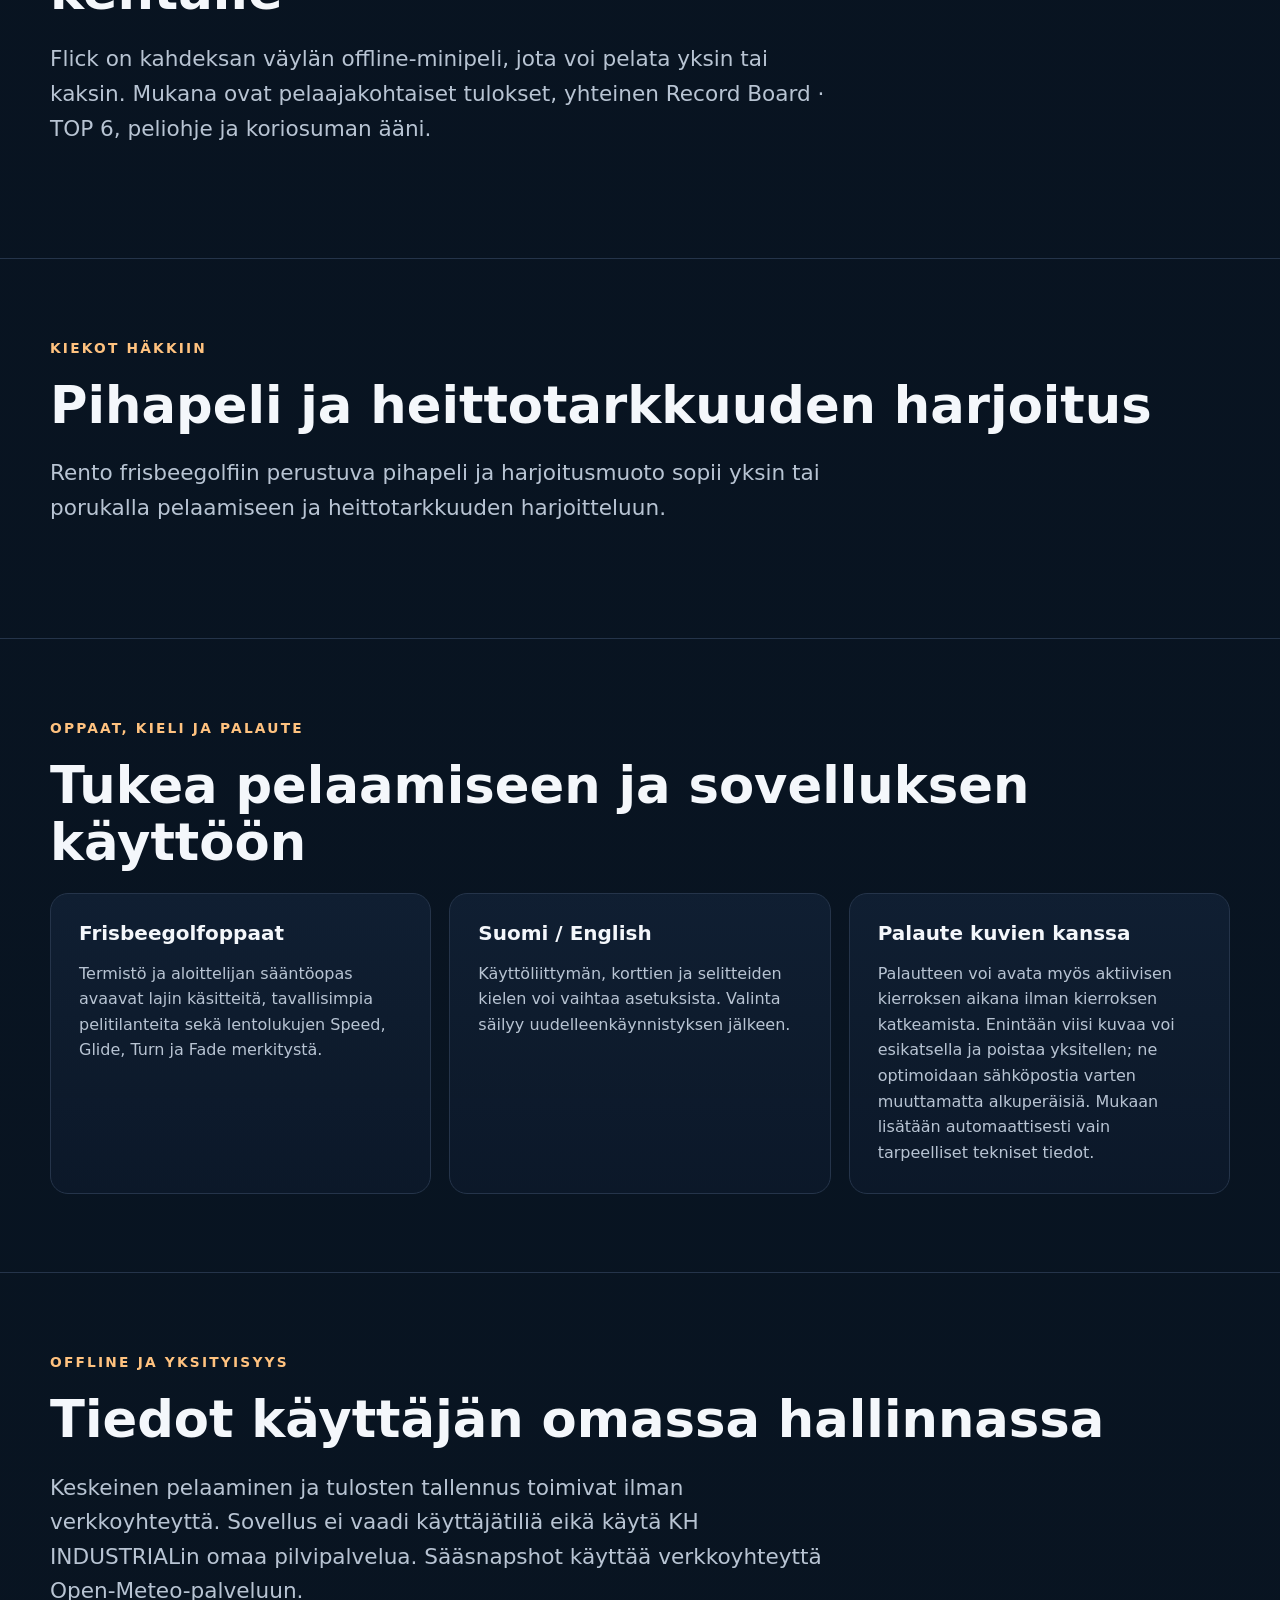
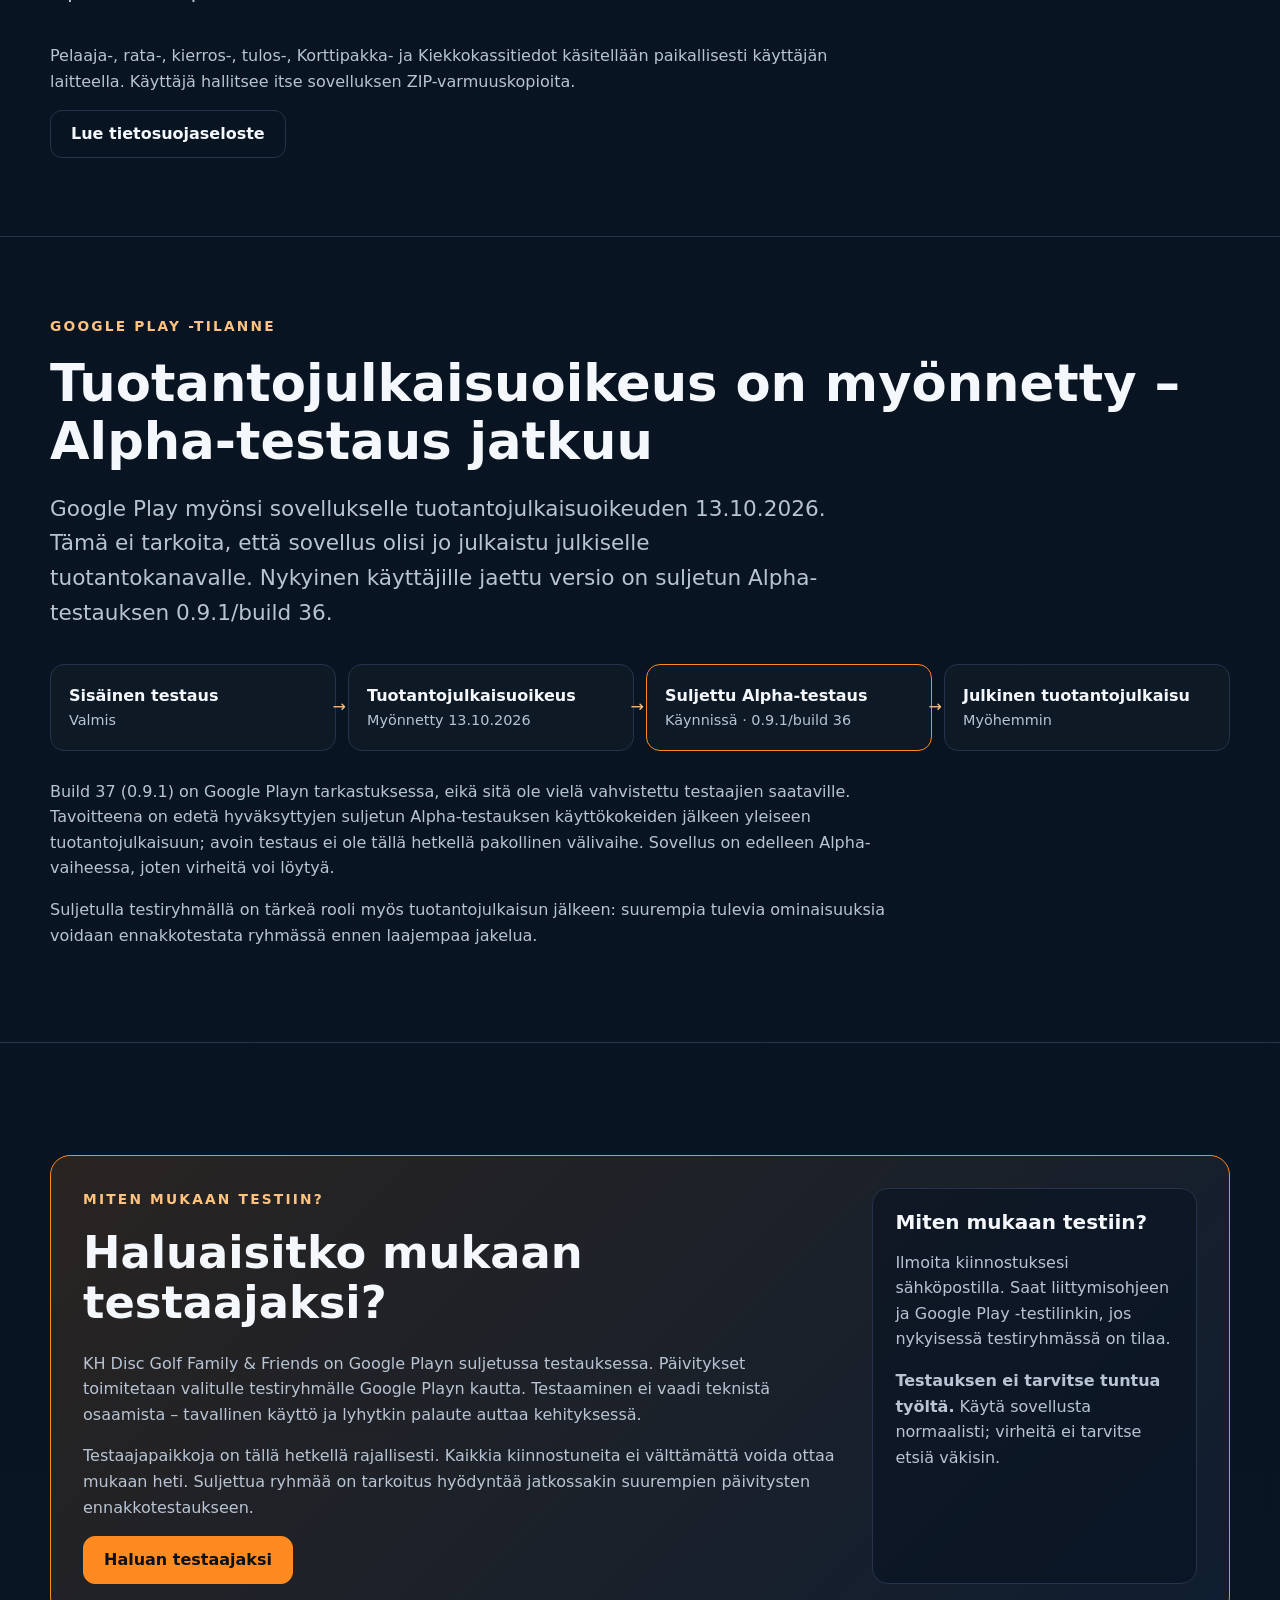
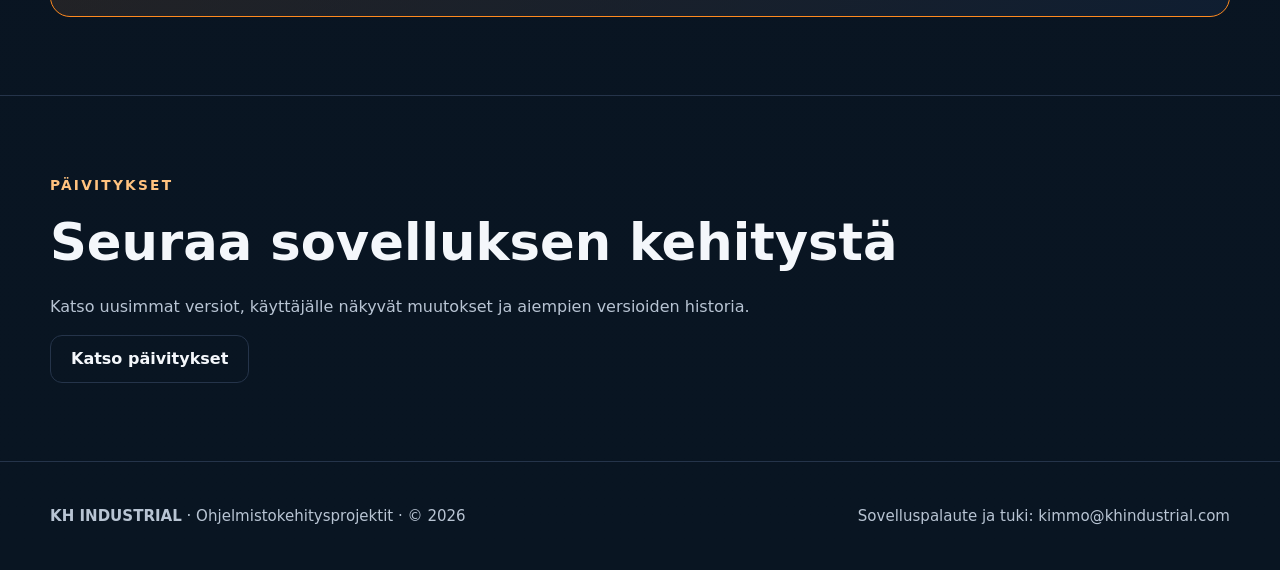
==== commit 435ee126: "docs: update Disc Golf 0.9.1 release status" ====
--- a/kh-disc-golf/index.html
+++ b/kh-disc-golf/index.html
@@ -45,7 +45,7 @@
   <section class="section upcoming-release" id="latest-version">
     <div class="wrap">
       <span class="status">Versio 0.9.1</span>
-      <div class="eyebrow">Uusin testiversio</div>
+      <div class="eyebrow">Nykyinen Google Play Alpha -versio</div>
       <h2>KH Disc Golf 0.9.1 – enemmän kuin koskaan!</h2>
       <p class="lead"><strong>Heitä. Mittaa. Haasta kaverit. Kehity.</strong> Versiossa 0.9.0 alkanut suuri uudistus toi sovellukseen kokonaan uuden tavan harjoitella. Android-käynnistyskorjauksen sisältävä julkaisu 36 (0.9.1) toi ominaisuudet valitulle testiryhmälle Google Playn suljettuun Alpha-testaukseen; Playn viimeisin päivityspäivä on 15.10.2026.</p>
       <div class="upcoming-grid">
@@ -56,19 +56,21 @@
         <article class="card upcoming-card"><div class="kicker">Historia ja jako</div><h3>Palaa heittoihin ja seuraa kehitystä</h3><p>Harjoitushistoria kokoaa harjoitukset, mittauskierrokset, heitot ja analyysit. Valmiin harjoitustuloksen voi esikatsella ja jakaa.</p></article>
         <article class="card upcoming-card"><div class="kicker">Selkeämpi ratakierros</div><h3>Aloita kierros entistä sujuvammin</h3><p>Tiivistetty kierrosnäkymä sekä uudistettu kierroksen aloitus ja pelaajavalinta pitävät huomion pelaamisessa.</p></article>
         <article class="card upcoming-card"><div class="kicker">Sisäinen käyttöopas</div><h3>Ohjeet mukana suomeksi ja englanniksi</h3><p>Päivitetty käyttöopas neuvoo kierrokset, GPS-mittauksen, harjoittelun, ennätykset ja yhteiset pelit vaihe vaiheelta.</p></article>
+        <article class="card upcoming-card"><div class="kicker">Toimintavarmuus</div><h3>Harjoittelu ja GPS toimivat luotettavammin</h3><p>Harjoitusten elinkaarta, GPS-toimintoja, käytettävyyttä ja ohjeita on korjattu ja parannettu.</p></article>
       </div>
     </div>
   </section>
 
   <section class="section upcoming-release" id="in-testing">
     <div class="wrap">
-      <span class="status">Kehitteillä / In testing</span>
-      <div class="eyebrow">Suunniteltu 0.9.2 · ei julkaistu</div>
-      <h2>Harjoittelun sijaintioikeuksien jatkokehitys</h2>
-      <p class="lead">Paikallisen TESTI build 38:n muutoksia kenttätestataan edelleen. Build 38 ei ole Google Play -julkaisu, eikä versiolle 0.9.2 ole ilmoitettu julkaisupäivää.</p>
+      <span class="status">Versio 0.9.1 · build 37</span>
+      <div class="eyebrow">Google Playn tarkastuksessa · ei vielä testaajien saatavilla</div>
+      <h2>Mallikartta ja ajantasainen ratakarttamalli</h2>
+      <p class="lead">Build 37 on rakennettu, ladattu Google Playhin ja lähetetty tarkastukseen 2.11.2026. Sitä ei ole vielä vahvistettu testaajien saataville, joten nykyinen Play Alpha -versio on edelleen build 36.</p>
       <div class="upcoming-grid">
-        <article class="card upcoming-card featured"><div class="kicker">Kehitteillä / In testing</div><h3>Harjoittelun kävelymatkan sijaintioikeudet</h3><p>Sijaintioikeuksien käsittelyä harjoittelun kävelymatkan seurannassa varmistetaan eri Android-laitteilla ja käyttötilanteissa.</p></article>
-        <article class="card upcoming-card"><div class="kicker">Kenttätestaus</div><h3>Toimivuus varmistetaan ulkona</h3><p>Oikeuksien myöntäminen, estäminen ja uudelleen yrittäminen testataan ennen mahdollista myöhempää julkaisua.</p></article>
+        <article class="card upcoming-card featured"><div class="kicker">KH Disc Golf -mallikartta</div><h3>Kolmen väylän esimerkki Ratakirjastossa</h3><p>Uuden mallikartan voi avata, zoomata ja panoroida. Sen voi piilottaa ja palauttaa, eikä sitä voi pelata tai poistaa tavallisen ratatiedon tavoin.</p></article>
+        <article class="card upcoming-card"><div class="kicker">Oma ratakartta</div><h3>Kuva opastetaulusta tai sallittu verkkosivukuva</h3><p>Oman karttakuvan voi hankkia kuvaamalla radan opastetaulun tai tallentamalla puhelimeen käyttöluvallisen verkkosivukuvan ja valitsemalla kuvan galleriasta. Mallikartan linkki avaa suoraan FI/EN-luontiohjeen.</p></article>
+        <article class="card upcoming-card"><div class="kicker">Kartta-aineistot</div><h3>12 kolmannen osapuolen kuvaa on poistettu</h3><p>Aiemmin sisällytetyt ratakarttakuvat eivät enää kuulu sovellukseen. Ratojen väylä-, Par-, pituus- ja muut metatiedot säilyvät käytettävissä ilman valmista karttakuvaa.</p></article>
       </div>
     </div>
   </section>
@@ -91,11 +93,11 @@
   </div></section>
 
   <section class="section"><div class="wrap">
-    <div class="eyebrow">Radat ja kartat</div><h2>Valmiit radat ja omat ratakokonaisuudet</h2>
+    <div class="eyebrow">Radat ja kartat</div><h2>Ratatiedot, mallikartta ja omat karttakuvat</h2>
     <div class="grid">
-      <article class="card"><h3>Ratakirjasto</h3><p>Sovelluksen mukana tulevilla radoilla näkyvät väylät, Par-tiedot, pituudet ja ratakartat. Ratoja voi hakea, selata paikkakunnittain ja merkitä suosikeiksi.</p></article>
+      <article class="card"><h3>Ratakirjasto</h3><p>Sovelluksen mukana tulevilla radoilla näkyvät väylät, Par-tiedot, pituudet ja muut ratatiedot. Ratoja voi hakea, selata paikkakunnittain ja merkitä suosikeiksi; kolmannen osapuolen valmiita ratakarttakuvia ei enää toimiteta mukana.</p></article>
       <article class="card"><h3>Omat radat</h3><p>Luo oma rata, määritä väylät ja muokkaa tietoja myöhemmin tarpeen mukaan.</p></article>
-      <article class="card"><h3>Kartta ja arvio</h3><p>Lisää oma karttakuva ja tallenna radalle henkilökohtainen 1–5 tähden arvio.</p></article>
+      <article class="card"><h3>Kartta ja arvio</h3><p>Lisää galleriasta opastetaulusta kuvaamasi tai käyttöluvalla tallentamasi karttakuva ja tallenna radalle henkilökohtainen 1–5 tähden arvio. Kolmen väylän KH Disc Golf -mallikartan voi piilottaa ja palauttaa.</p></article>
     </div>
   </div></section>
 
@@ -153,7 +155,8 @@
       <li class="active"><strong>Suljettu Alpha-testaus</strong><span>Käynnissä · 0.9.1/build 36</span></li>
       <li><strong>Julkinen tuotantojulkaisu</strong><span>Myöhemmin</span></li>
     </ol>
-    <p class="section-copy">Julkisen tuotantojulkaisun ajankohta päätetään myöhemmin kehityksen ja suljetusta testauksesta saatavien kokemusten perusteella. Testipaikkoja on rajallisesti, mutta uusia kiinnostuneita voidaan ottaa mukaan tilanteen mukaan.</p>
+    <p class="section-copy">Build 37 (0.9.1) on Google Playn tarkastuksessa, eikä sitä ole vielä vahvistettu testaajien saataville. Tavoitteena on edetä hyväksyttyjen suljetun Alpha-testauksen käyttökokeiden jälkeen yleiseen tuotantojulkaisuun; avoin testaus ei ole tällä hetkellä pakollinen välivaihe. Sovellus on edelleen Alpha-vaiheessa, joten virheitä voi löytyä.</p>
+    <p class="section-copy">Suljetulla testiryhmällä on tärkeä rooli myös tuotantojulkaisun jälkeen: suurempia tulevia ominaisuuksia voidaan ennakkotestata ryhmässä ennen laajempaa jakelua.</p>
   </div></section>
 
   <section class="section"><div class="wrap">
@@ -161,7 +164,7 @@
       <div>
         <div class="eyebrow">Miten mukaan testiin?</div><h2 id="tester-heading">Haluaisitko mukaan testaajaksi?</h2>
         <p>KH Disc Golf Family &amp; Friends on Google Playn suljetussa testauksessa. Päivitykset toimitetaan valitulle testiryhmälle Google Playn kautta. Testaaminen ei vaadi teknistä osaamista – tavallinen käyttö ja lyhytkin palaute auttaa kehityksessä.</p>
-        <p>Testaajapaikkoja on tällä hetkellä rajallisesti. Kaikkia kiinnostuneita ei välttämättä voida ottaa mukaan heti, mutta kiinnostuksensa ilmoittaneet voidaan huomioida myöhemmässä avoimessa testauksessa.</p>
+        <p>Testaajapaikkoja on tällä hetkellä rajallisesti. Kaikkia kiinnostuneita ei välttämättä voida ottaa mukaan heti. Suljettua ryhmää on tarkoitus hyödyntää jatkossakin suurempien päivitysten ennakkotestaukseen.</p>
         <a class="btn btn-primary" href="mailto:kimmo@khindustrial.com?subject=Haluan%20KH%20Disc%20Golf%20-testaajaksi">Haluan testaajaksi</a>
       </div>
       <div class="tester-timing"><h3>Miten mukaan testiin?</h3><p>Ilmoita kiinnostuksesi sähköpostilla. Saat liittymisohjeen ja Google Play -testilinkin, jos nykyisessä testiryhmässä on tilaa.</p><p><strong>Testauksen ei tarvitse tuntua työltä.</strong> Käytä sovellusta normaalisti; virheitä ei tarvitse etsiä väkisin.</p></div>
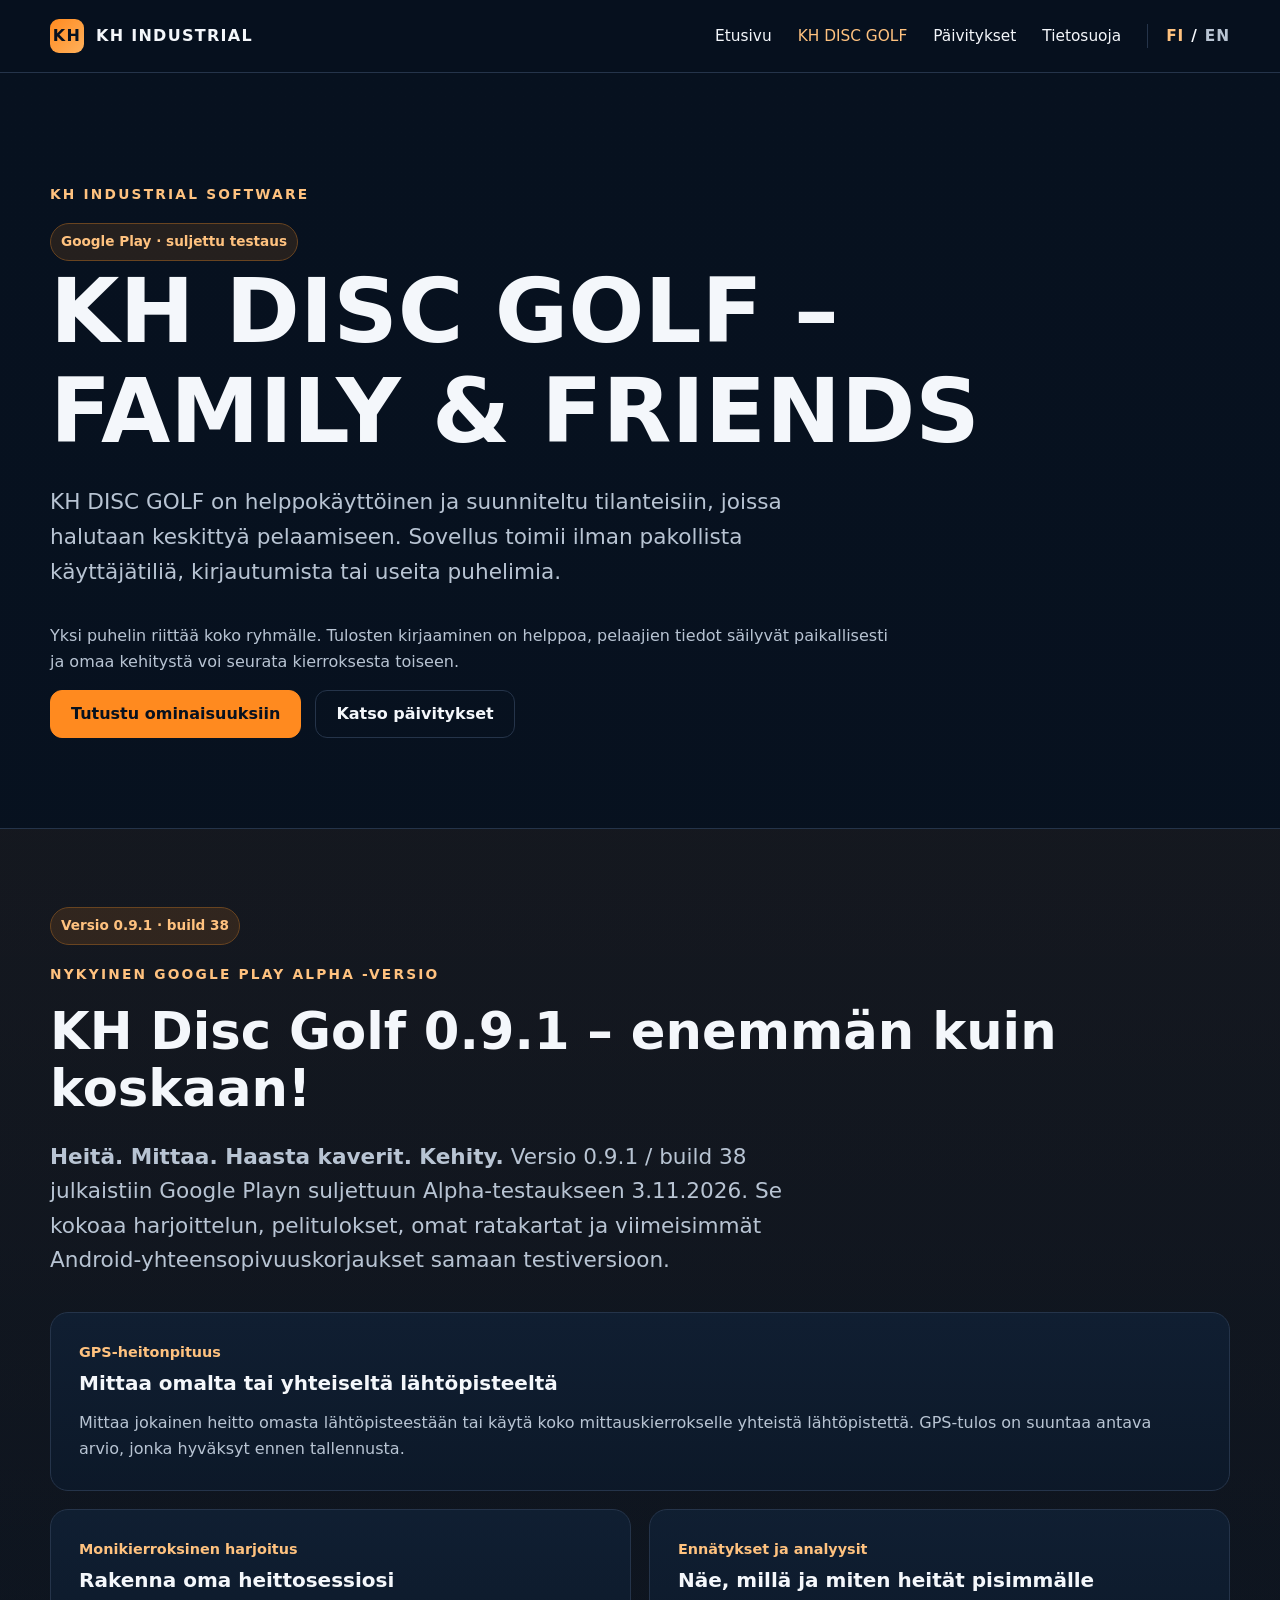
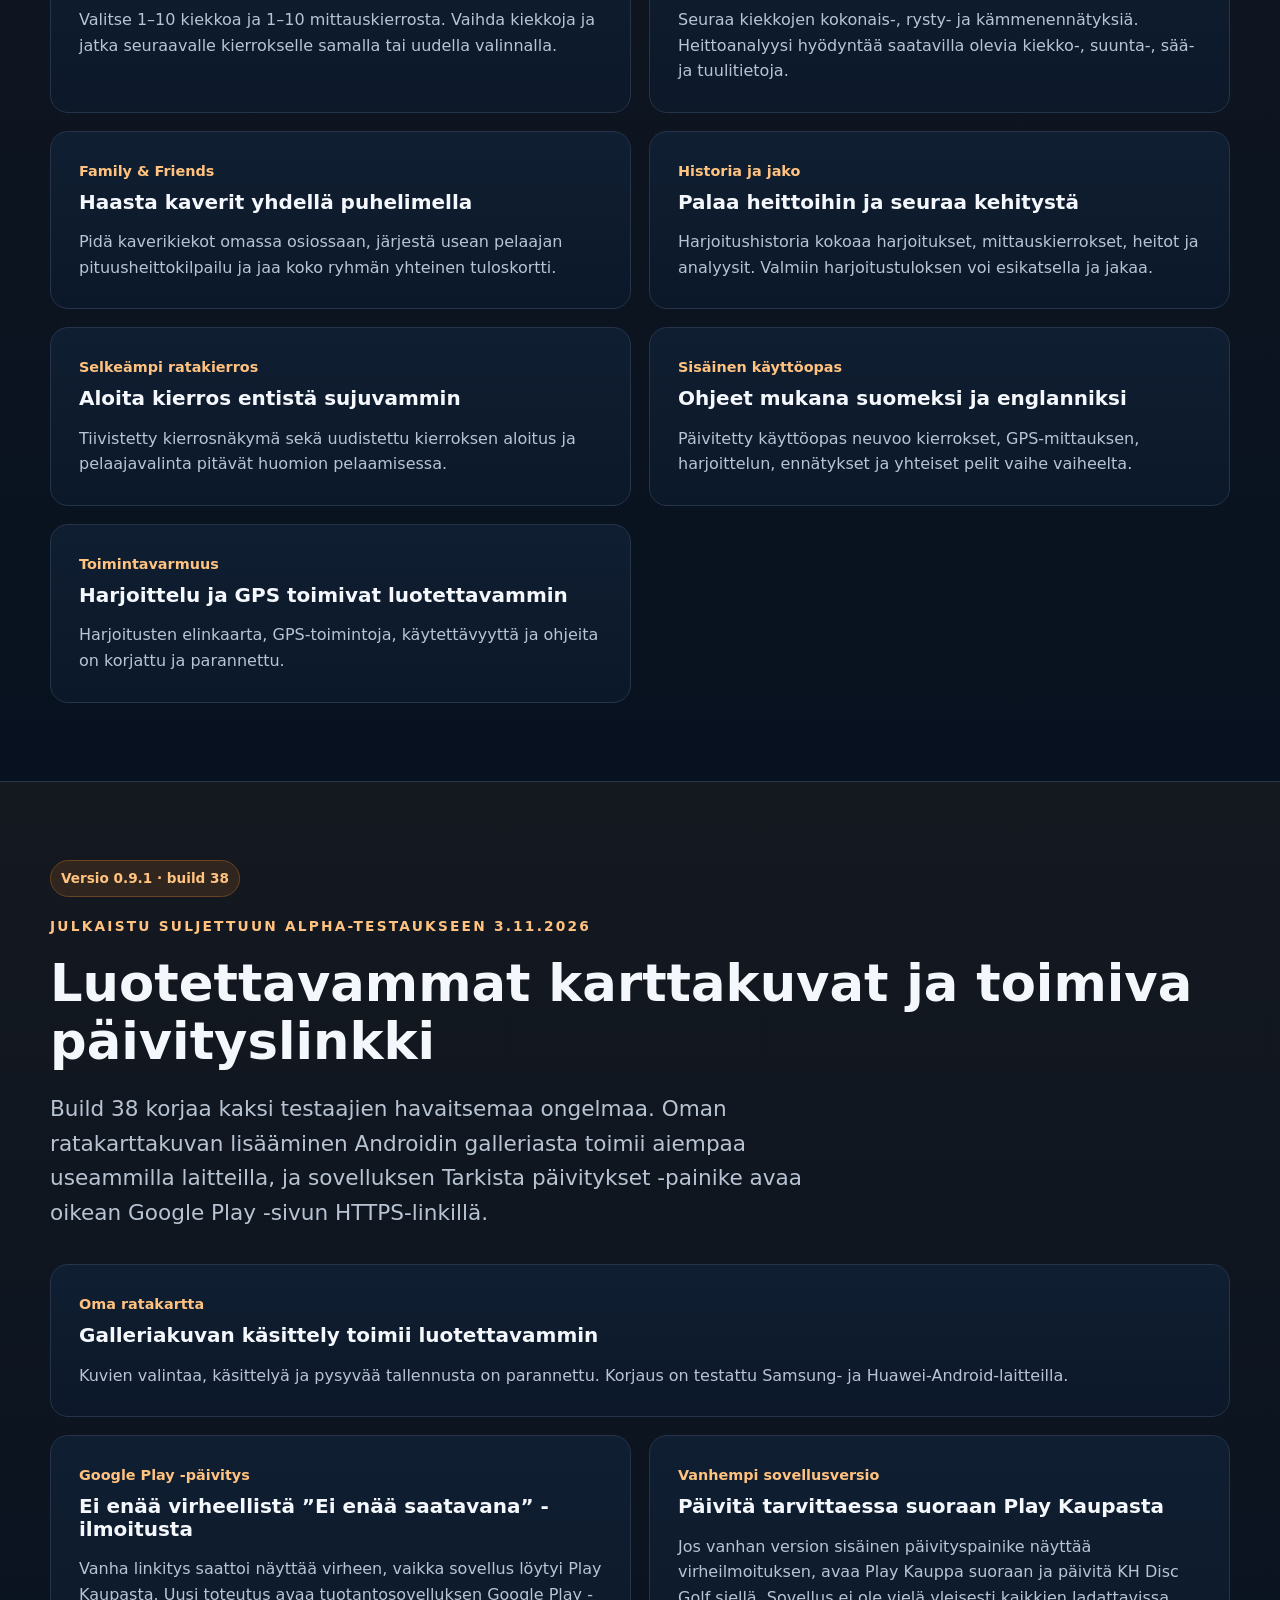
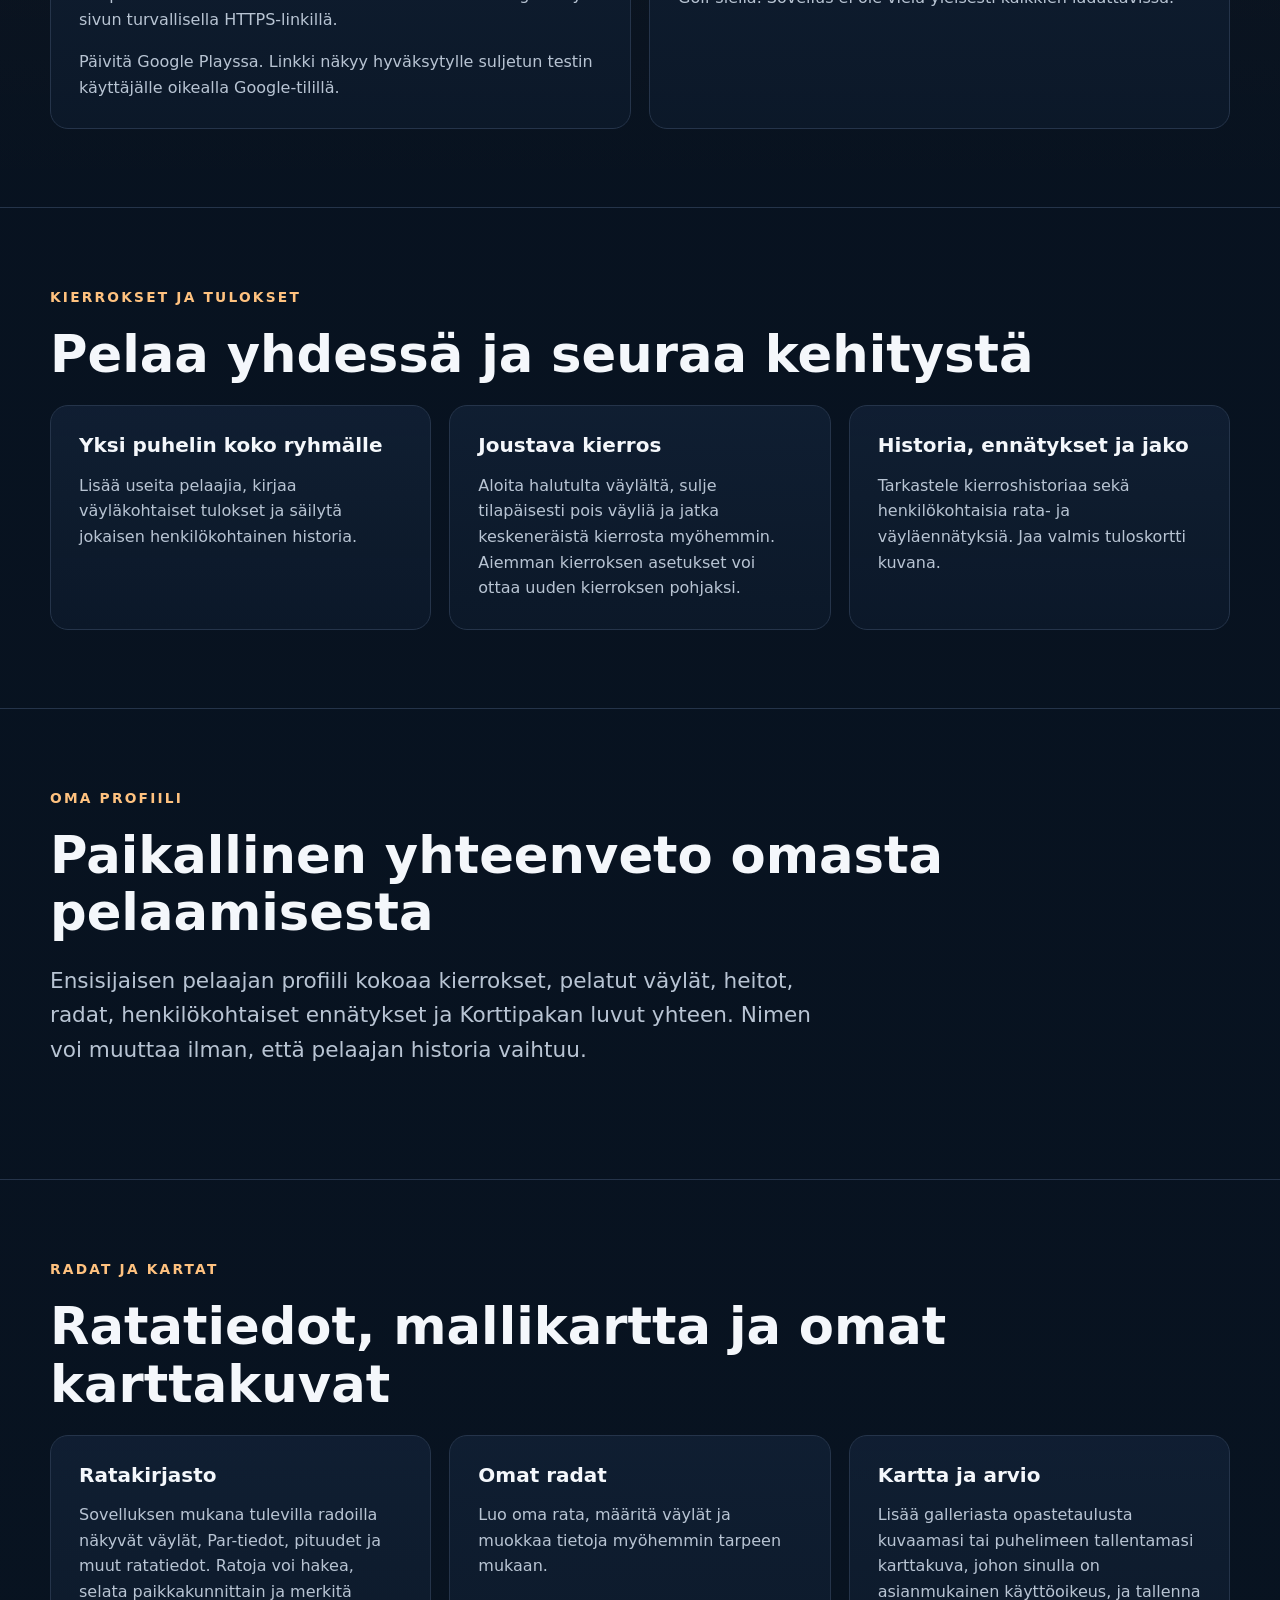
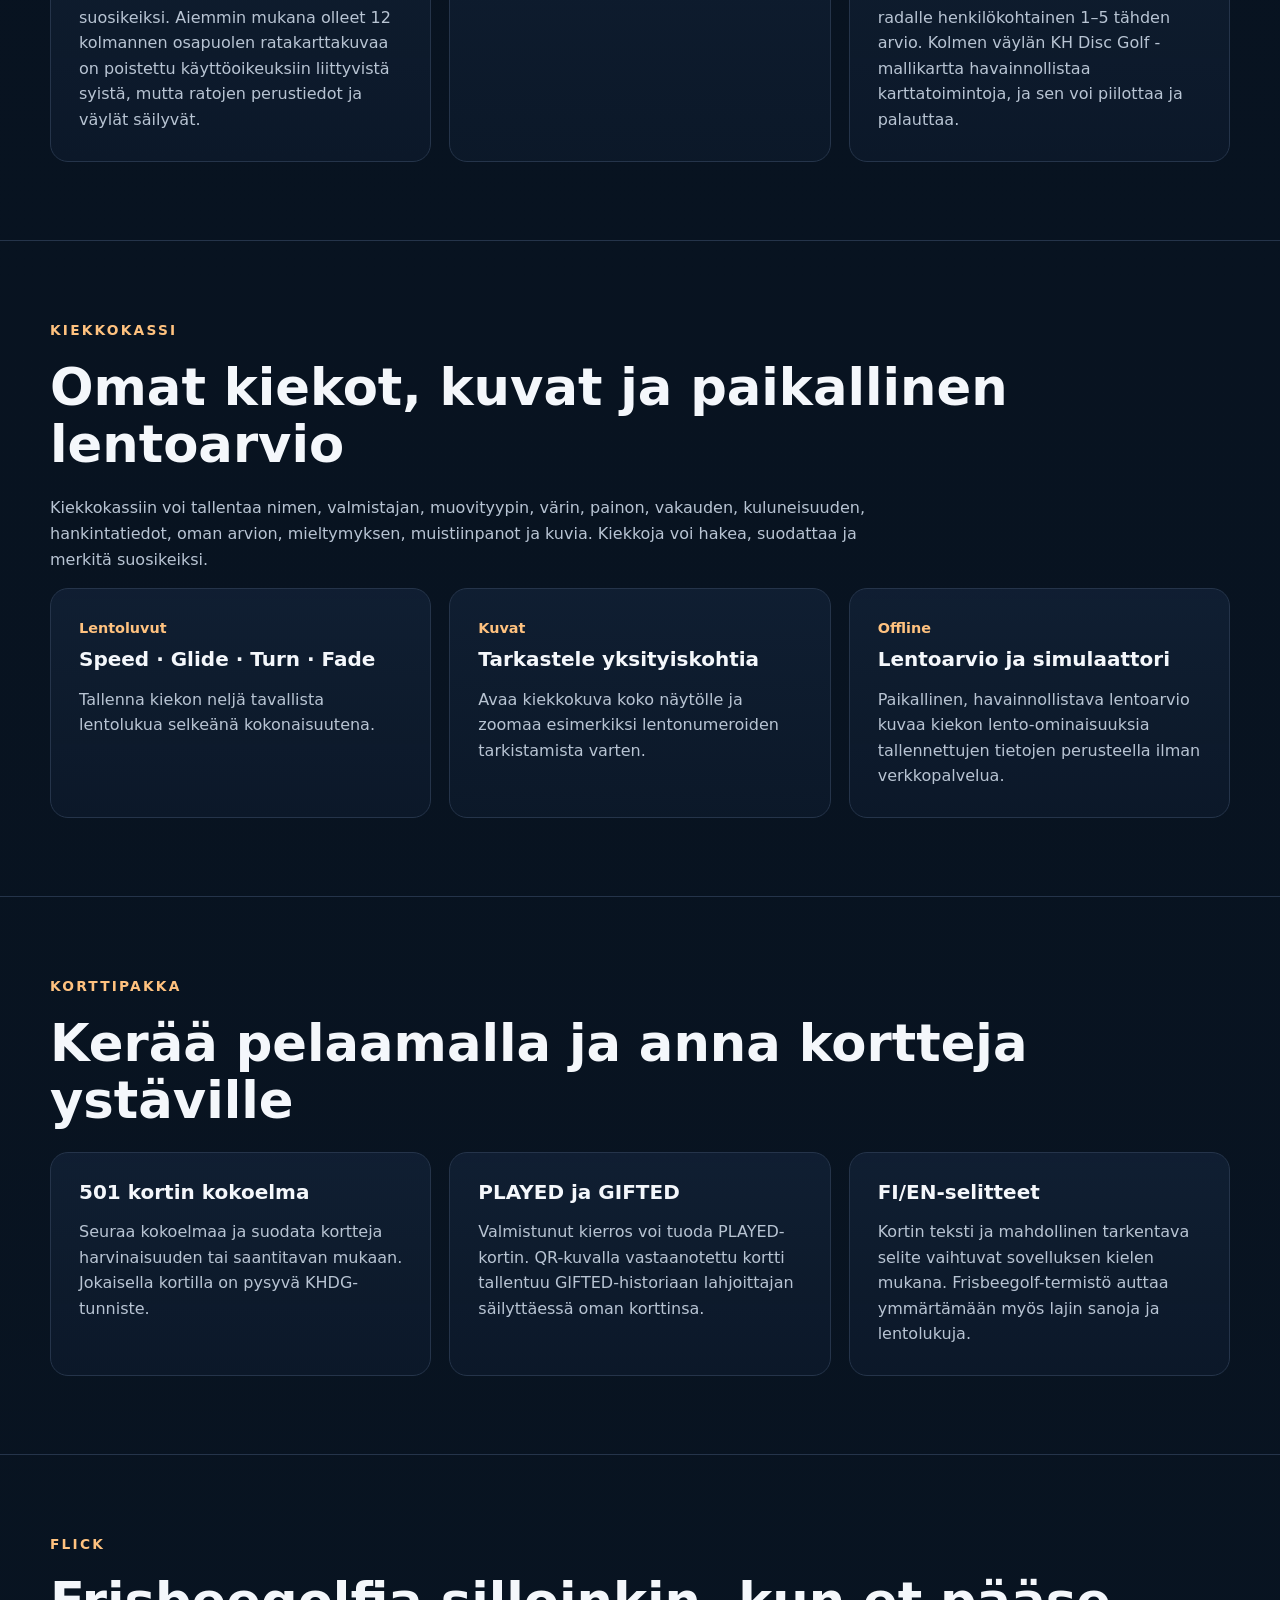
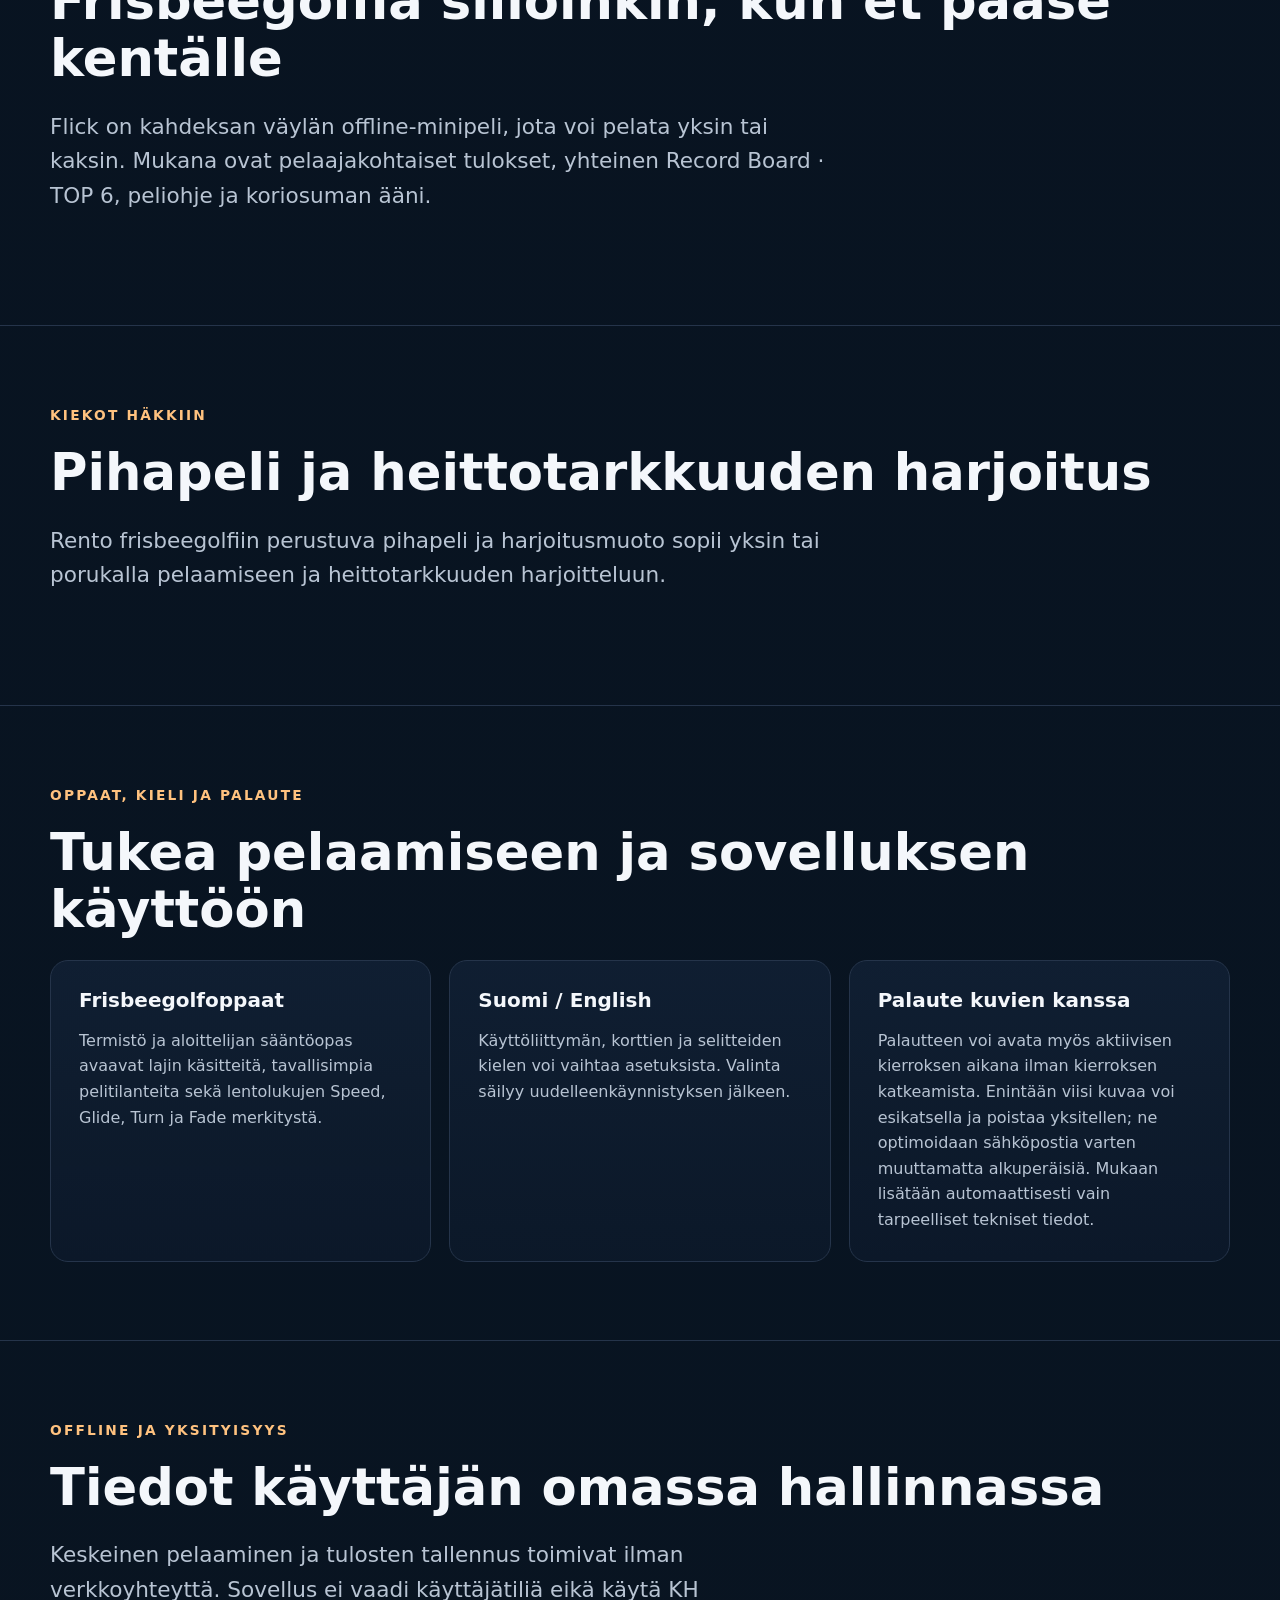
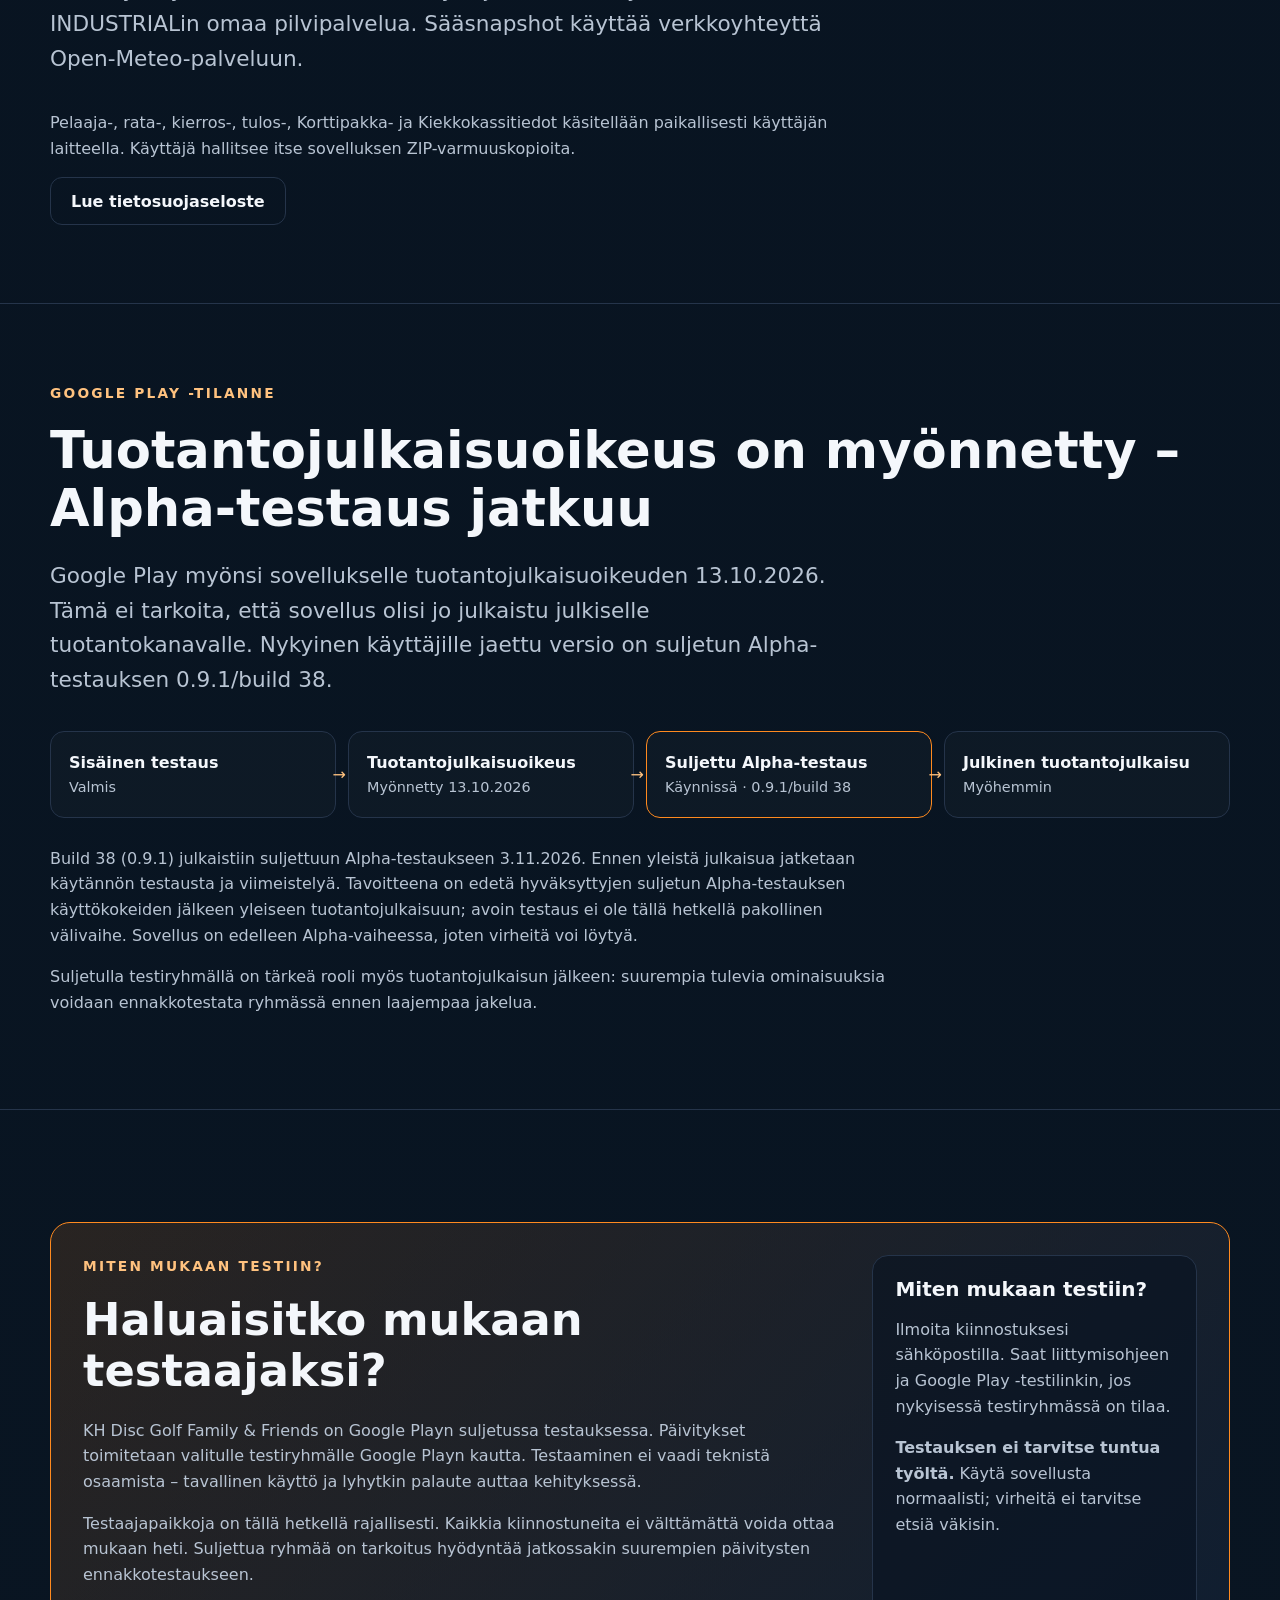
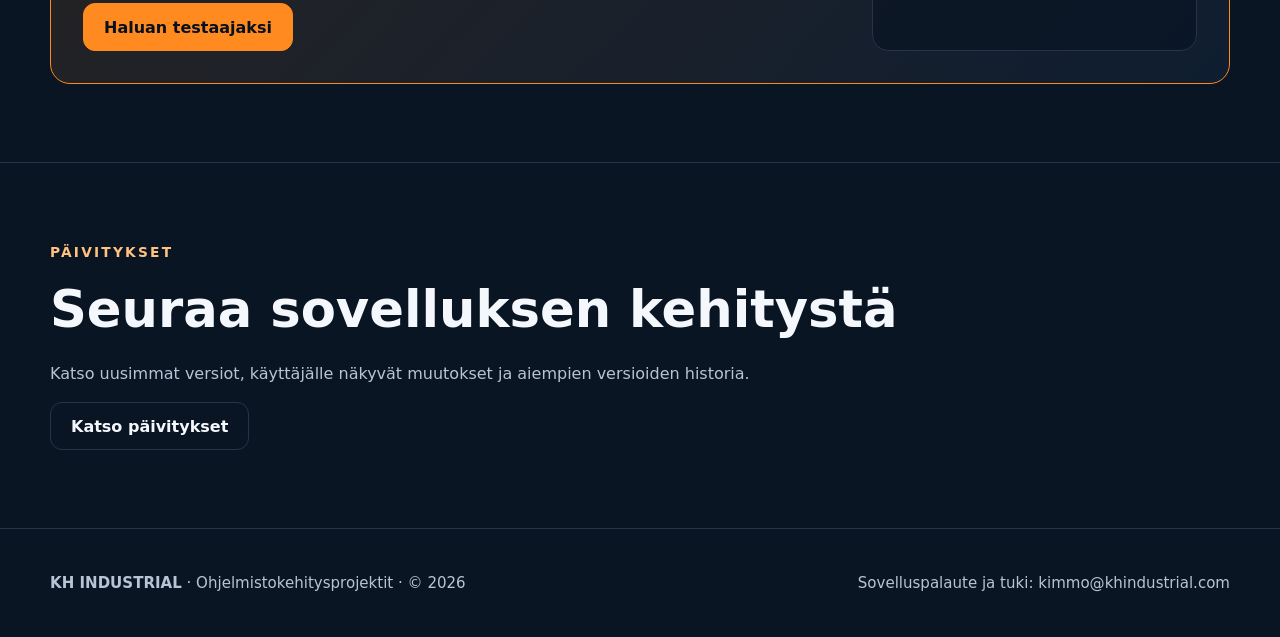
==== commit c8f9e27f: "docs: prepare KH Disc Golf 0.9.1 build 38 release pages" ====
--- a/kh-disc-golf/index.html
+++ b/kh-disc-golf/index.html
@@ -44,10 +44,10 @@
 
   <section class="section upcoming-release" id="latest-version">
     <div class="wrap">
-      <span class="status">Versio 0.9.1</span>
+      <span class="status">Versio 0.9.1 · build 38</span>
       <div class="eyebrow">Nykyinen Google Play Alpha -versio</div>
       <h2>KH Disc Golf 0.9.1 – enemmän kuin koskaan!</h2>
-      <p class="lead"><strong>Heitä. Mittaa. Haasta kaverit. Kehity.</strong> Versiossa 0.9.0 alkanut suuri uudistus toi sovellukseen kokonaan uuden tavan harjoitella. Android-käynnistyskorjauksen sisältävä julkaisu 36 (0.9.1) toi ominaisuudet valitulle testiryhmälle Google Playn suljettuun Alpha-testaukseen; Playn viimeisin päivityspäivä on 15.10.2026.</p>
+      <p class="lead"><strong>Heitä. Mittaa. Haasta kaverit. Kehity.</strong> Versio 0.9.1 / build 38 julkaistiin Google Playn suljettuun Alpha-testaukseen 3.11.2026. Se kokoaa harjoittelun, pelitulokset, omat ratakartat ja viimeisimmät Android-yhteensopivuuskorjaukset samaan testiversioon.</p>
       <div class="upcoming-grid">
         <article class="card upcoming-card featured"><div class="kicker">GPS-heitonpituus</div><h3>Mittaa omalta tai yhteiseltä lähtöpisteeltä</h3><p>Mittaa jokainen heitto omasta lähtöpisteestään tai käytä koko mittauskierrokselle yhteistä lähtöpistettä. GPS-tulos on suuntaa antava arvio, jonka hyväksyt ennen tallennusta.</p></article>
         <article class="card upcoming-card"><div class="kicker">Monikierroksinen harjoitus</div><h3>Rakenna oma heittosessiosi</h3><p>Valitse 1–10 kiekkoa ja 1–10 mittauskierrosta. Vaihda kiekkoja ja jatka seuraavalle kierrokselle samalla tai uudella valinnalla.</p></article>
@@ -63,14 +63,14 @@
 
   <section class="section upcoming-release" id="in-testing">
     <div class="wrap">
-      <span class="status">Versio 0.9.1 · build 37</span>
-      <div class="eyebrow">Google Playn tarkastuksessa · ei vielä testaajien saatavilla</div>
-      <h2>Mallikartta ja ajantasainen ratakarttamalli</h2>
-      <p class="lead">Build 37 on rakennettu, ladattu Google Playhin ja lähetetty tarkastukseen 2.11.2026. Sitä ei ole vielä vahvistettu testaajien saataville, joten nykyinen Play Alpha -versio on edelleen build 36.</p>
+      <span class="status">Versio 0.9.1 · build 38</span>
+      <div class="eyebrow">Julkaistu suljettuun Alpha-testaukseen 3.11.2026</div>
+      <h2>Luotettavammat karttakuvat ja toimiva päivityslinkki</h2>
+      <p class="lead">Build 38 korjaa kaksi testaajien havaitsemaa ongelmaa. Oman ratakarttakuvan lisääminen Androidin galleriasta toimii aiempaa useammilla laitteilla, ja sovelluksen Tarkista päivitykset -painike avaa oikean Google Play -sivun HTTPS-linkillä.</p>
       <div class="upcoming-grid">
-        <article class="card upcoming-card featured"><div class="kicker">KH Disc Golf -mallikartta</div><h3>Kolmen väylän esimerkki Ratakirjastossa</h3><p>Uuden mallikartan voi avata, zoomata ja panoroida. Sen voi piilottaa ja palauttaa, eikä sitä voi pelata tai poistaa tavallisen ratatiedon tavoin.</p></article>
-        <article class="card upcoming-card"><div class="kicker">Oma ratakartta</div><h3>Kuva opastetaulusta tai sallittu verkkosivukuva</h3><p>Oman karttakuvan voi hankkia kuvaamalla radan opastetaulun tai tallentamalla puhelimeen käyttöluvallisen verkkosivukuvan ja valitsemalla kuvan galleriasta. Mallikartan linkki avaa suoraan FI/EN-luontiohjeen.</p></article>
-        <article class="card upcoming-card"><div class="kicker">Kartta-aineistot</div><h3>12 kolmannen osapuolen kuvaa on poistettu</h3><p>Aiemmin sisällytetyt ratakarttakuvat eivät enää kuulu sovellukseen. Ratojen väylä-, Par-, pituus- ja muut metatiedot säilyvät käytettävissä ilman valmista karttakuvaa.</p></article>
+        <article class="card upcoming-card featured"><div class="kicker">Oma ratakartta</div><h3>Galleriakuvan käsittely toimii luotettavammin</h3><p>Kuvien valintaa, käsittelyä ja pysyvää tallennusta on parannettu. Korjaus on testattu Samsung- ja Huawei-Android-laitteilla.</p></article>
+        <article class="card upcoming-card"><div class="kicker">Google Play -päivitys</div><h3>Ei enää virheellistä ”Ei enää saatavana” -ilmoitusta</h3><p>Vanha linkitys saattoi näyttää virheen, vaikka sovellus löytyi Play Kaupasta. Uusi toteutus avaa tuotantosovelluksen Google Play -sivun turvallisella HTTPS-linkillä.</p><p><a href="https://play.google.com/store/apps/details?id=com.khindustrial.discgolf.familyfriends">Päivitä Google Playssa</a>. Linkki näkyy hyväksytylle suljetun testin käyttäjälle oikealla Google-tilillä.</p></article>
+        <article class="card upcoming-card"><div class="kicker">Vanhempi sovellusversio</div><h3>Päivitä tarvittaessa suoraan Play Kaupasta</h3><p>Jos vanhan version sisäinen päivityspainike näyttää virheilmoituksen, avaa Play Kauppa suoraan ja päivitä KH Disc Golf siellä. Sovellus ei ole vielä yleisesti kaikkien ladattavissa.</p></article>
       </div>
     </div>
   </section>
@@ -95,9 +95,9 @@
   <section class="section"><div class="wrap">
     <div class="eyebrow">Radat ja kartat</div><h2>Ratatiedot, mallikartta ja omat karttakuvat</h2>
     <div class="grid">
-      <article class="card"><h3>Ratakirjasto</h3><p>Sovelluksen mukana tulevilla radoilla näkyvät väylät, Par-tiedot, pituudet ja muut ratatiedot. Ratoja voi hakea, selata paikkakunnittain ja merkitä suosikeiksi; kolmannen osapuolen valmiita ratakarttakuvia ei enää toimiteta mukana.</p></article>
+      <article class="card"><h3>Ratakirjasto</h3><p>Sovelluksen mukana tulevilla radoilla näkyvät väylät, Par-tiedot, pituudet ja muut ratatiedot. Ratoja voi hakea, selata paikkakunnittain ja merkitä suosikeiksi. Aiemmin mukana olleet 12 kolmannen osapuolen ratakarttakuvaa on poistettu käyttöoikeuksiin liittyvistä syistä, mutta ratojen perustiedot ja väylät säilyvät.</p></article>
       <article class="card"><h3>Omat radat</h3><p>Luo oma rata, määritä väylät ja muokkaa tietoja myöhemmin tarpeen mukaan.</p></article>
-      <article class="card"><h3>Kartta ja arvio</h3><p>Lisää galleriasta opastetaulusta kuvaamasi tai käyttöluvalla tallentamasi karttakuva ja tallenna radalle henkilökohtainen 1–5 tähden arvio. Kolmen väylän KH Disc Golf -mallikartan voi piilottaa ja palauttaa.</p></article>
+      <article class="card"><h3>Kartta ja arvio</h3><p>Lisää galleriasta opastetaulusta kuvaamasi tai puhelimeen tallentamasi karttakuva, johon sinulla on asianmukainen käyttöoikeus, ja tallenna radalle henkilökohtainen 1–5 tähden arvio. Kolmen väylän KH Disc Golf -mallikartta havainnollistaa karttatoimintoja, ja sen voi piilottaa ja palauttaa.</p></article>
     </div>
   </div></section>
 
@@ -148,14 +148,14 @@
 
   <section class="section" id="testing"><div class="wrap">
     <div class="eyebrow">Google Play -tilanne</div><h2>Tuotantojulkaisuoikeus on myönnetty – Alpha-testaus jatkuu</h2>
-    <p class="lead">Google Play myönsi sovellukselle tuotantojulkaisuoikeuden 13.10.2026. Tämä ei tarkoita, että sovellus olisi jo julkaistu julkiselle tuotantokanavalle. Nykyinen käyttäjille jaettu versio on suljetun Alpha-testauksen 0.9.1/build 36.</p>
+    <p class="lead">Google Play myönsi sovellukselle tuotantojulkaisuoikeuden 13.10.2026. Tämä ei tarkoita, että sovellus olisi jo julkaistu julkiselle tuotantokanavalle. Nykyinen käyttäjille jaettu versio on suljetun Alpha-testauksen 0.9.1/build 38.</p>
     <ol class="progress-list" aria-label="Julkaisun eteneminen">
       <li><strong>Sisäinen testaus</strong><span>Valmis</span></li>
       <li><strong>Tuotantojulkaisuoikeus</strong><span>Myönnetty 13.10.2026</span></li>
-      <li class="active"><strong>Suljettu Alpha-testaus</strong><span>Käynnissä · 0.9.1/build 36</span></li>
+      <li class="active"><strong>Suljettu Alpha-testaus</strong><span>Käynnissä · 0.9.1/build 38</span></li>
       <li><strong>Julkinen tuotantojulkaisu</strong><span>Myöhemmin</span></li>
     </ol>
-    <p class="section-copy">Build 37 (0.9.1) on Google Playn tarkastuksessa, eikä sitä ole vielä vahvistettu testaajien saataville. Tavoitteena on edetä hyväksyttyjen suljetun Alpha-testauksen käyttökokeiden jälkeen yleiseen tuotantojulkaisuun; avoin testaus ei ole tällä hetkellä pakollinen välivaihe. Sovellus on edelleen Alpha-vaiheessa, joten virheitä voi löytyä.</p>
+    <p class="section-copy">Build 38 (0.9.1) julkaistiin suljettuun Alpha-testaukseen 3.11.2026. Ennen yleistä julkaisua jatketaan käytännön testausta ja viimeistelyä. Tavoitteena on edetä hyväksyttyjen suljetun Alpha-testauksen käyttökokeiden jälkeen yleiseen tuotantojulkaisuun; avoin testaus ei ole tällä hetkellä pakollinen välivaihe. Sovellus on edelleen Alpha-vaiheessa, joten virheitä voi löytyä.</p>
     <p class="section-copy">Suljetulla testiryhmällä on tärkeä rooli myös tuotantojulkaisun jälkeen: suurempia tulevia ominaisuuksia voidaan ennakkotestata ryhmässä ennen laajempaa jakelua.</p>
   </div></section>
 
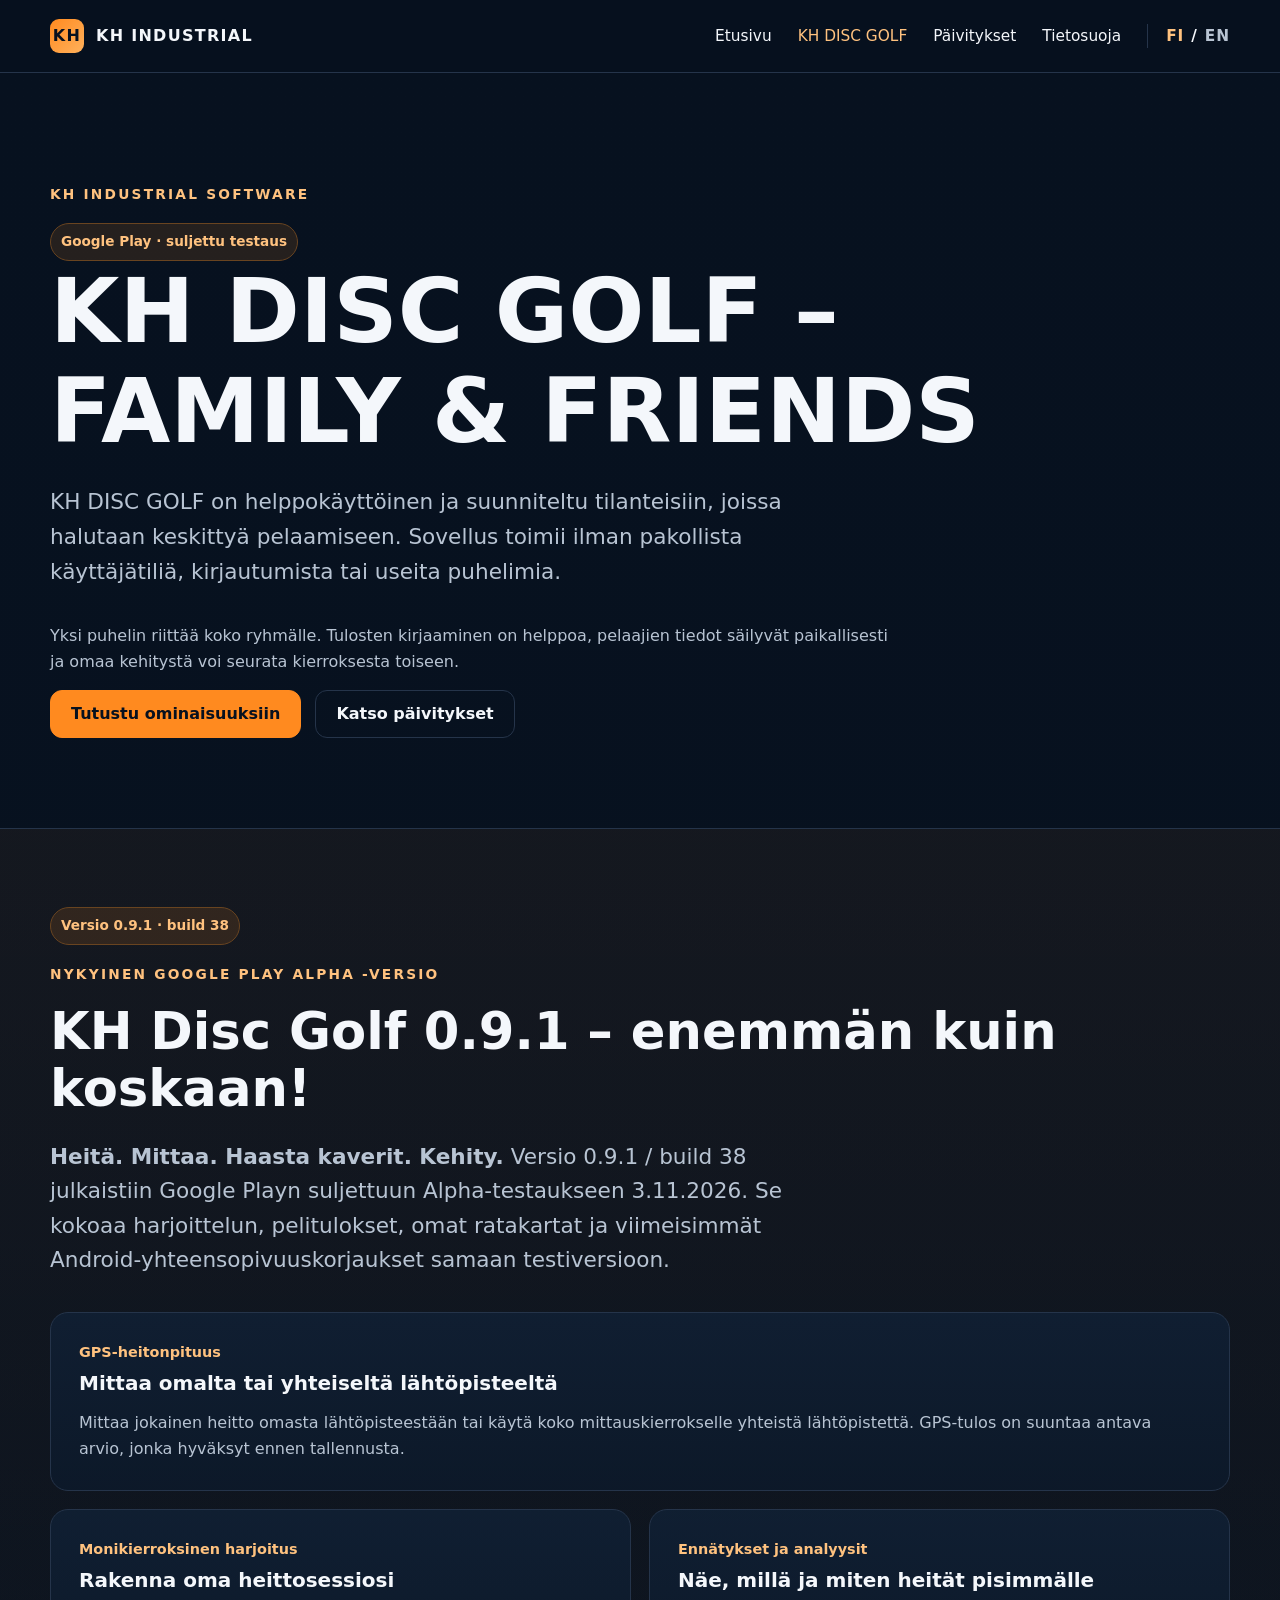
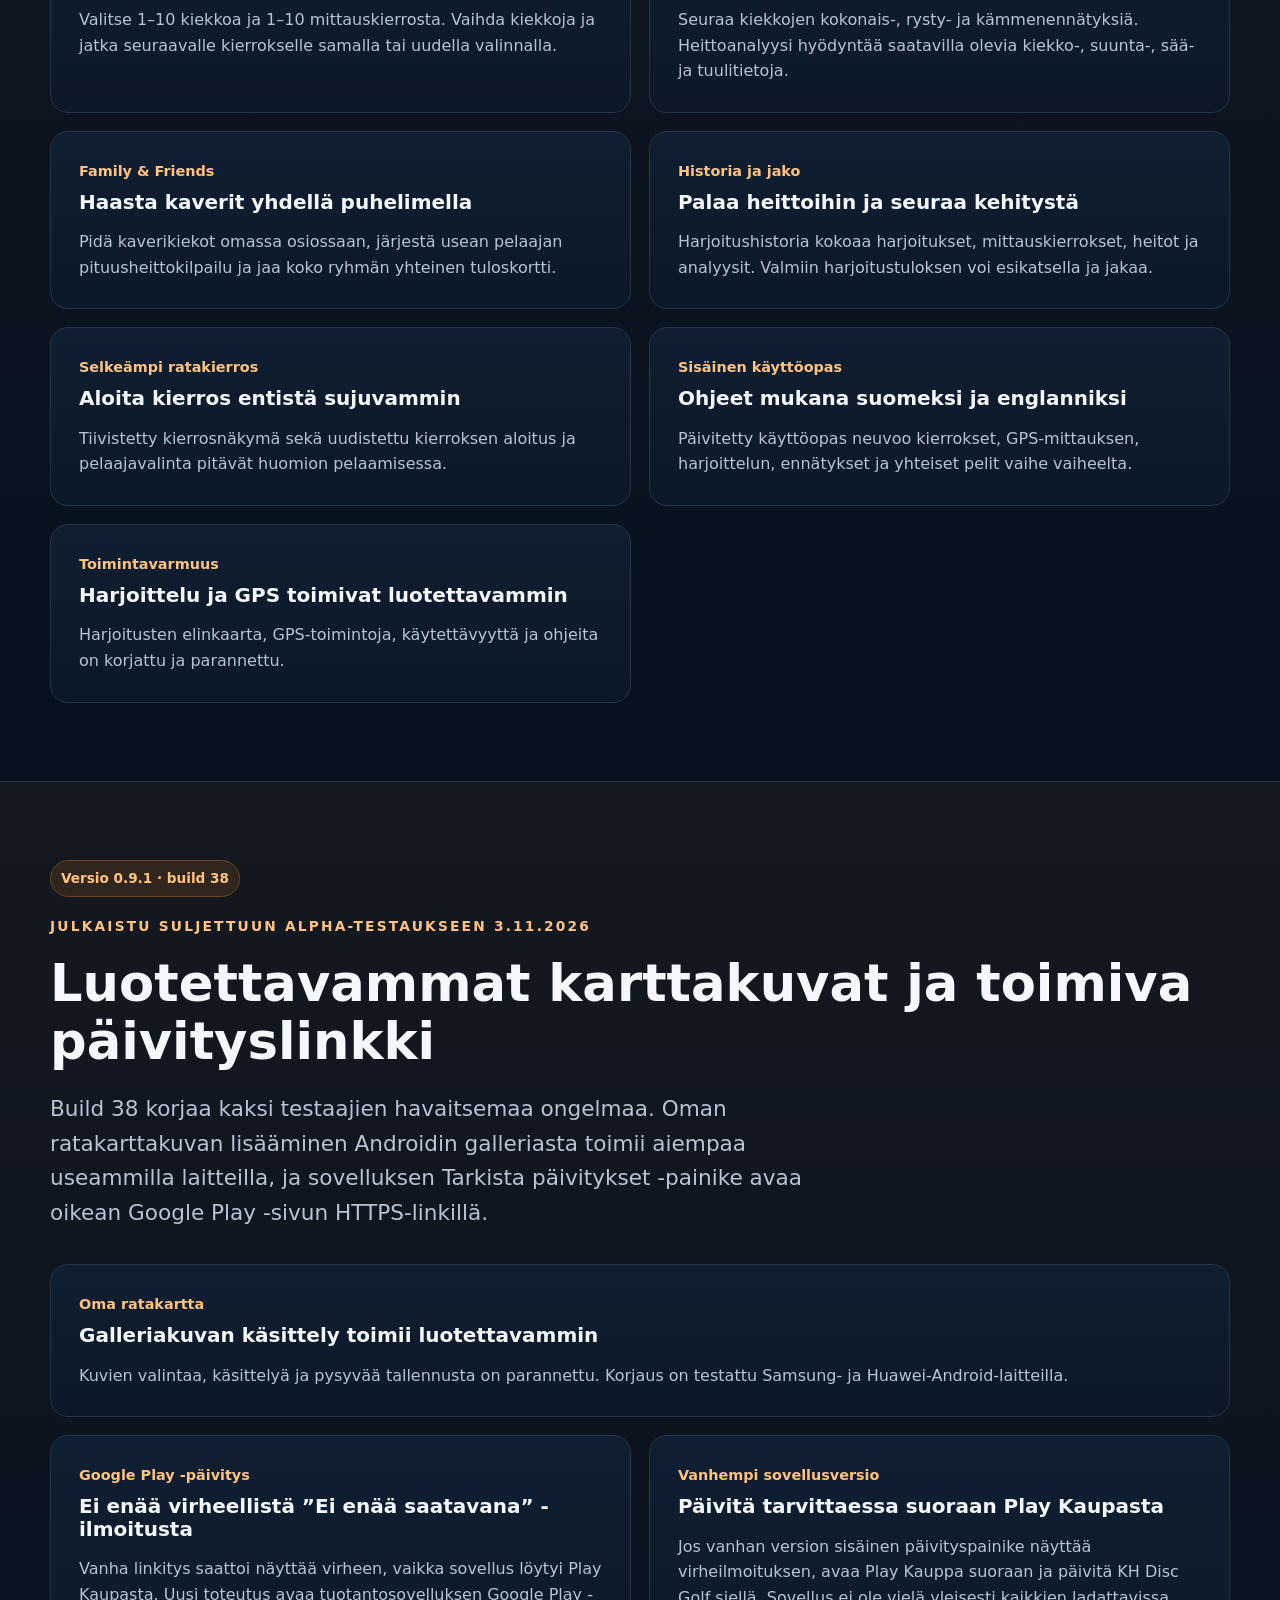
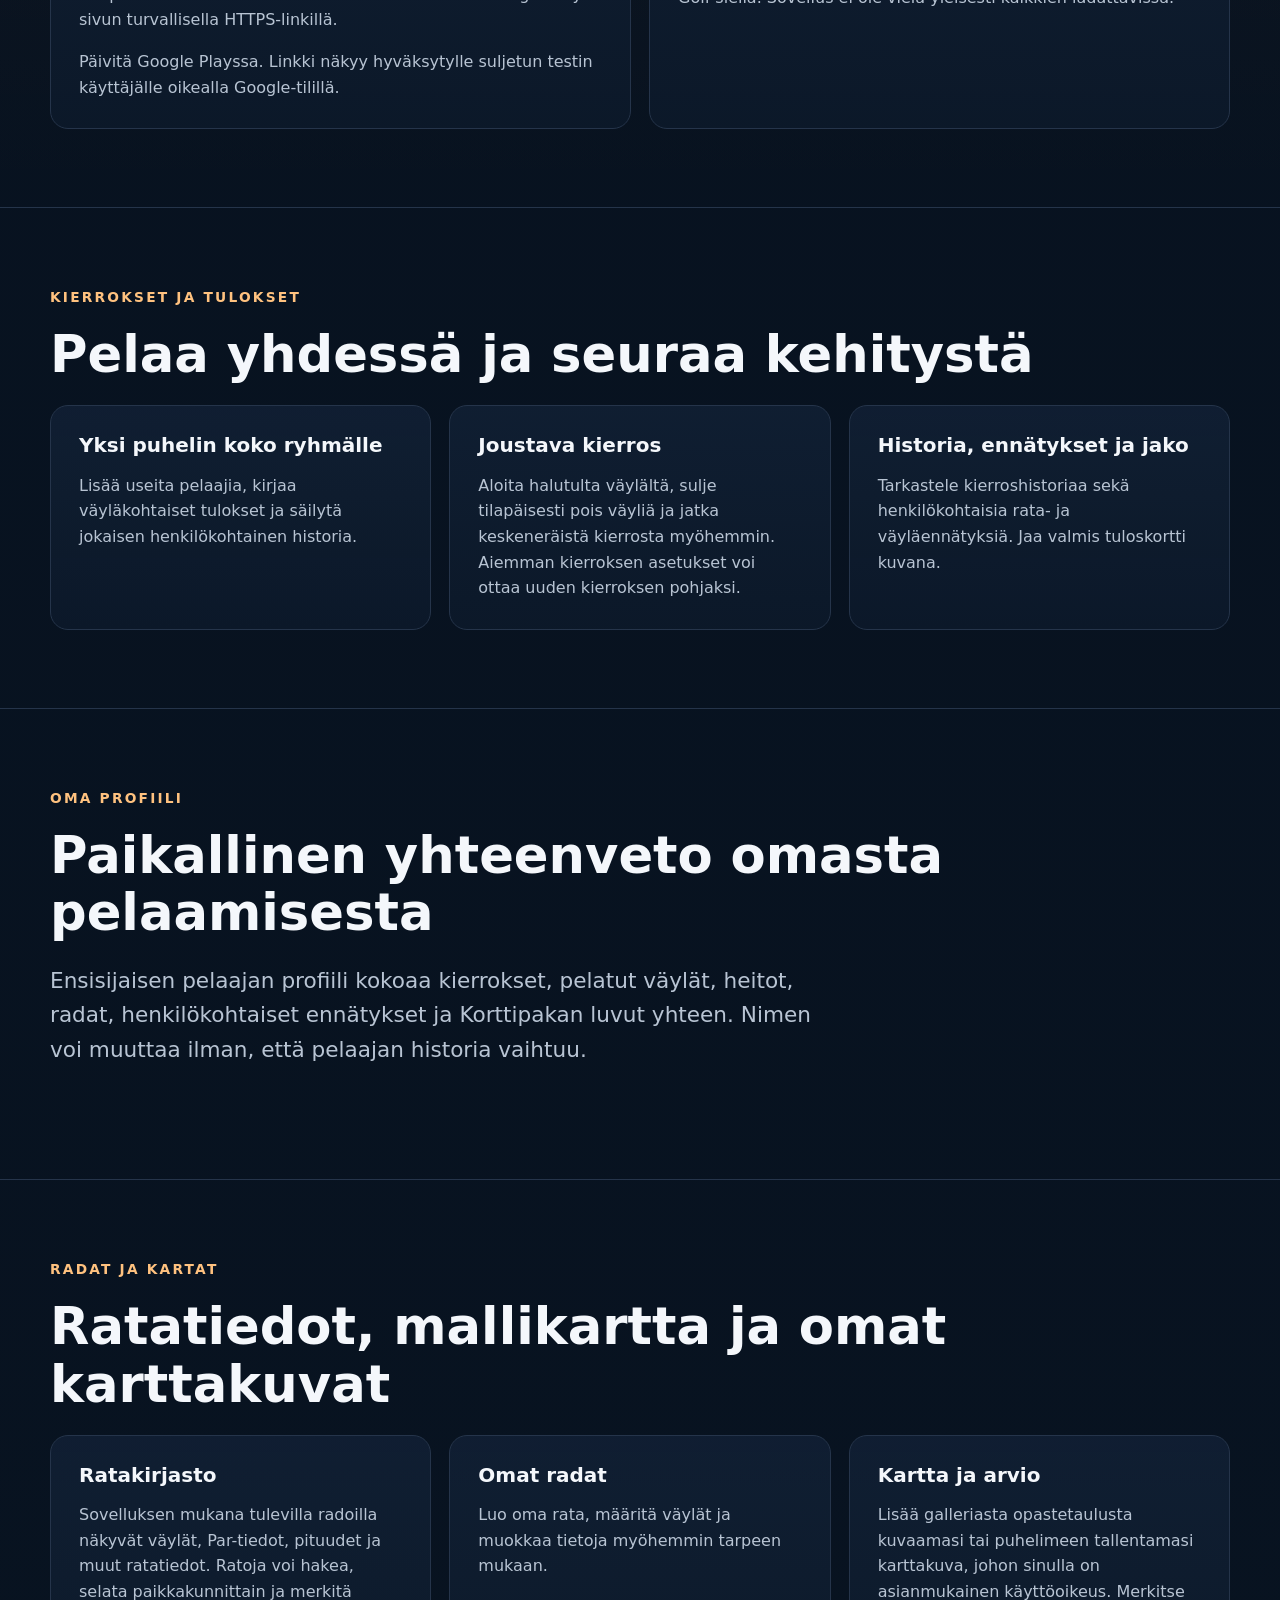
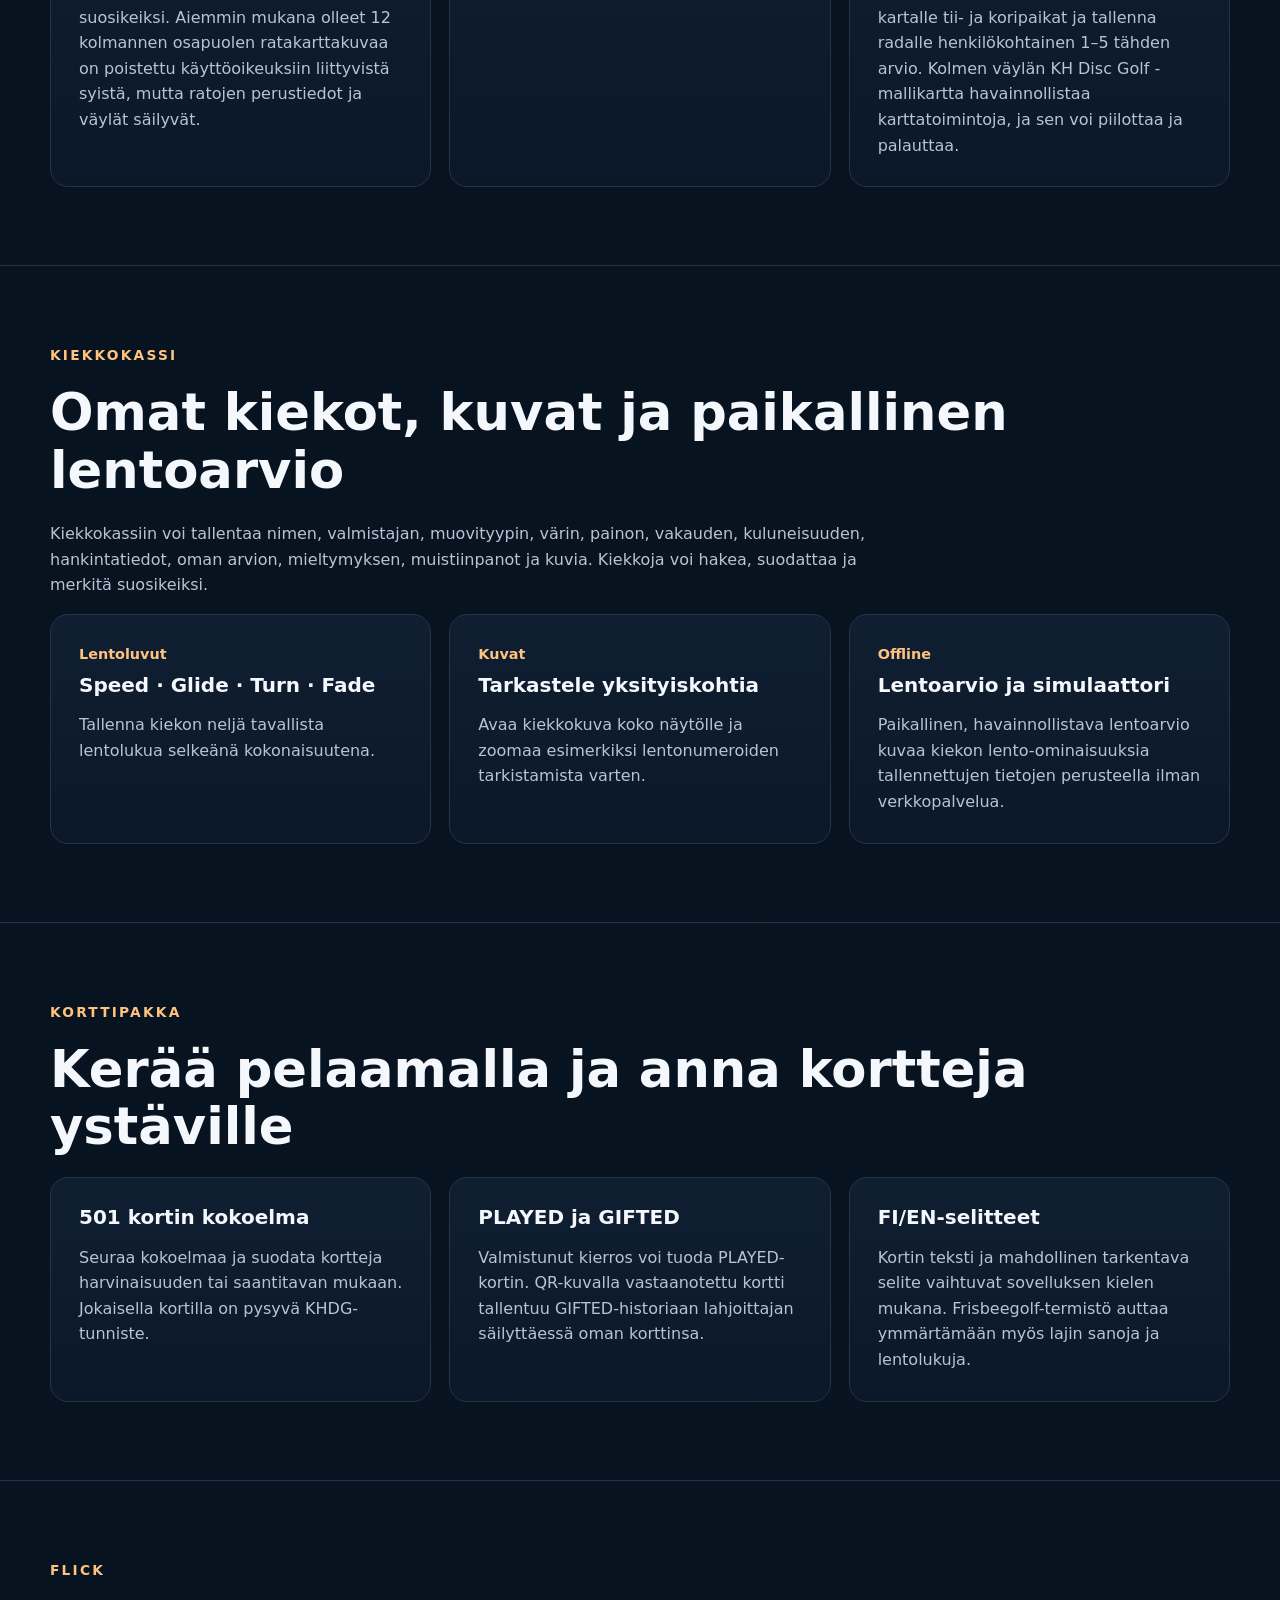
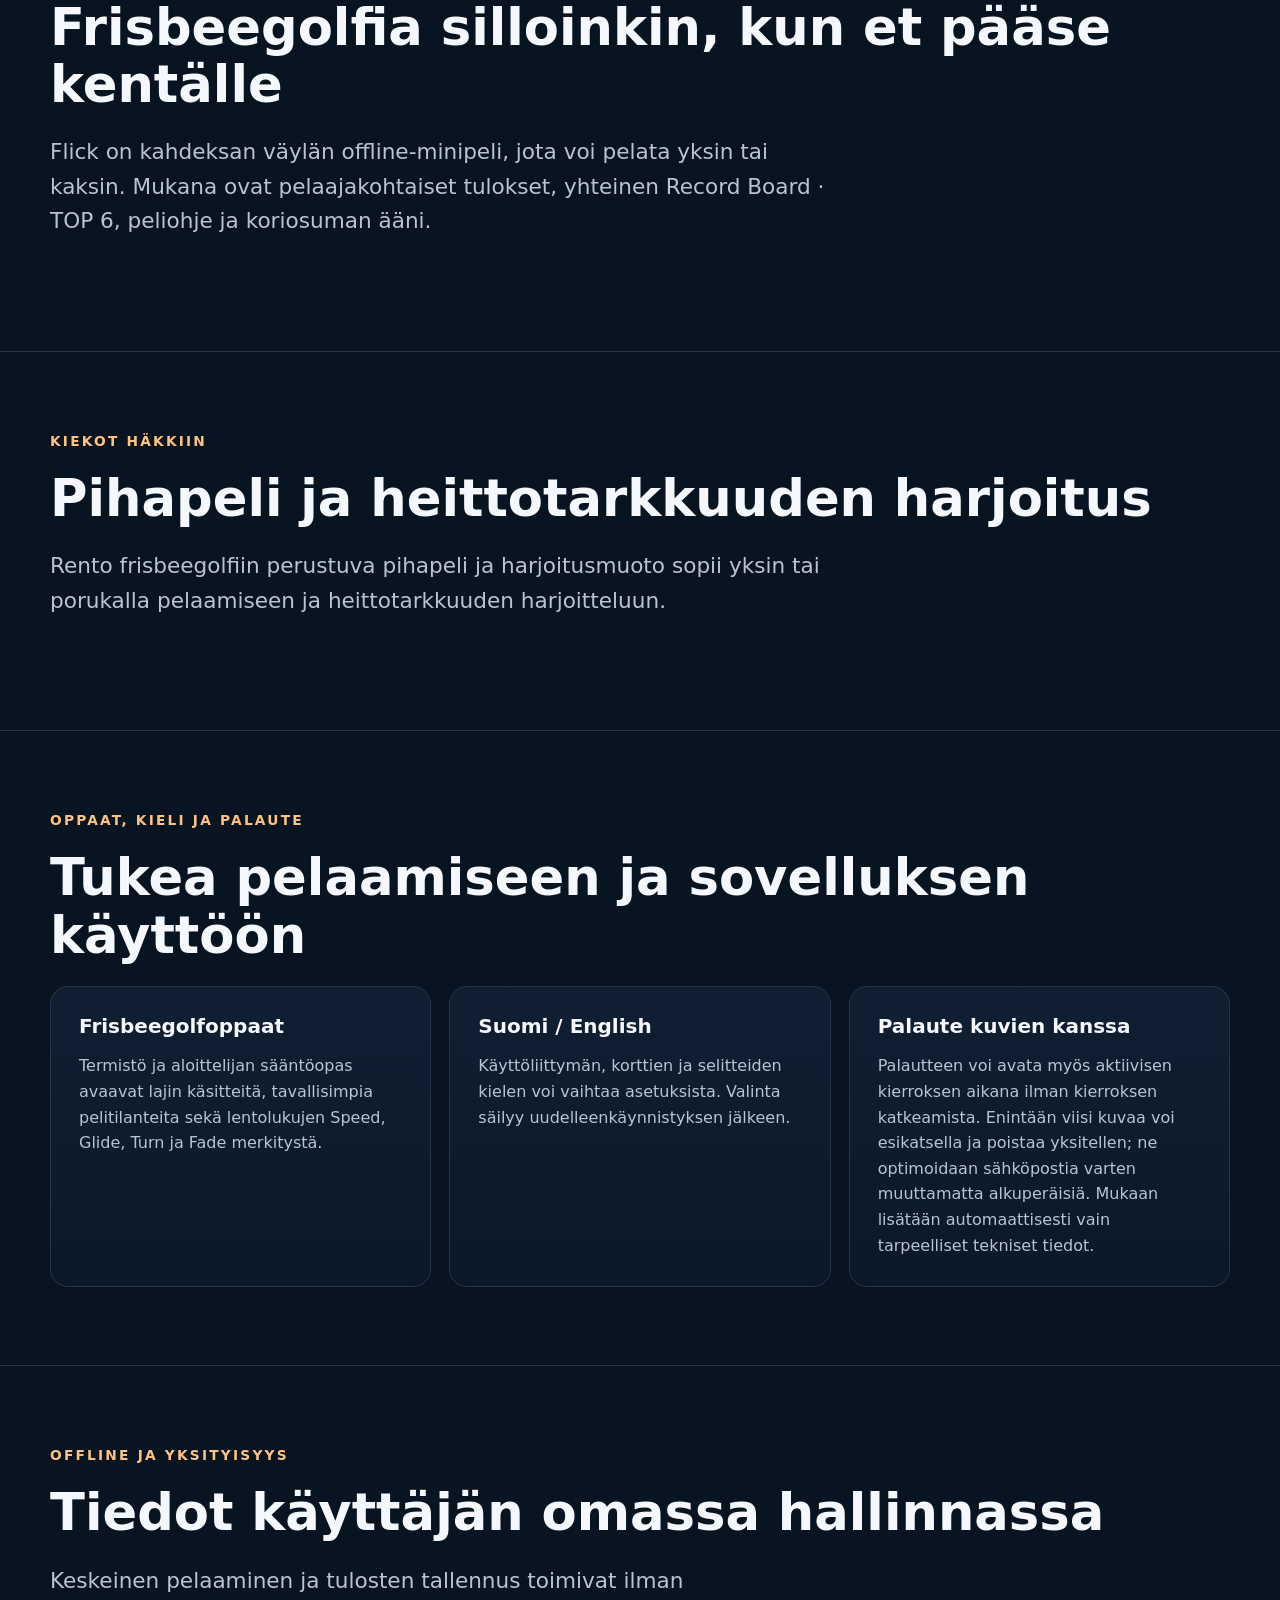
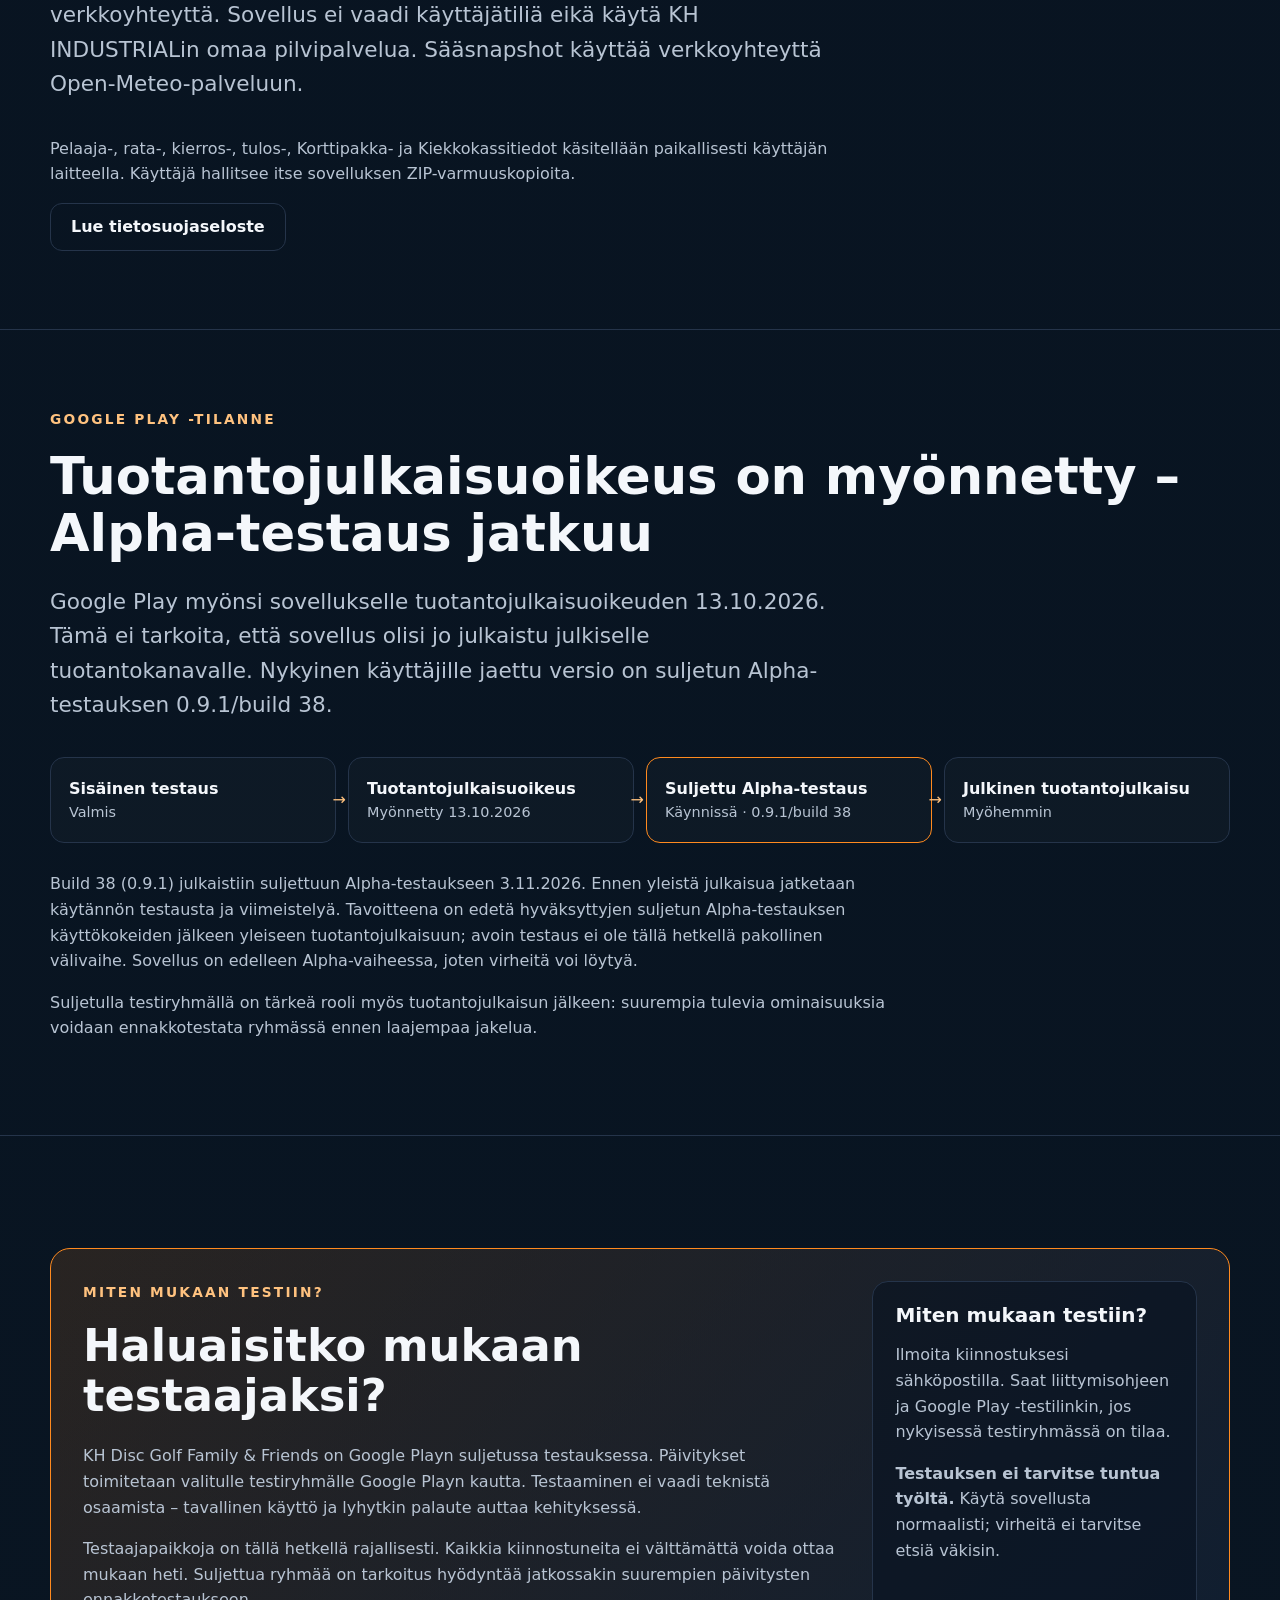
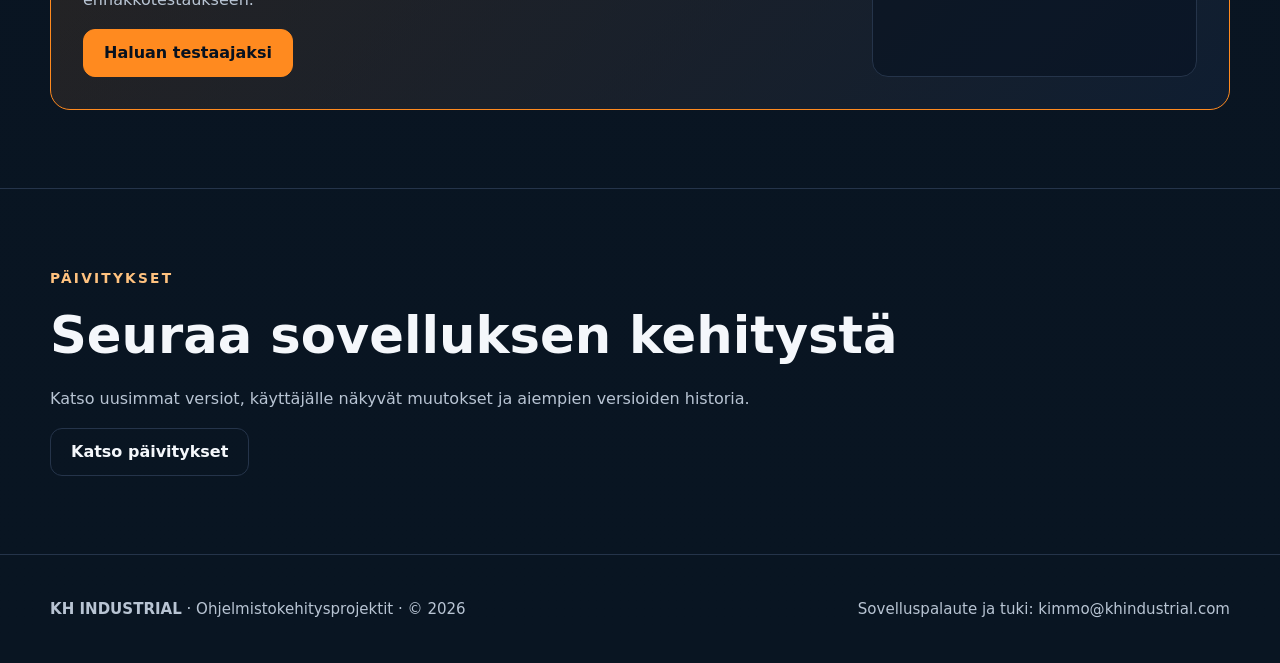
==== commit 42b11e23: "docs: clarify build 38 map data preservation" ====
--- a/kh-disc-golf/index.html
+++ b/kh-disc-golf/index.html
@@ -97,7 +97,7 @@
     <div class="grid">
       <article class="card"><h3>Ratakirjasto</h3><p>Sovelluksen mukana tulevilla radoilla näkyvät väylät, Par-tiedot, pituudet ja muut ratatiedot. Ratoja voi hakea, selata paikkakunnittain ja merkitä suosikeiksi. Aiemmin mukana olleet 12 kolmannen osapuolen ratakarttakuvaa on poistettu käyttöoikeuksiin liittyvistä syistä, mutta ratojen perustiedot ja väylät säilyvät.</p></article>
       <article class="card"><h3>Omat radat</h3><p>Luo oma rata, määritä väylät ja muokkaa tietoja myöhemmin tarpeen mukaan.</p></article>
-      <article class="card"><h3>Kartta ja arvio</h3><p>Lisää galleriasta opastetaulusta kuvaamasi tai puhelimeen tallentamasi karttakuva, johon sinulla on asianmukainen käyttöoikeus, ja tallenna radalle henkilökohtainen 1–5 tähden arvio. Kolmen väylän KH Disc Golf -mallikartta havainnollistaa karttatoimintoja, ja sen voi piilottaa ja palauttaa.</p></article>
+      <article class="card"><h3>Kartta ja arvio</h3><p>Lisää galleriasta opastetaulusta kuvaamasi tai puhelimeen tallentamasi karttakuva, johon sinulla on asianmukainen käyttöoikeus. Merkitse kartalle tii- ja koripaikat ja tallenna radalle henkilökohtainen 1–5 tähden arvio. Kolmen väylän KH Disc Golf -mallikartta havainnollistaa karttatoimintoja, ja sen voi piilottaa ja palauttaa.</p></article>
     </div>
   </div></section>
 
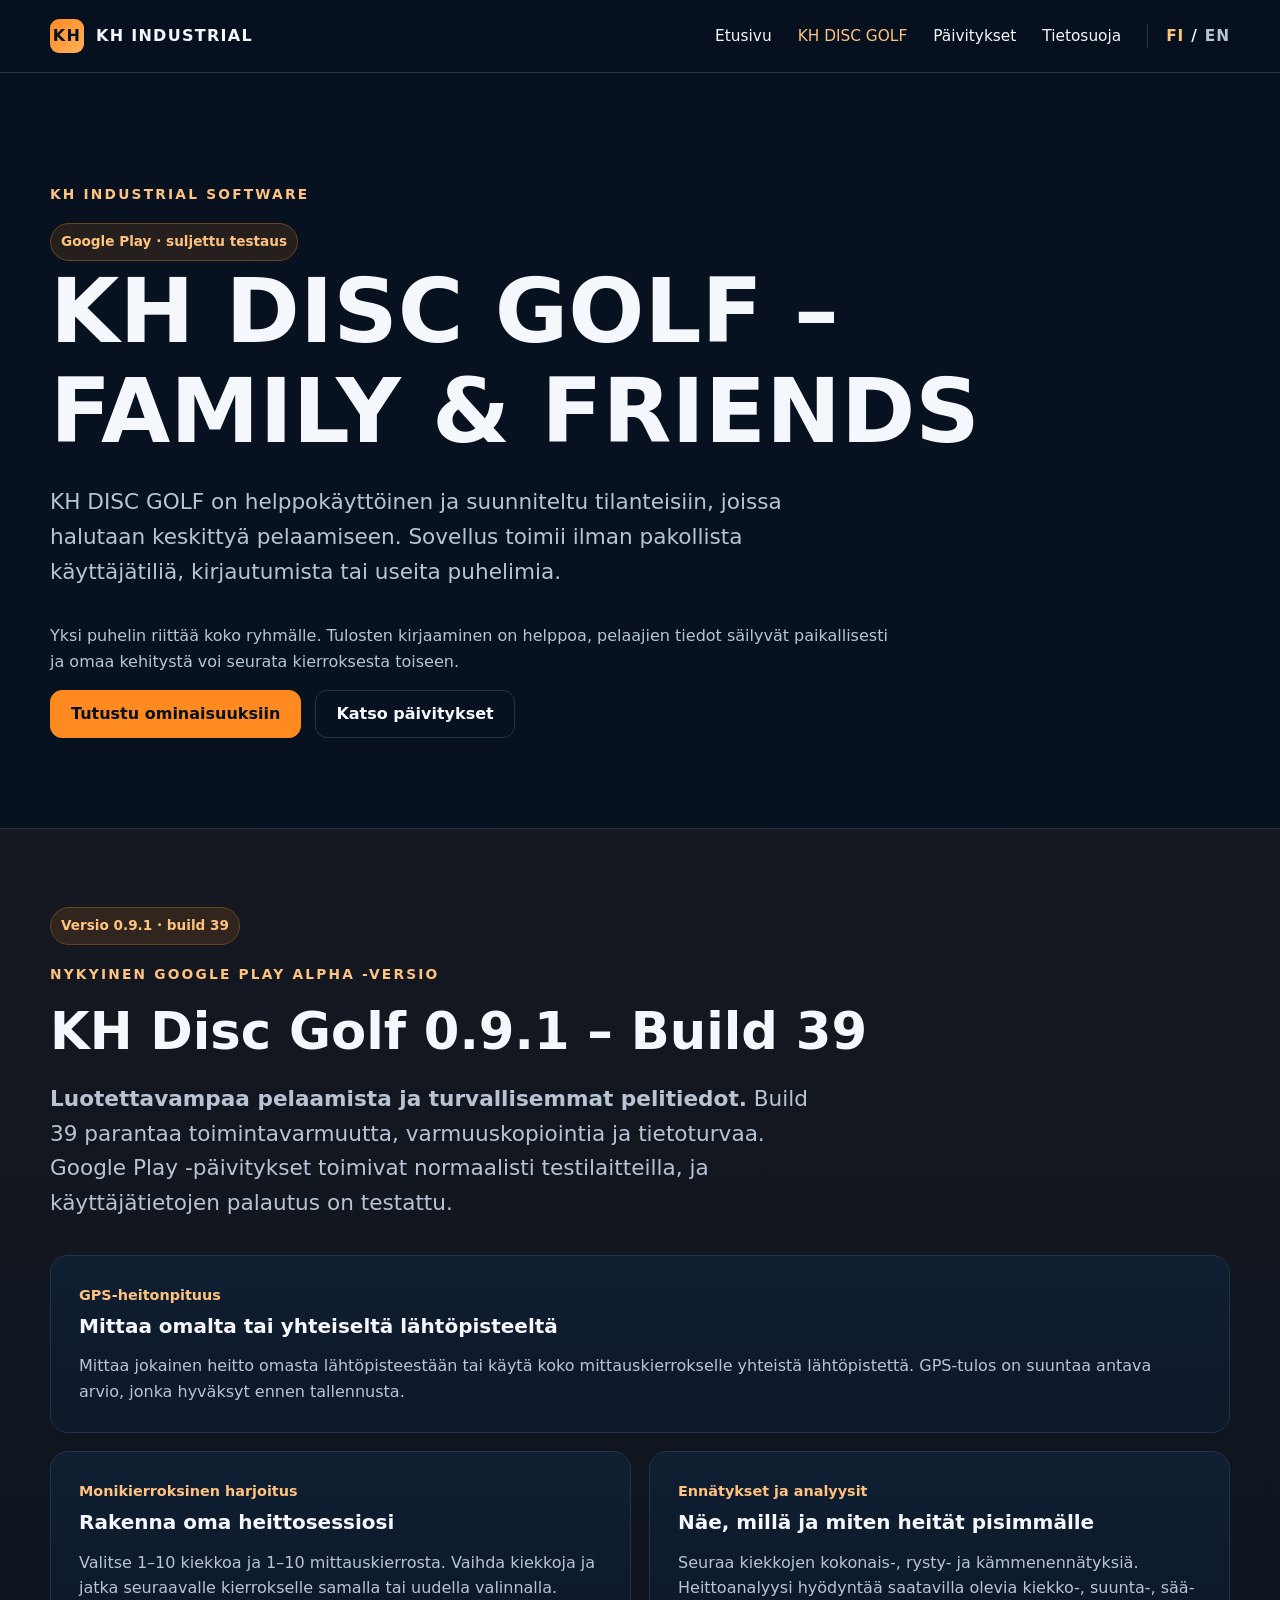
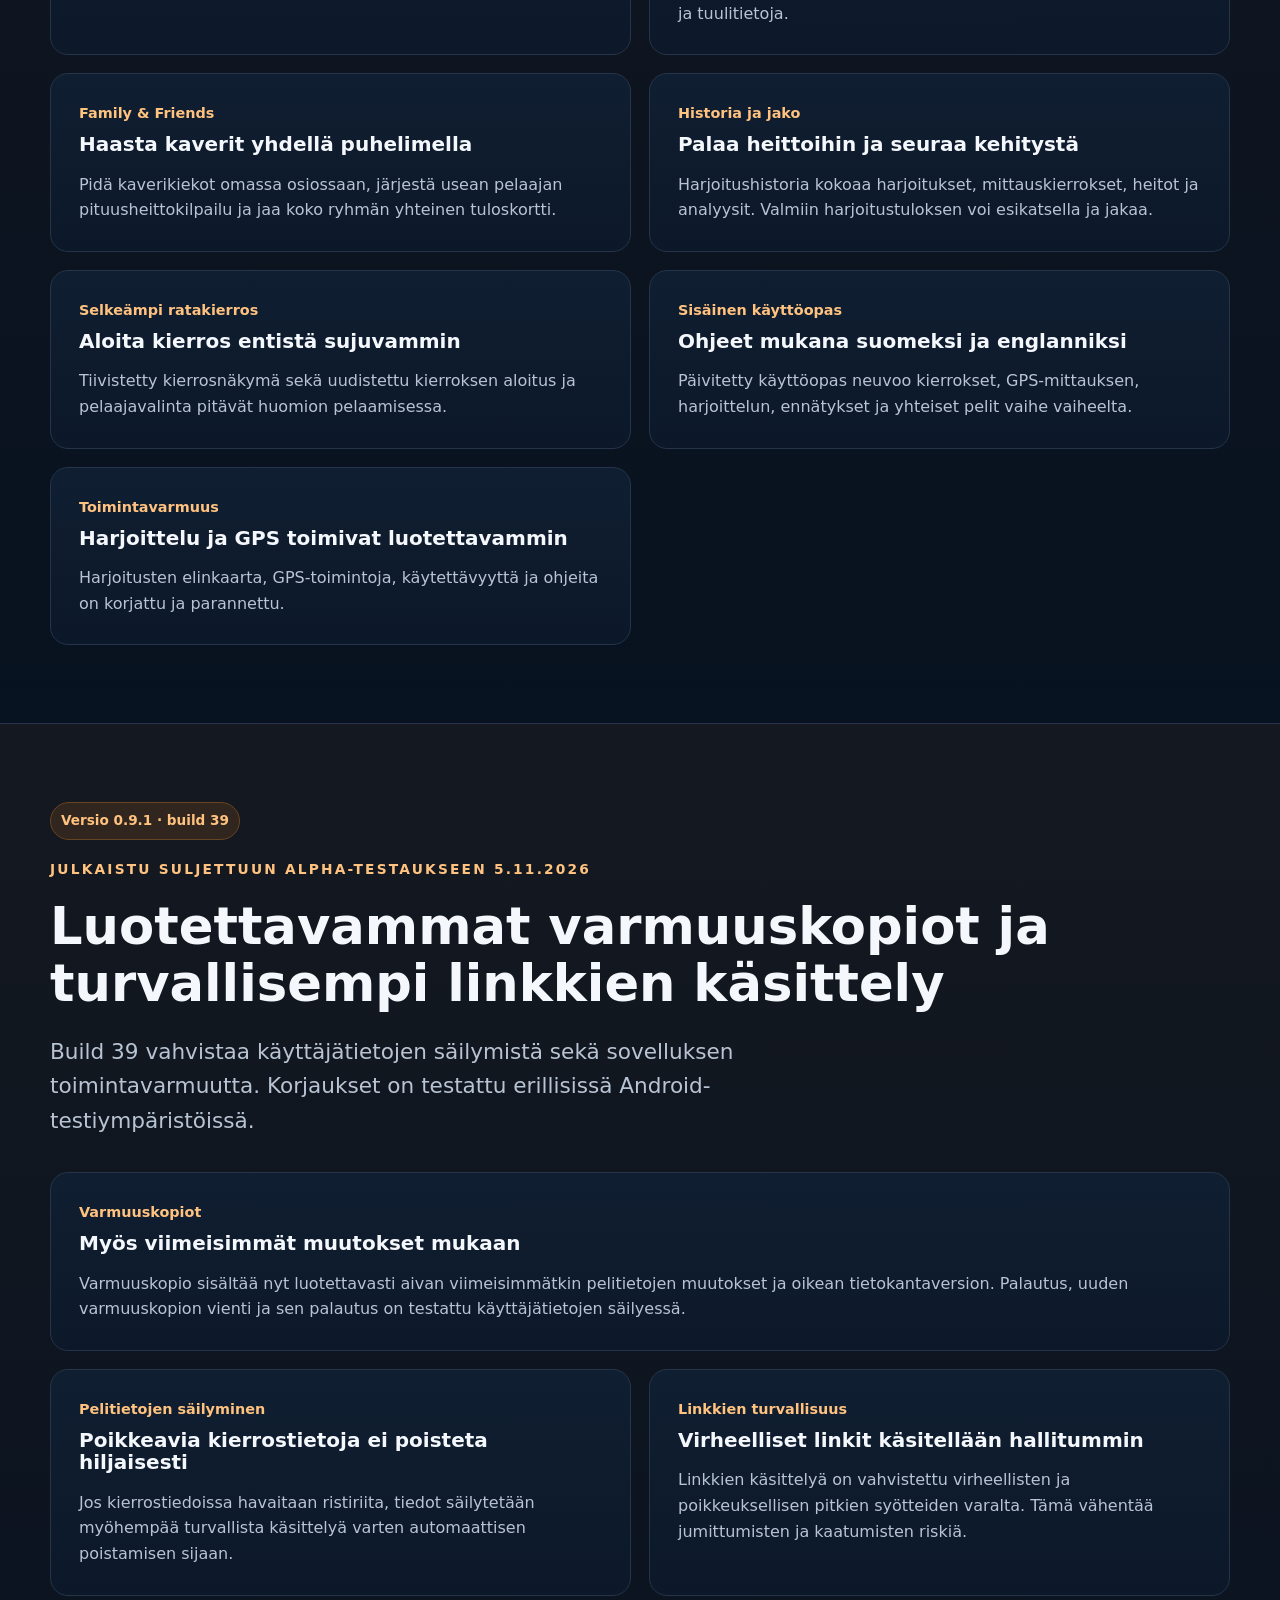
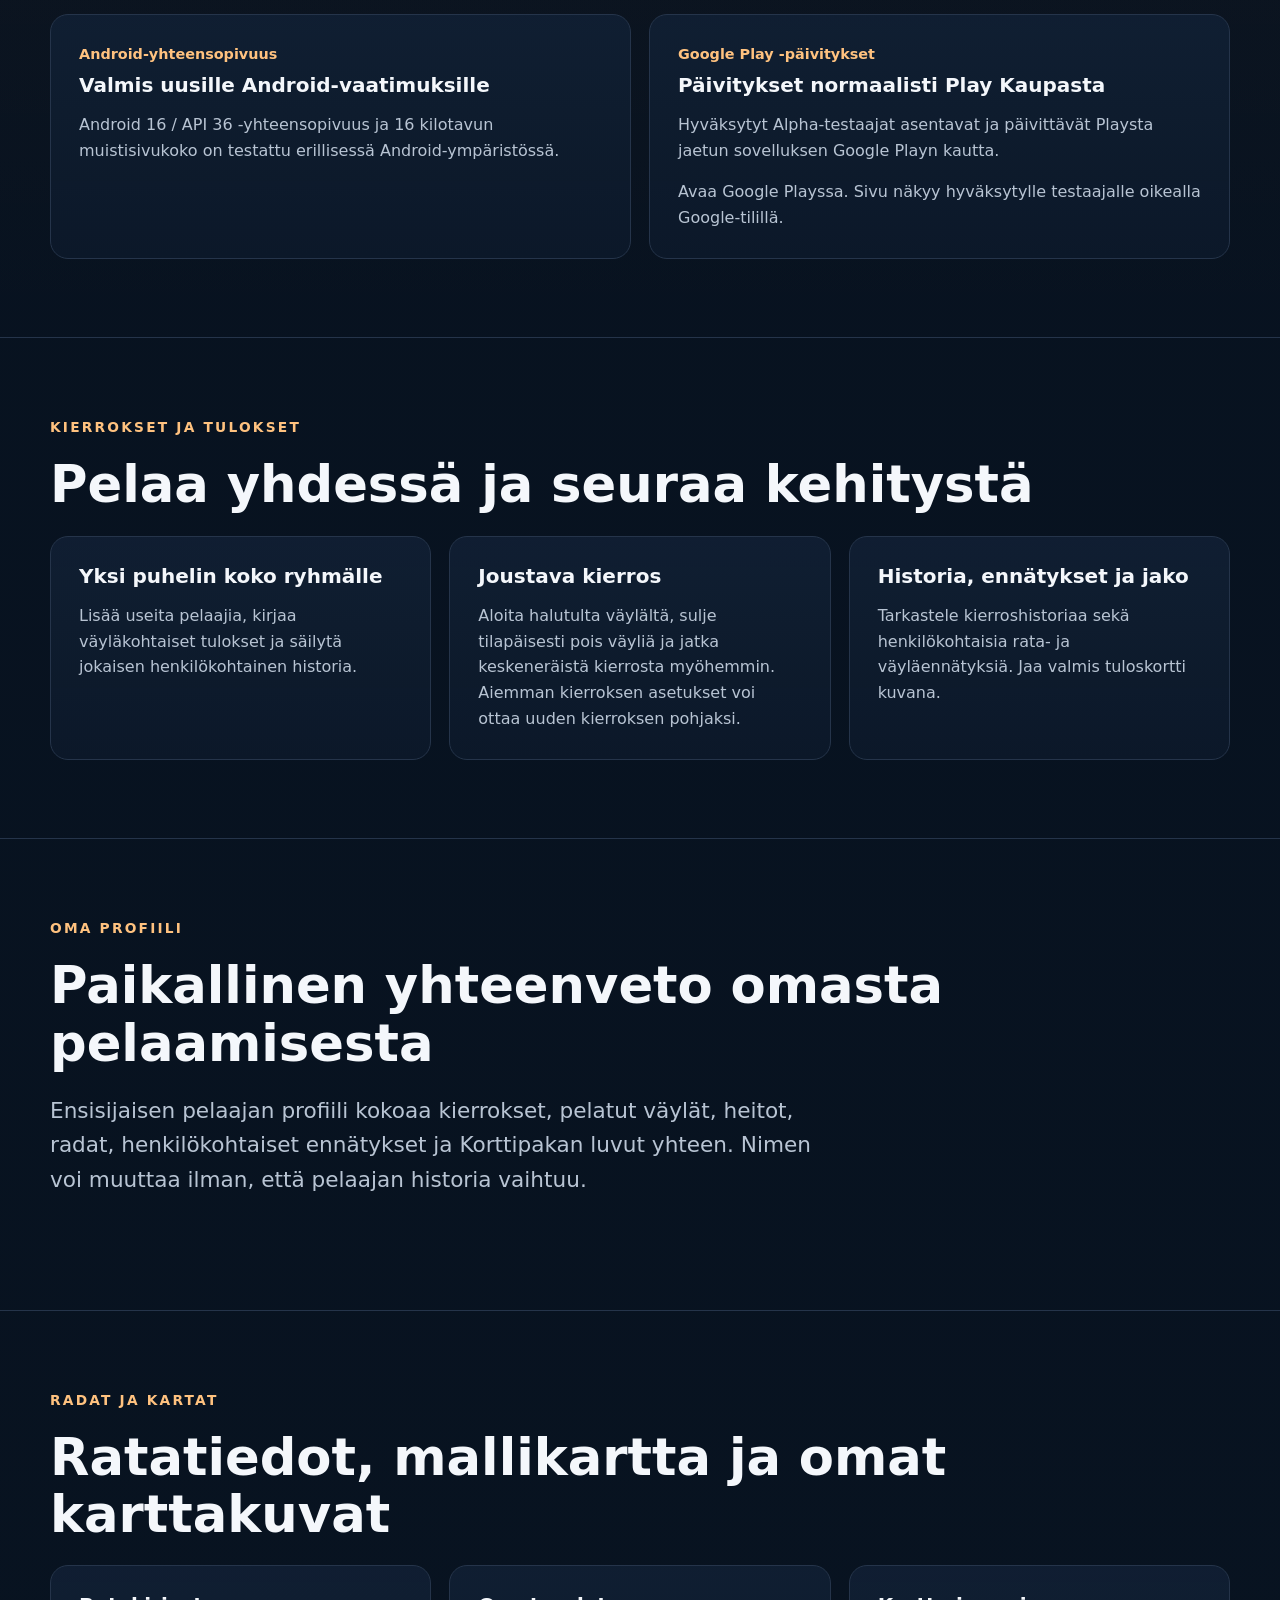
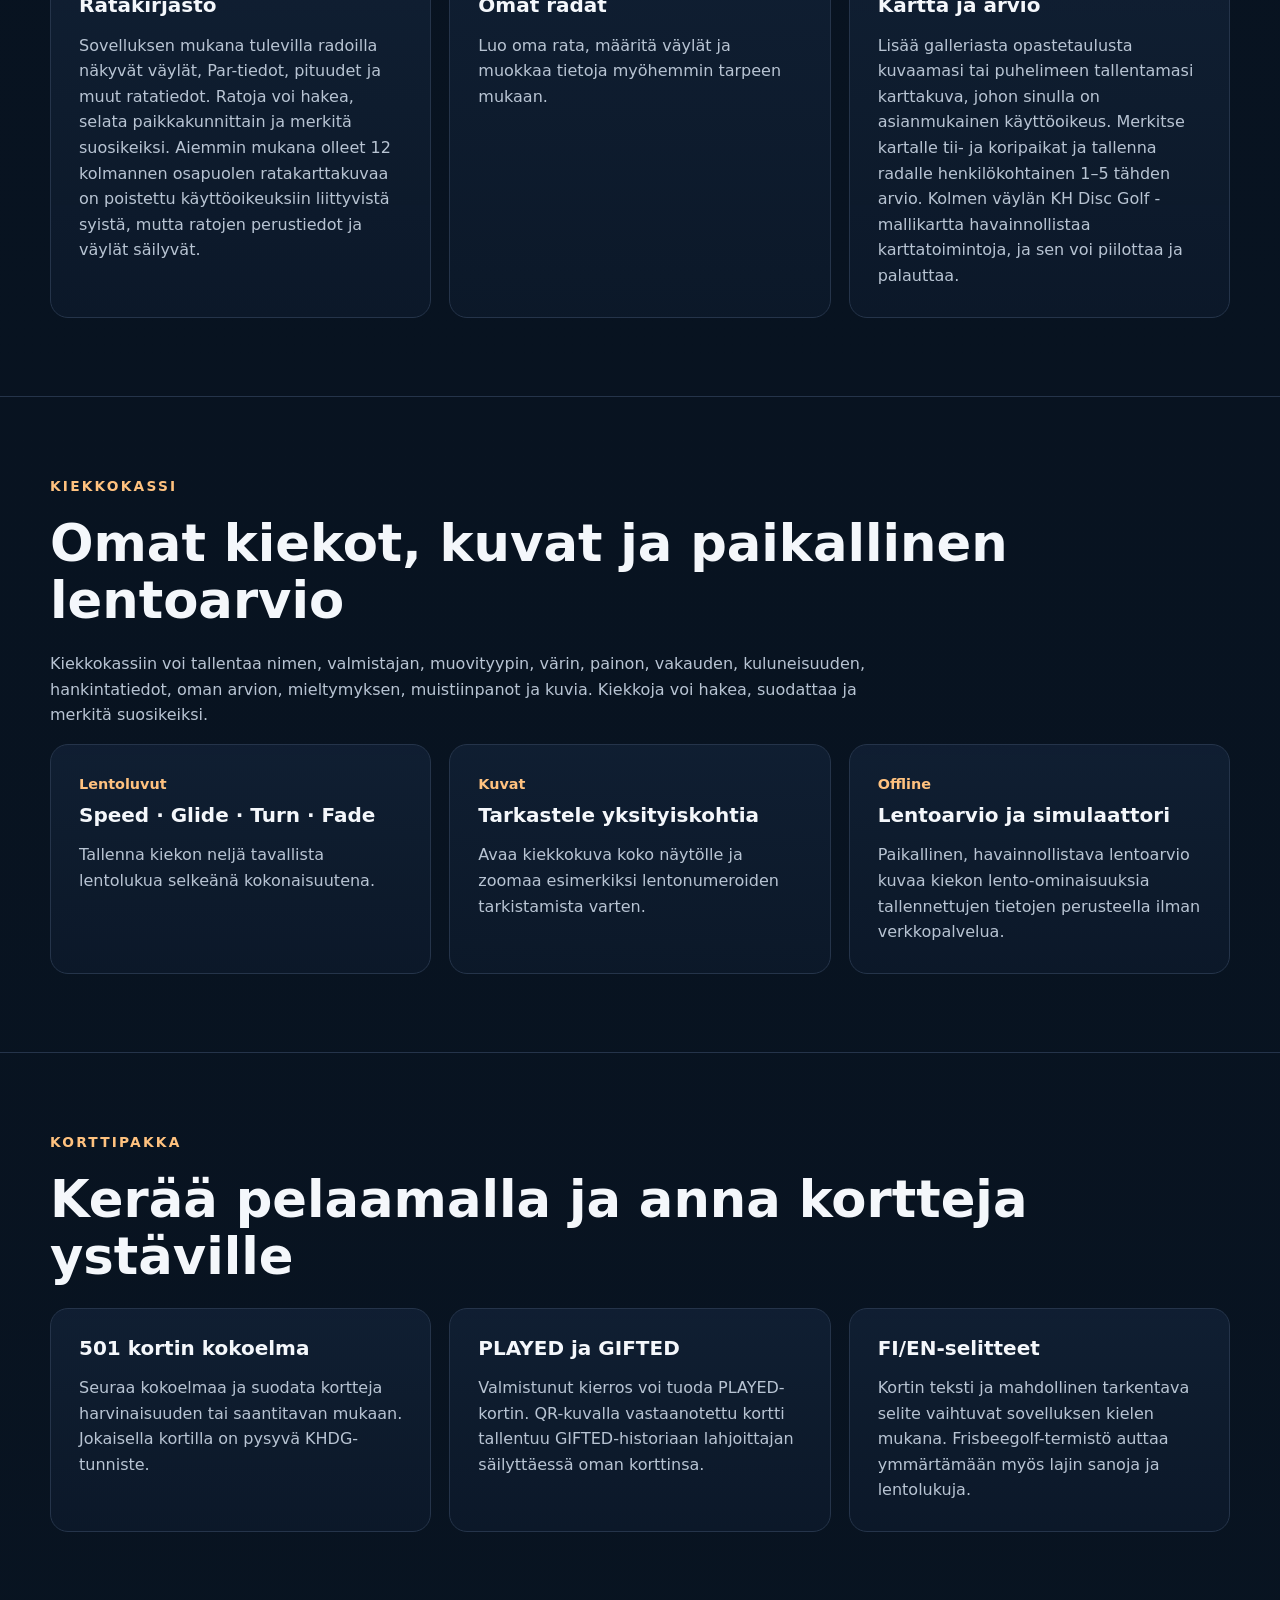
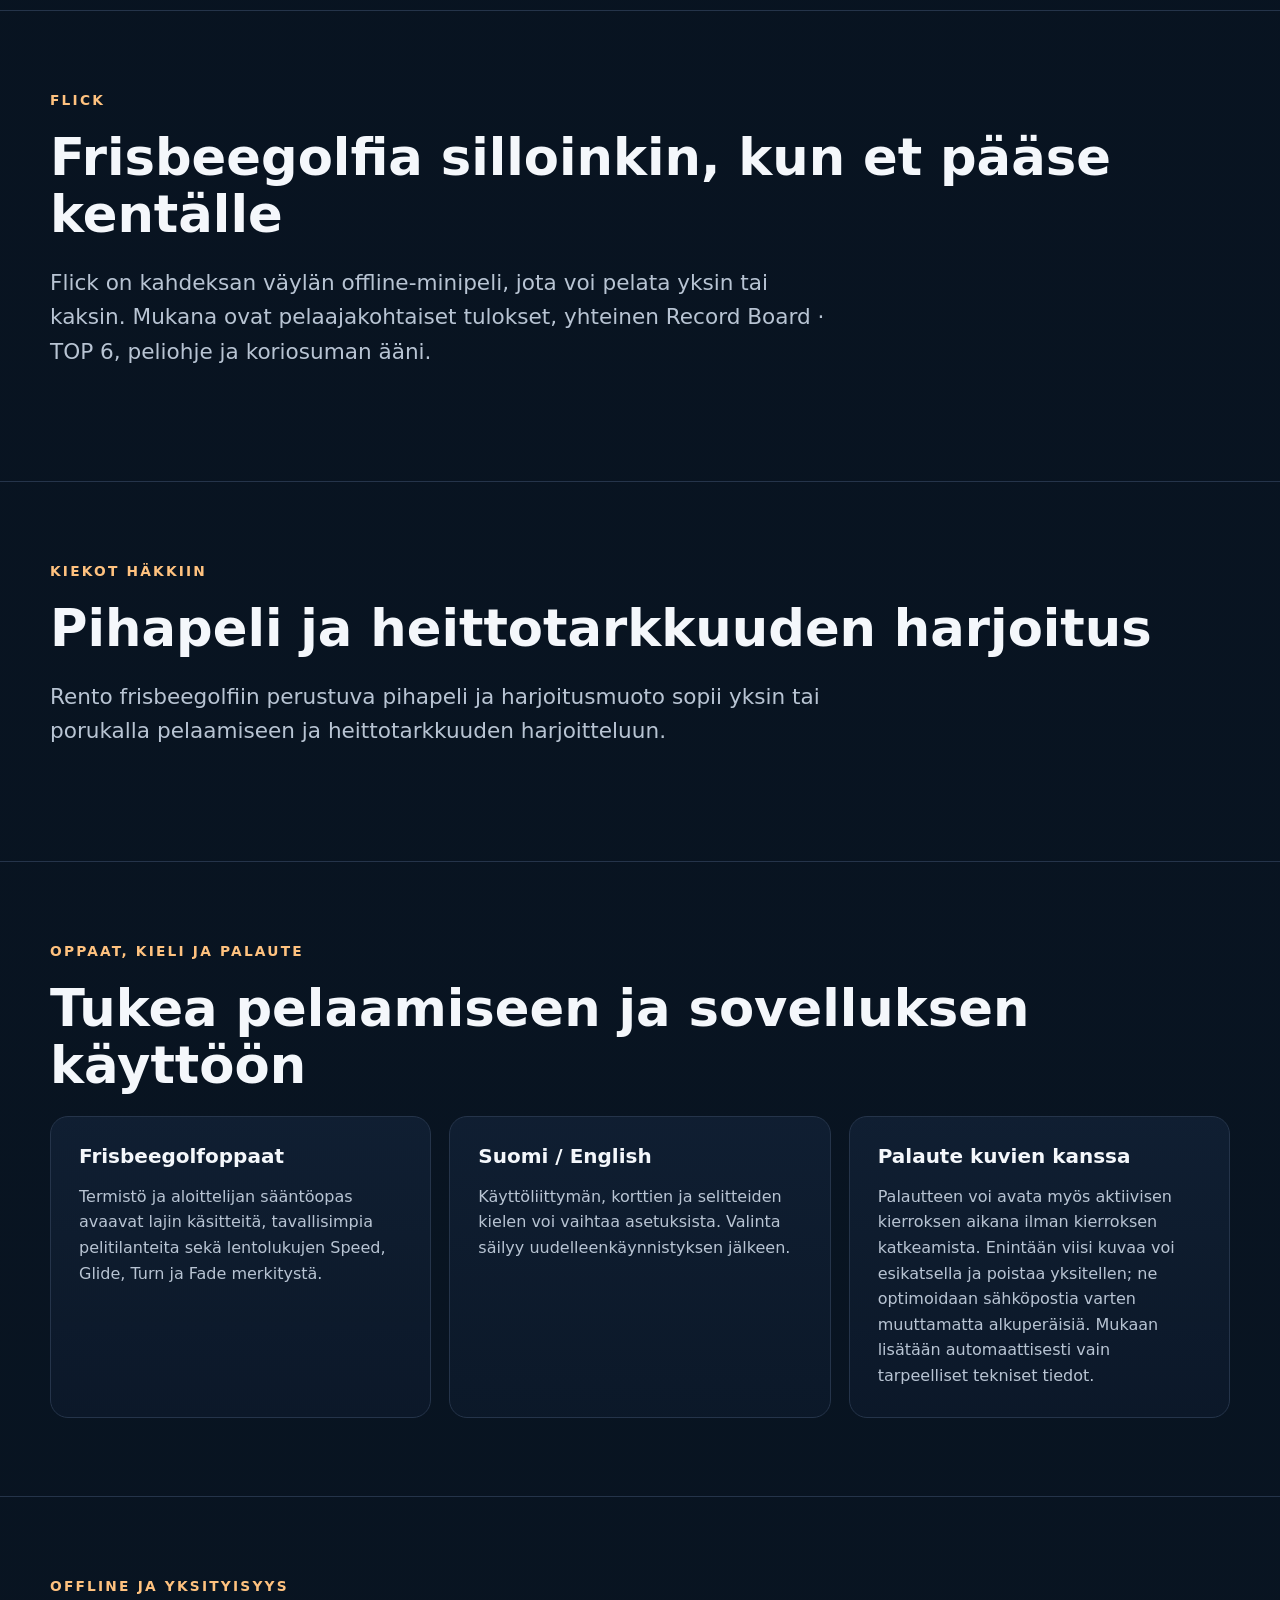
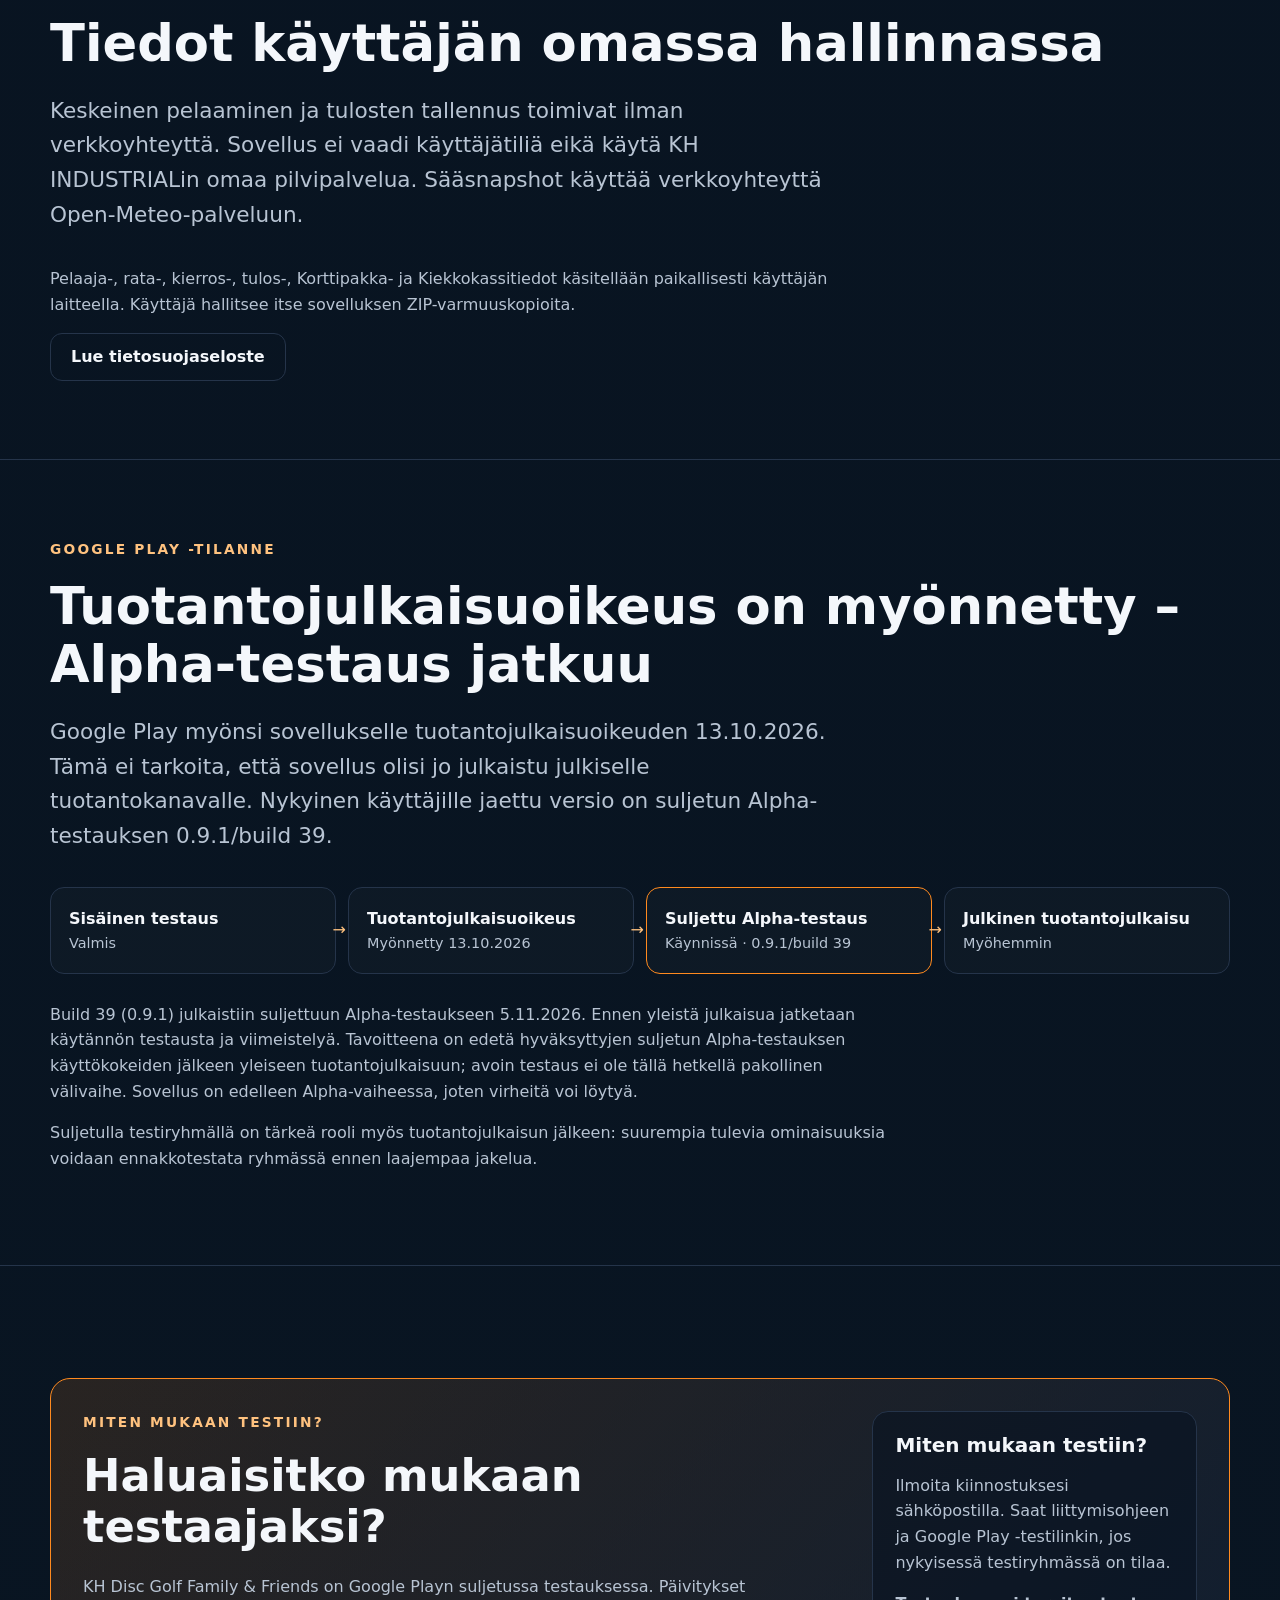
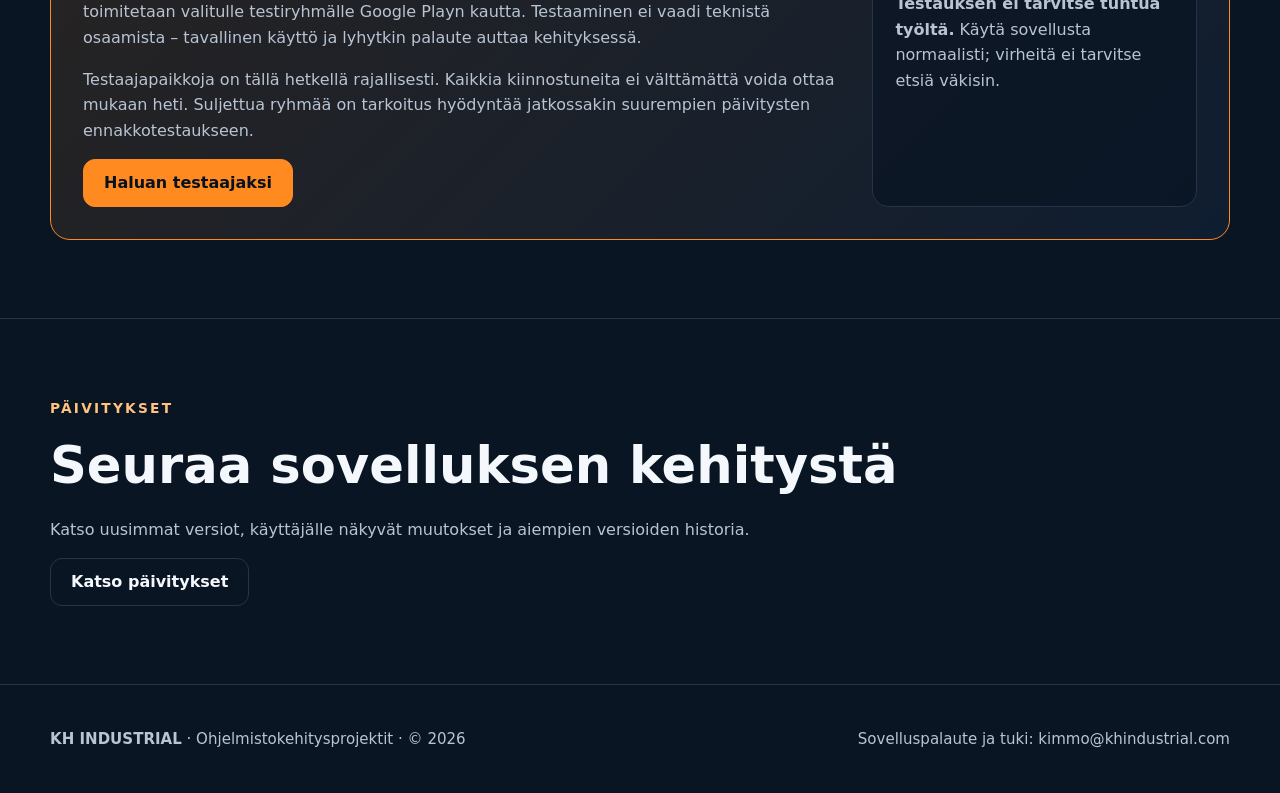
==== commit 68655a14: "docs(web): update KH Disc Golf Alpha release to build 39" ====
--- a/kh-disc-golf/index.html
+++ b/kh-disc-golf/index.html
@@ -44,10 +44,10 @@
 
   <section class="section upcoming-release" id="latest-version">
     <div class="wrap">
-      <span class="status">Versio 0.9.1 · build 38</span>
+      <span class="status">Versio 0.9.1 · build 39</span>
       <div class="eyebrow">Nykyinen Google Play Alpha -versio</div>
-      <h2>KH Disc Golf 0.9.1 – enemmän kuin koskaan!</h2>
-      <p class="lead"><strong>Heitä. Mittaa. Haasta kaverit. Kehity.</strong> Versio 0.9.1 / build 38 julkaistiin Google Playn suljettuun Alpha-testaukseen 3.11.2026. Se kokoaa harjoittelun, pelitulokset, omat ratakartat ja viimeisimmät Android-yhteensopivuuskorjaukset samaan testiversioon.</p>
+      <h2>KH Disc Golf 0.9.1 – Build 39</h2>
+      <p class="lead"><strong>Luotettavampaa pelaamista ja turvallisemmat pelitiedot.</strong> Build 39 parantaa toimintavarmuutta, varmuuskopiointia ja tietoturvaa. Google Play -päivitykset toimivat normaalisti testilaitteilla, ja käyttäjätietojen palautus on testattu.</p>
       <div class="upcoming-grid">
         <article class="card upcoming-card featured"><div class="kicker">GPS-heitonpituus</div><h3>Mittaa omalta tai yhteiseltä lähtöpisteeltä</h3><p>Mittaa jokainen heitto omasta lähtöpisteestään tai käytä koko mittauskierrokselle yhteistä lähtöpistettä. GPS-tulos on suuntaa antava arvio, jonka hyväksyt ennen tallennusta.</p></article>
         <article class="card upcoming-card"><div class="kicker">Monikierroksinen harjoitus</div><h3>Rakenna oma heittosessiosi</h3><p>Valitse 1–10 kiekkoa ja 1–10 mittauskierrosta. Vaihda kiekkoja ja jatka seuraavalle kierrokselle samalla tai uudella valinnalla.</p></article>
@@ -63,14 +63,16 @@
 
   <section class="section upcoming-release" id="in-testing">
     <div class="wrap">
-      <span class="status">Versio 0.9.1 · build 38</span>
-      <div class="eyebrow">Julkaistu suljettuun Alpha-testaukseen 3.11.2026</div>
-      <h2>Luotettavammat karttakuvat ja toimiva päivityslinkki</h2>
-      <p class="lead">Build 38 korjaa kaksi testaajien havaitsemaa ongelmaa. Oman ratakarttakuvan lisääminen Androidin galleriasta toimii aiempaa useammilla laitteilla, ja sovelluksen Tarkista päivitykset -painike avaa oikean Google Play -sivun HTTPS-linkillä.</p>
+      <span class="status">Versio 0.9.1 · build 39</span>
+      <div class="eyebrow">Julkaistu suljettuun Alpha-testaukseen 5.11.2026</div>
+      <h2>Luotettavammat varmuuskopiot ja turvallisempi linkkien käsittely</h2>
+      <p class="lead">Build 39 vahvistaa käyttäjätietojen säilymistä sekä sovelluksen toimintavarmuutta. Korjaukset on testattu erillisissä Android-testiympäristöissä.</p>
       <div class="upcoming-grid">
-        <article class="card upcoming-card featured"><div class="kicker">Oma ratakartta</div><h3>Galleriakuvan käsittely toimii luotettavammin</h3><p>Kuvien valintaa, käsittelyä ja pysyvää tallennusta on parannettu. Korjaus on testattu Samsung- ja Huawei-Android-laitteilla.</p></article>
-        <article class="card upcoming-card"><div class="kicker">Google Play -päivitys</div><h3>Ei enää virheellistä ”Ei enää saatavana” -ilmoitusta</h3><p>Vanha linkitys saattoi näyttää virheen, vaikka sovellus löytyi Play Kaupasta. Uusi toteutus avaa tuotantosovelluksen Google Play -sivun turvallisella HTTPS-linkillä.</p><p><a href="https://play.google.com/store/apps/details?id=com.khindustrial.discgolf.familyfriends">Päivitä Google Playssa</a>. Linkki näkyy hyväksytylle suljetun testin käyttäjälle oikealla Google-tilillä.</p></article>
-        <article class="card upcoming-card"><div class="kicker">Vanhempi sovellusversio</div><h3>Päivitä tarvittaessa suoraan Play Kaupasta</h3><p>Jos vanhan version sisäinen päivityspainike näyttää virheilmoituksen, avaa Play Kauppa suoraan ja päivitä KH Disc Golf siellä. Sovellus ei ole vielä yleisesti kaikkien ladattavissa.</p></article>
+        <article class="card upcoming-card featured"><div class="kicker">Varmuuskopiot</div><h3>Myös viimeisimmät muutokset mukaan</h3><p>Varmuuskopio sisältää nyt luotettavasti aivan viimeisimmätkin pelitietojen muutokset ja oikean tietokantaversion. Palautus, uuden varmuuskopion vienti ja sen palautus on testattu käyttäjätietojen säilyessä.</p></article>
+        <article class="card upcoming-card"><div class="kicker">Pelitietojen säilyminen</div><h3>Poikkeavia kierrostietoja ei poisteta hiljaisesti</h3><p>Jos kierrostiedoissa havaitaan ristiriita, tiedot säilytetään myöhempää turvallista käsittelyä varten automaattisen poistamisen sijaan.</p></article>
+        <article class="card upcoming-card"><div class="kicker">Linkkien turvallisuus</div><h3>Virheelliset linkit käsitellään hallitummin</h3><p>Linkkien käsittelyä on vahvistettu virheellisten ja poikkeuksellisen pitkien syötteiden varalta. Tämä vähentää jumittumisten ja kaatumisten riskiä.</p></article>
+        <article class="card upcoming-card"><div class="kicker">Android-yhteensopivuus</div><h3>Valmis uusille Android-vaatimuksille</h3><p>Android 16 / API 36 -yhteensopivuus ja 16 kilotavun muistisivukoko on testattu erillisessä Android-ympäristössä.</p></article>
+        <article class="card upcoming-card"><div class="kicker">Google Play -päivitykset</div><h3>Päivitykset normaalisti Play Kaupasta</h3><p>Hyväksytyt Alpha-testaajat asentavat ja päivittävät Playsta jaetun sovelluksen Google Playn kautta.</p><p><a href="https://play.google.com/store/apps/details?id=com.khindustrial.discgolf.familyfriends">Avaa Google Playssa</a>. Sivu näkyy hyväksytylle testaajalle oikealla Google-tilillä.</p></article>
       </div>
     </div>
   </section>
@@ -148,14 +150,14 @@
 
   <section class="section" id="testing"><div class="wrap">
     <div class="eyebrow">Google Play -tilanne</div><h2>Tuotantojulkaisuoikeus on myönnetty – Alpha-testaus jatkuu</h2>
-    <p class="lead">Google Play myönsi sovellukselle tuotantojulkaisuoikeuden 13.10.2026. Tämä ei tarkoita, että sovellus olisi jo julkaistu julkiselle tuotantokanavalle. Nykyinen käyttäjille jaettu versio on suljetun Alpha-testauksen 0.9.1/build 38.</p>
+    <p class="lead">Google Play myönsi sovellukselle tuotantojulkaisuoikeuden 13.10.2026. Tämä ei tarkoita, että sovellus olisi jo julkaistu julkiselle tuotantokanavalle. Nykyinen käyttäjille jaettu versio on suljetun Alpha-testauksen 0.9.1/build 39.</p>
     <ol class="progress-list" aria-label="Julkaisun eteneminen">
       <li><strong>Sisäinen testaus</strong><span>Valmis</span></li>
       <li><strong>Tuotantojulkaisuoikeus</strong><span>Myönnetty 13.10.2026</span></li>
-      <li class="active"><strong>Suljettu Alpha-testaus</strong><span>Käynnissä · 0.9.1/build 38</span></li>
+      <li class="active"><strong>Suljettu Alpha-testaus</strong><span>Käynnissä · 0.9.1/build 39</span></li>
       <li><strong>Julkinen tuotantojulkaisu</strong><span>Myöhemmin</span></li>
     </ol>
-    <p class="section-copy">Build 38 (0.9.1) julkaistiin suljettuun Alpha-testaukseen 3.11.2026. Ennen yleistä julkaisua jatketaan käytännön testausta ja viimeistelyä. Tavoitteena on edetä hyväksyttyjen suljetun Alpha-testauksen käyttökokeiden jälkeen yleiseen tuotantojulkaisuun; avoin testaus ei ole tällä hetkellä pakollinen välivaihe. Sovellus on edelleen Alpha-vaiheessa, joten virheitä voi löytyä.</p>
+    <p class="section-copy">Build 39 (0.9.1) julkaistiin suljettuun Alpha-testaukseen 5.11.2026. Ennen yleistä julkaisua jatketaan käytännön testausta ja viimeistelyä. Tavoitteena on edetä hyväksyttyjen suljetun Alpha-testauksen käyttökokeiden jälkeen yleiseen tuotantojulkaisuun; avoin testaus ei ole tällä hetkellä pakollinen välivaihe. Sovellus on edelleen Alpha-vaiheessa, joten virheitä voi löytyä.</p>
     <p class="section-copy">Suljetulla testiryhmällä on tärkeä rooli myös tuotantojulkaisun jälkeen: suurempia tulevia ominaisuuksia voidaan ennakkotestata ryhmässä ennen laajempaa jakelua.</p>
   </div></section>
 
